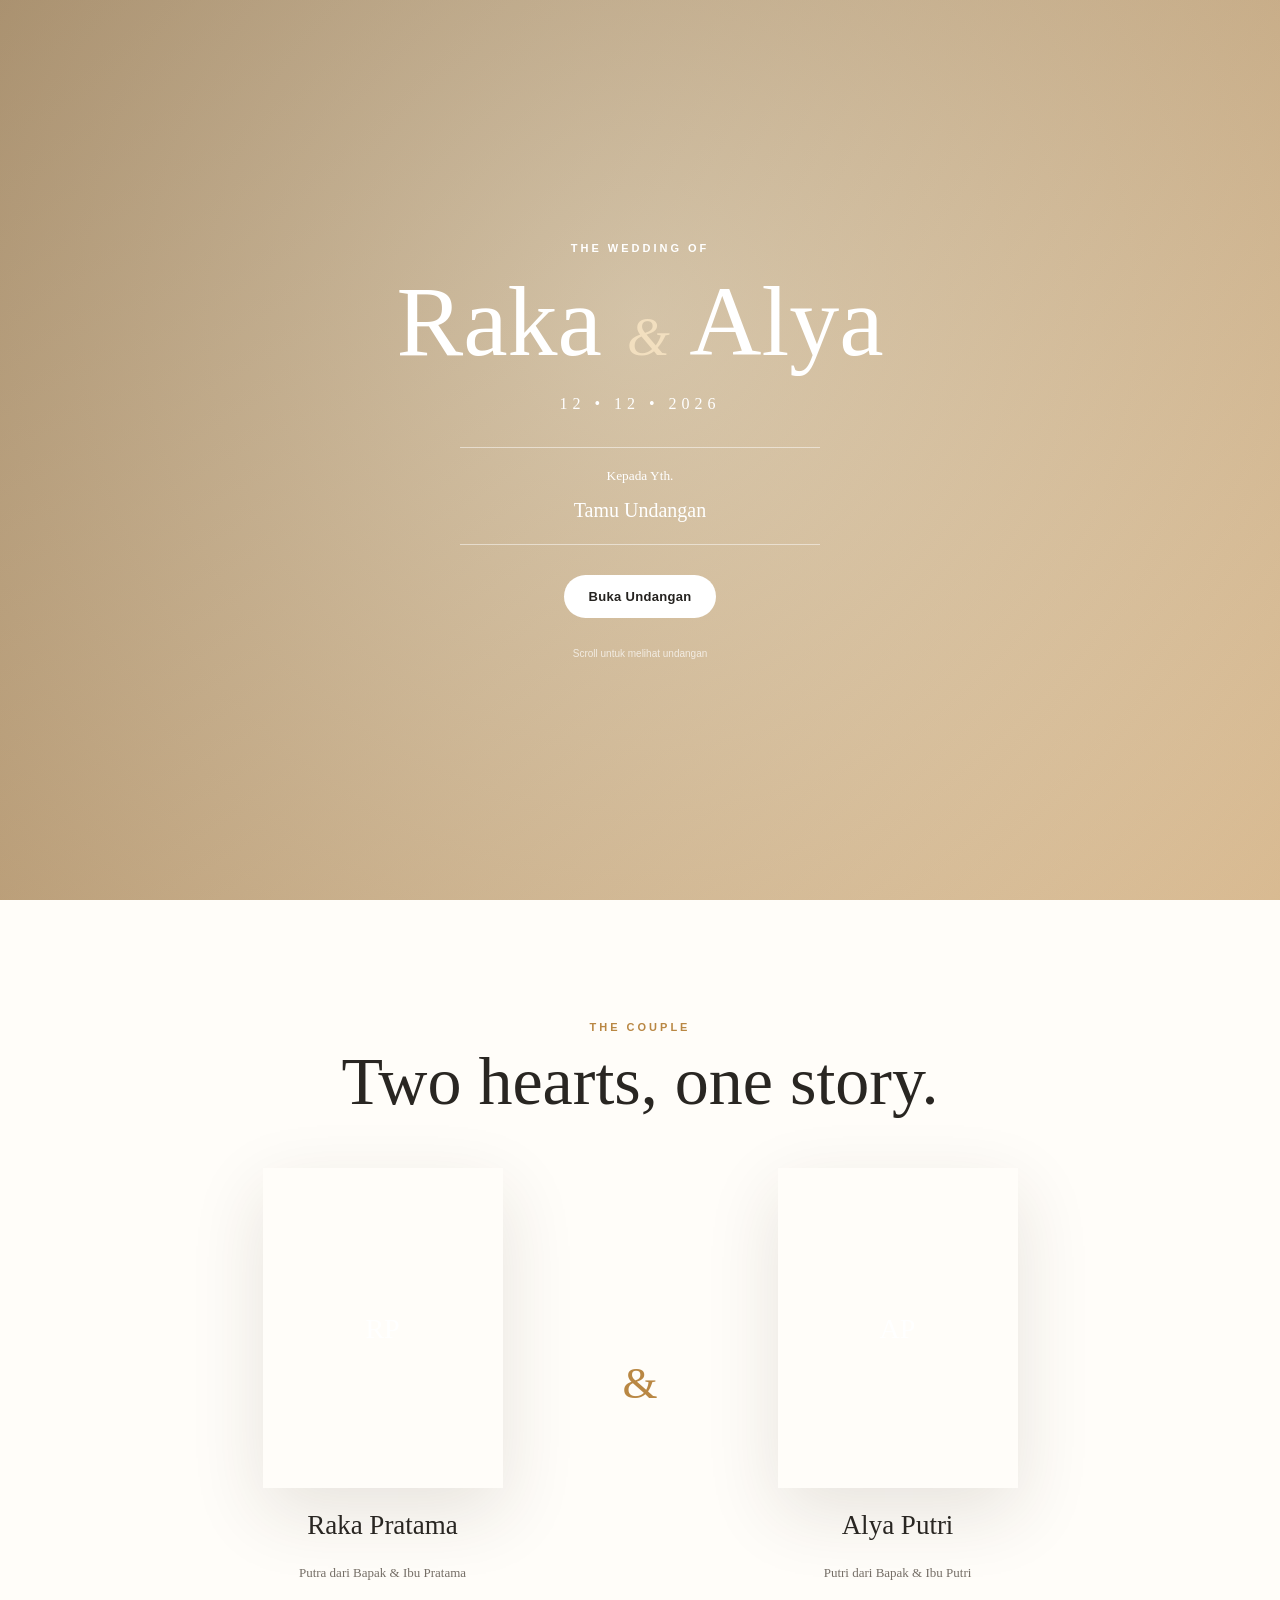
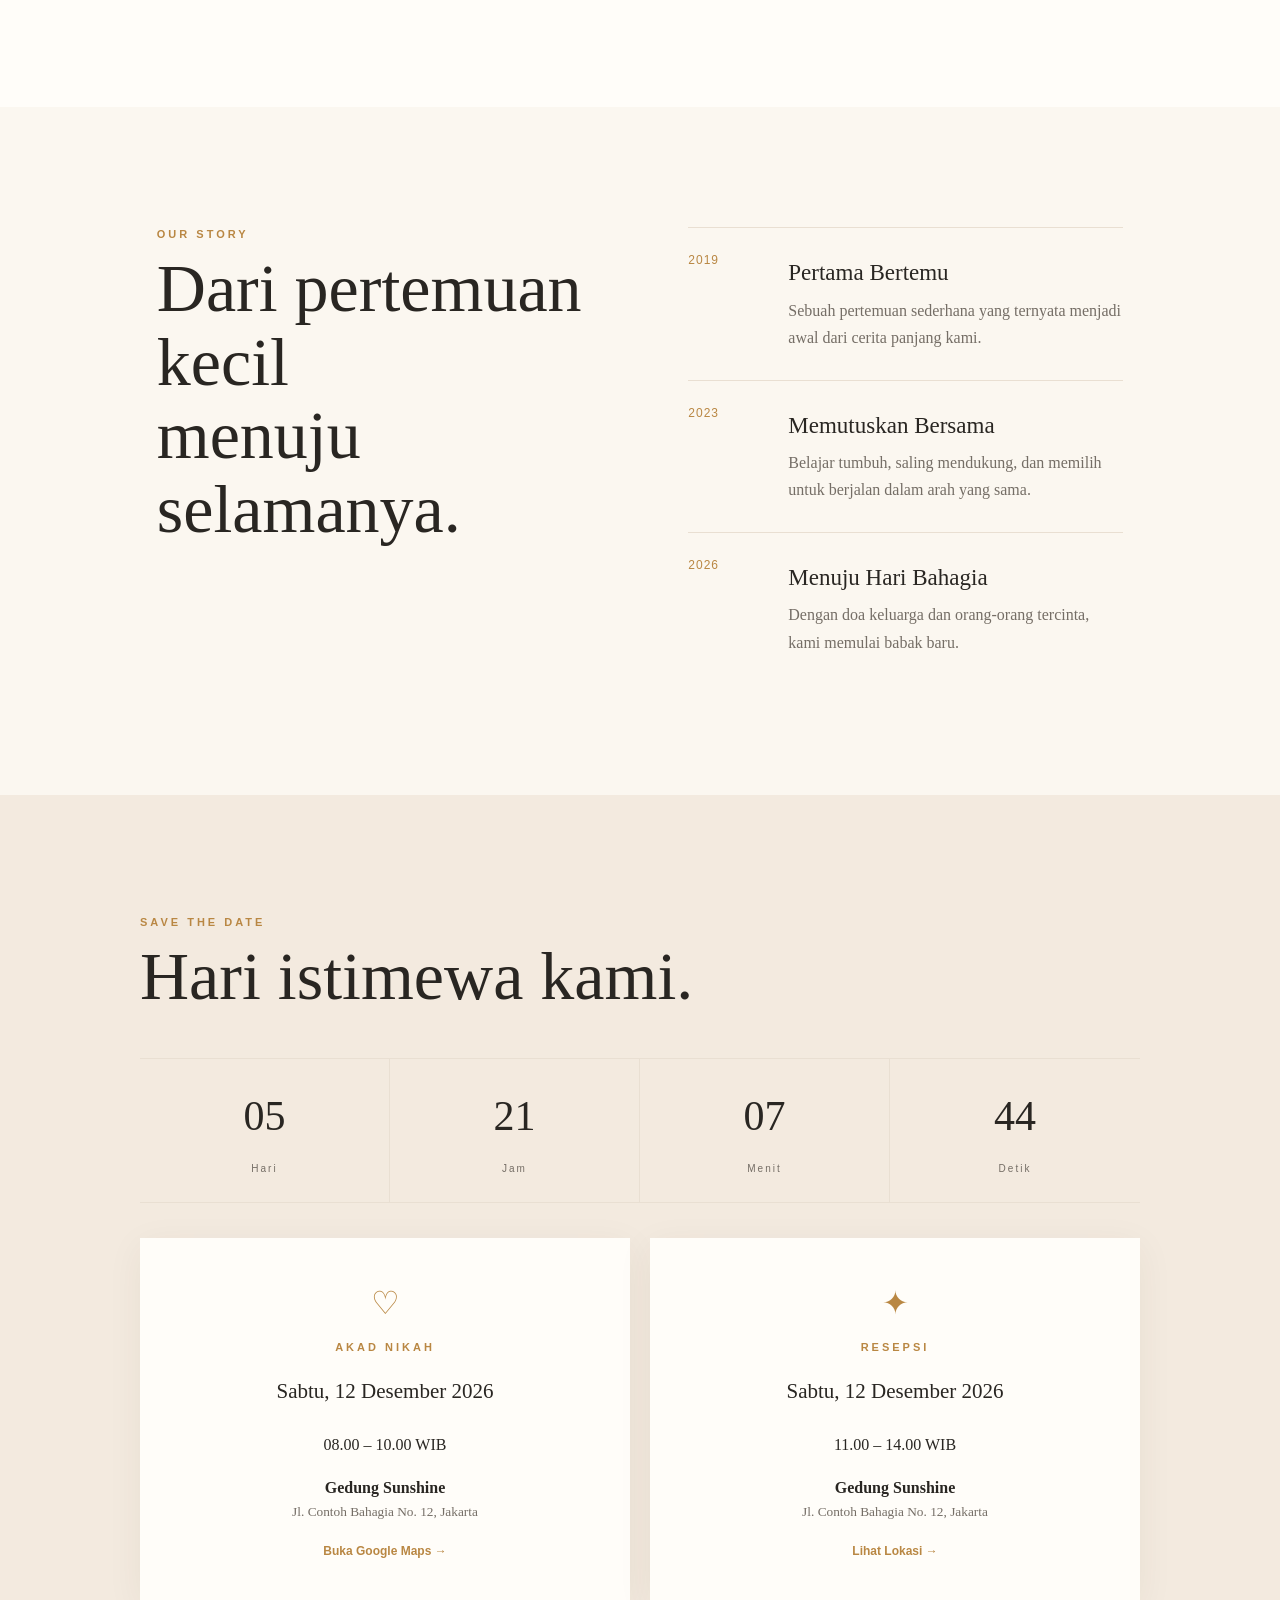
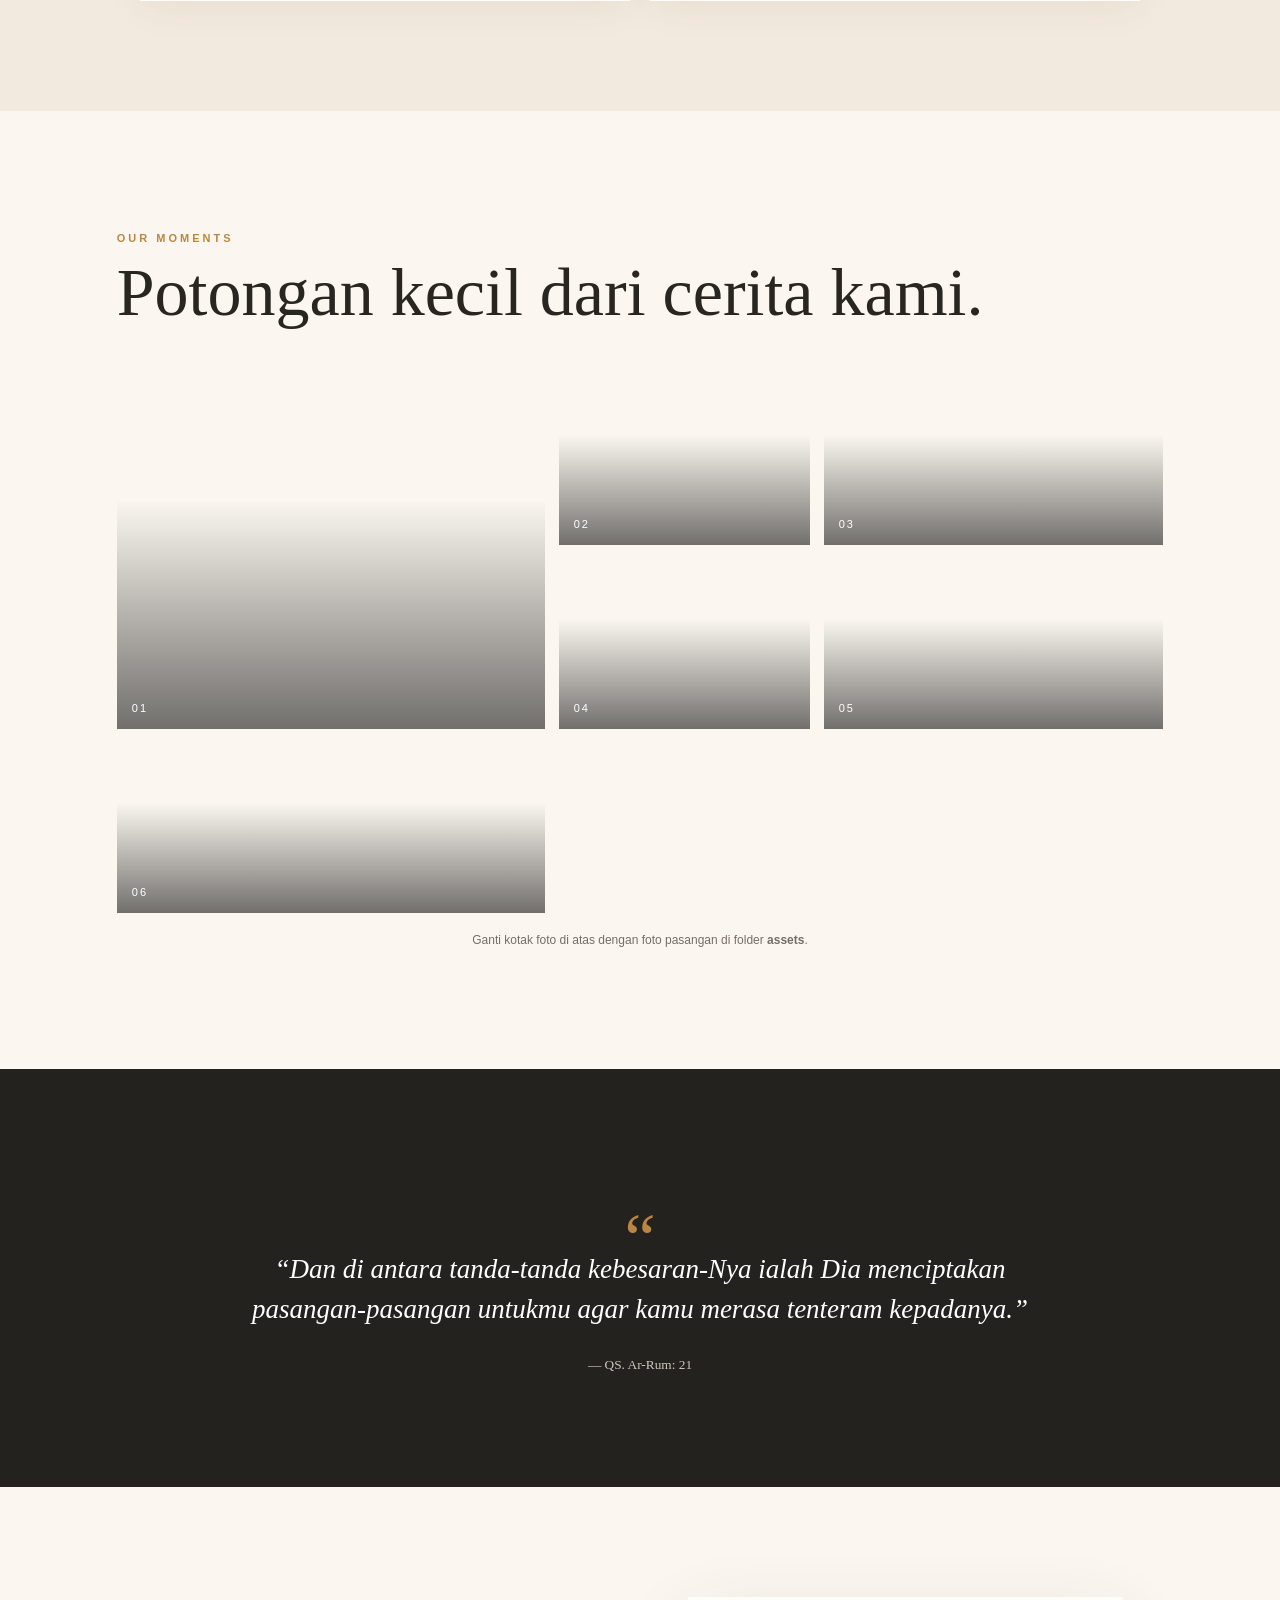
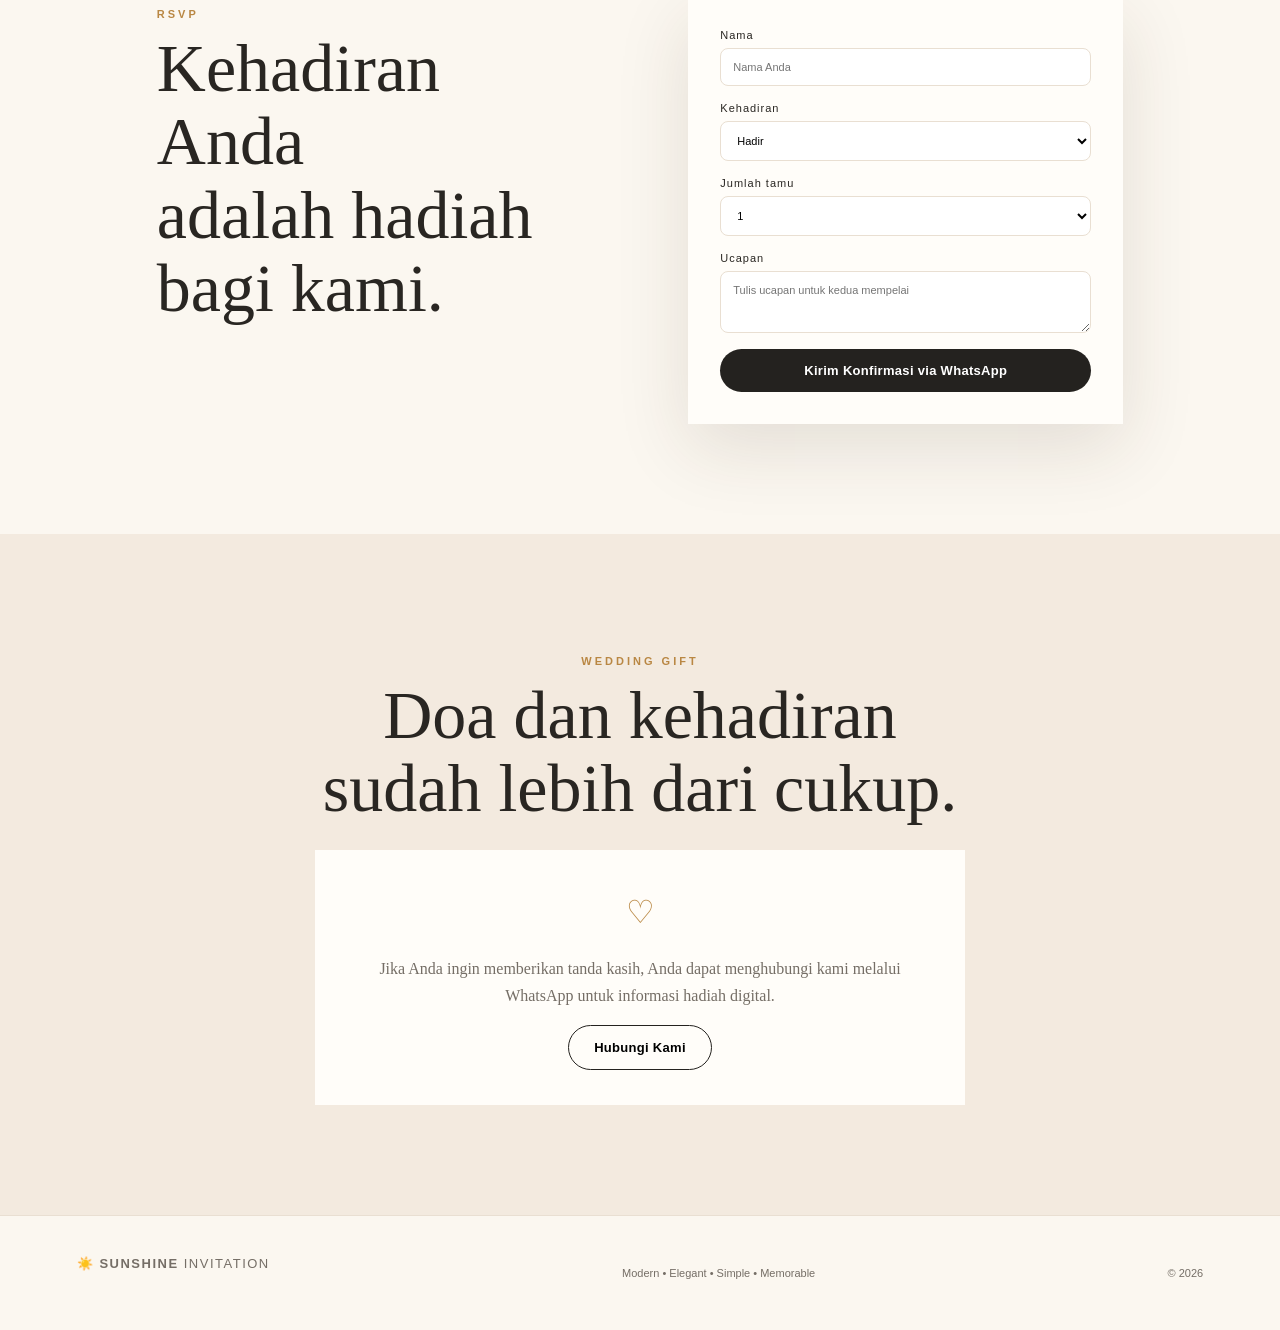
==== index.html @ 896893b6 "Add files via upload" ====
<!doctype html>
<html lang="id">
<head>
  <meta charset="utf-8">
  <meta name="viewport" content="width=device-width,initial-scale=1,viewport-fit=cover">
  <meta name="theme-color" content="#f7efe2">
  <meta name="description" content="SUNSHINE INVITATION — undangan digital premium.">
  <title>SUNSHINE INVITATION — Raka & Alya</title>
  <link rel="stylesheet" href="style.css">
</head>
<body>
  <div class="loader"><div class="loader-sun">☀</div><span>Preparing your invitation...</span></div>

  <section id="cover" class="cover">
    <div class="cover-overlay"></div>
    <div class="cover-content">
      <p class="kicker">THE WEDDING OF</p>
      <h1>Raka <i>&</i> Alya</h1>
      <p class="date">12 • 12 • 2026</p>
      <div class="guest-box">
        <small>Kepada Yth.</small>
        <strong id="guestName">Tamu Undangan</strong>
      </div>
      <button id="openInvitation" class="gold-btn">Buka Undangan</button>
      <p class="swipe">Scroll untuk melihat undangan</p>
    </div>
  </section>

  <header class="navbar">
    <a href="#home" class="brand">☀️ <b>SUNSHINE</b> INVITATION</a>
    <button class="hamburger" aria-label="Menu">☰</button>
    <nav>
      <a href="#home">Home</a><a href="#couple">Mempelai</a><a href="#story">Cerita</a>
      <a href="#event">Acara</a><a href="#gallery">Galeri</a><a href="#rsvp">RSVP</a>
    </nav>
    <button id="musicBtn" class="round-btn" aria-label="Musik">♫</button>
  </header>

  <main>
    <section id="home" class="hero section">
      <div class="hero-copy reveal">
        <p class="kicker">A MOMENT TO REMEMBER</p>
        <h2>Dengan penuh kebahagiaan,<br>kami mengundang Anda.</h2>
        <p>Untuk menjadi bagian dari hari istimewa ketika dua cerita bertemu dan memulai satu perjalanan baru.</p>
        <div class="hero-names"><span>Raka Pratama</span><b>&</b><span>Alya Putri</span></div>
      </div>
      <div class="hero-card reveal"><span>12</span><small>DECEMBER</small><b>2026</b></div>
    </section>

    <section id="couple" class="section couple">
      <div class="section-head reveal"><p class="kicker">THE COUPLE</p><h2>Two hearts, one story.</h2></div>
      <div class="couple-grid">
        <article class="person reveal"><div class="portrait portrait-man"><span>RP</span></div><h3>Raka Pratama</h3><p>Putra dari Bapak & Ibu Pratama</p></article>
        <div class="amp reveal">&</div>
        <article class="person reveal"><div class="portrait portrait-woman"><span>AP</span></div><h3>Alya Putri</h3><p>Putri dari Bapak & Ibu Putri</p></article>
      </div>
    </section>

    <section id="story" class="section story">
      <div class="section-head reveal"><p class="kicker">OUR STORY</p><h2>Dari pertemuan kecil<br>menuju selamanya.</h2></div>
      <div class="timeline">
        <article class="timeline-item reveal"><span>2019</span><div><h3>Pertama Bertemu</h3><p>Sebuah pertemuan sederhana yang ternyata menjadi awal dari cerita panjang kami.</p></div></article>
        <article class="timeline-item reveal"><span>2023</span><div><h3>Memutuskan Bersama</h3><p>Belajar tumbuh, saling mendukung, dan memilih untuk berjalan dalam arah yang sama.</p></div></article>
        <article class="timeline-item reveal"><span>2026</span><div><h3>Menuju Hari Bahagia</h3><p>Dengan doa keluarga dan orang-orang tercinta, kami memulai babak baru.</p></div></article>
      </div>
    </section>

    <section id="event" class="section event">
      <div class="section-head reveal"><p class="kicker">SAVE THE DATE</p><h2>Hari istimewa kami.</h2></div>
      <div id="countdown" class="countdown reveal">
        <div><b id="days">00</b><small>Hari</small></div><div><b id="hours">00</b><small>Jam</small></div>
        <div><b id="minutes">00</b><small>Menit</small></div><div><b id="seconds">00</b><small>Detik</small></div>
      </div>
      <div class="event-grid">
        <article class="event-card reveal"><span class="event-icon">♡</span><p class="kicker">AKAD NIKAH</p><h3>Sabtu, 12 Desember 2026</h3><p>08.00 – 10.00 WIB</p><strong>Gedung Sunshine</strong><small>Jl. Contoh Bahagia No. 12, Jakarta</small><a class="text-btn map-link" target="_blank">Buka Google Maps →</a></article>
        <article class="event-card reveal"><span class="event-icon">✦</span><p class="kicker">RESEPSI</p><h3>Sabtu, 12 Desember 2026</h3><p>11.00 – 14.00 WIB</p><strong>Gedung Sunshine</strong><small>Jl. Contoh Bahagia No. 12, Jakarta</small><a class="text-btn map-link" target="_blank">Lihat Lokasi →</a></article>
      </div>
    </section>

    <section id="gallery" class="section gallery-section">
      <div class="section-head reveal"><p class="kicker">OUR MOMENTS</p><h2>Potongan kecil dari cerita kami.</h2></div>
      <div class="gallery">
        <div class="photo p1 reveal"><span>01</span></div><div class="photo p2 reveal"><span>02</span></div>
        <div class="photo p3 reveal"><span>03</span></div><div class="photo p4 reveal"><span>04</span></div>
        <div class="photo p5 reveal"><span>05</span></div><div class="photo p6 reveal"><span>06</span></div>
      </div>
      <p class="photo-note">Ganti kotak foto di atas dengan foto pasangan di folder <b>assets</b>.</p>
    </section>

    <section class="section quote">
      <div class="quote-mark">“</div>
      <blockquote>“Dan di antara tanda-tanda kebesaran-Nya ialah Dia menciptakan pasangan-pasangan untukmu agar kamu merasa tenteram kepadanya.”</blockquote>
      <small>— QS. Ar-Rum: 21</small>
    </section>

    <section id="rsvp" class="section rsvp">
      <div class="section-head reveal"><p class="kicker">RSVP</p><h2>Kehadiran Anda<br>adalah hadiah bagi kami.</h2></div>
      <form id="rsvpForm" class="rsvp-form reveal">
        <label>Nama<input id="rsvpName" required placeholder="Nama Anda"></label>
        <label>Kehadiran<select id="attendance"><option value="Hadir">Hadir</option><option value="Tidak hadir">Tidak hadir</option><option value="Masih ragu">Masih ragu</option></select></label>
        <label>Jumlah tamu<select id="guests"><option>1</option><option>2</option><option>3</option><option>4</option></select></label>
        <label>Ucapan<textarea id="message" rows="3" placeholder="Tulis ucapan untuk kedua mempelai"></textarea></label>
        <button class="gold-btn" type="submit">Kirim Konfirmasi via WhatsApp</button>
      </form>
    </section>

    <section class="section gift">
      <div class="section-head reveal"><p class="kicker">WEDDING GIFT</p><h2>Doa dan kehadiran<br>sudah lebih dari cukup.</h2></div>
      <div class="gift-card reveal"><span class="event-icon">♡</span><p>Jika Anda ingin memberikan tanda kasih, Anda dapat menghubungi kami melalui WhatsApp untuk informasi hadiah digital.</p><button class="outline-btn gift-wa">Hubungi Kami</button></div>
    </section>
  </main>

  <footer><div class="brand">☀️ <b>SUNSHINE</b> INVITATION</div><p>Modern • Elegant • Simple • Memorable</p><p>© <span id="year"></span></p></footer>
  <audio id="bgMusic" loop preload="none"><source src="assets/music.mp3" type="audio/mpeg"></audio>
  <script src="script.js"></script>
</body>
</html>
---- style.css ----
:root{--bg:#fbf7f0;--paper:#fffdf9;--ink:#292622;--muted:#756e66;--gold:#b98743;--gold2:#e9d3ae;--line:#e9dfd2;--dark:#24221f;--shadow:0 24px 70px rgba(61,45,27,.12)}
*{box-sizing:border-box}html{scroll-behavior:smooth}body{margin:0;background:var(--bg);color:var(--ink);font-family:Georgia,"Times New Roman",serif;line-height:1.7}body.locked{overflow:hidden}a{text-decoration:none;color:inherit}button,input,select,textarea{font:inherit}
.loader{position:fixed;inset:0;z-index:999;background:var(--bg);display:grid;place-content:center;text-align:center;transition:.6s}.loader.hide{opacity:0;visibility:hidden}.loader-sun{font-size:48px;color:var(--gold);animation:pulse 1.2s infinite}.loader span{font:11px Arial;letter-spacing:2px;color:var(--muted)}
.cover{position:fixed;inset:0;z-index:100;background:radial-gradient(circle at 50% 35%,#f2dfbf,#cda878 130%);display:grid;place-items:center;color:#fff;text-align:center;transition:1s}.cover.open{transform:translateY(-100%);pointer-events:none}.cover-overlay{position:absolute;inset:0;background:linear-gradient(135deg,rgba(25,18,10,.25),rgba(255,255,255,.08))}.cover-content{position:relative;padding:30px}.cover h1{font-size:clamp(50px,12vw,100px);font-weight:400;line-height:1;margin:18px 0}.cover h1 i{font-size:.55em;color:#f2dfbf}.kicker{font:600 11px Arial;letter-spacing:3px;color:var(--gold);text-transform:uppercase}.cover .kicker,.cover .date{color:#fff}.date{letter-spacing:5px}.guest-box{margin:30px auto;width:min(360px,90vw);padding:17px;border-top:1px solid rgba(255,255,255,.5);border-bottom:1px solid rgba(255,255,255,.5)}.guest-box small,.guest-box strong{display:block}.guest-box strong{font-size:20px;font-weight:400;margin-top:5px}.gold-btn,.outline-btn{border:0;border-radius:999px;padding:14px 25px;cursor:pointer;font:bold 13px Arial;letter-spacing:.3px}.gold-btn{background:var(--dark);color:#fff}.cover .gold-btn{background:#fff;color:var(--dark)}.swipe{font:10px Arial;opacity:.7;margin-top:30px}
.navbar{position:fixed;top:0;left:0;right:0;z-index:90;display:flex;align-items:center;justify-content:space-between;padding:15px 6%;background:rgba(251,247,240,.9);backdrop-filter:blur(14px);border-bottom:1px solid var(--line)}.brand{font:13px Arial;letter-spacing:1.5px}.navbar nav{display:flex;gap:20px;font:12px Arial}.navbar nav a:hover{color:var(--gold)}.round-btn,.hamburger{border:1px solid var(--line);background:var(--paper);border-radius:50%;width:38px;height:38px;cursor:pointer}.hamburger{display:none;border-radius:8px;font-size:18px}
.section{max-width:1120px;margin:auto;padding:110px 6%}.hero{min-height:100vh;padding-top:150px;display:grid;grid-template-columns:1.2fr .8fr;gap:8%;align-items:center}.hero-copy h2,.section-head h2{font-size:clamp(38px,6vw,68px);font-weight:400;line-height:1.08;margin:12px 0 24px}.hero-copy>p:not(.kicker){color:var(--muted);max-width:620px}.hero-names{display:flex;gap:18px;align-items:center;margin-top:35px;font-size:20px}.hero-names b{color:var(--gold);font-size:28px}.hero-card{width:280px;aspect-ratio:3/4;margin:auto;border:8px solid #fff;background-image:linear-gradient(rgba(20,15,10,.12),rgba(20,15,10,.12)),url('assets/hero-new.jpg');background-size:cover;background-position:center;box-shadow:var(--shadow);display:flex;flex-direction:column;align-items:center;justify-content:center;color:#fff}.hero-card span{font-size:85px;line-height:1}.hero-card small{font:12px Arial;letter-spacing:4px}.hero-card b{font-size:18px;color:var(--gold)}
.couple{background:var(--paper);max-width:none;text-align:center}.couple-grid{max-width:950px;margin:50px auto 0;display:grid;grid-template-columns:1fr 80px 1fr;align-items:center}.person h3{font-size:27px;font-weight:400;margin:15px 0 0}.person p{color:var(--muted);font-size:13px}.portrait{width:240px;height:320px;margin:auto;display:grid;place-items:center;color:#fff;font-size:28px;box-shadow:var(--shadow);background-size:cover}.portrait-man{background-image:url('assets/groom-new.jpg');background-position:center;background-size:cover}.portrait-woman{background-image:url('assets/bride-new.jpg');background-position:center;background-size:cover}.amp{font-size:45px;color:var(--gold)}
.story{display:grid;grid-template-columns:1fr 1fr;gap:10%;align-items:start}.timeline{padding-top:10px}.timeline-item{display:grid;grid-template-columns:80px 1fr;gap:20px;border-top:1px solid var(--line);padding:25px 0}.timeline-item>span{font:12px Arial;color:var(--gold);letter-spacing:1px}.timeline-item h3{font-size:23px;font-weight:400;margin:0}.timeline-item p{color:var(--muted);margin:4px 0}
.event{background:#f3eadf;max-width:none}.event .section-head,.event .countdown,.event .event-grid{max-width:1000px;margin-left:auto;margin-right:auto}.countdown{display:grid;grid-template-columns:repeat(4,1fr);margin-top:45px;border-top:1px solid var(--line);border-bottom:1px solid var(--line)}.countdown div{text-align:center;padding:22px;border-right:1px solid var(--line)}.countdown div:last-child{border:0}.countdown b{display:block;font-size:42px;font-weight:400}.countdown small{font:10px Arial;letter-spacing:2px;color:var(--muted)}.event-grid{display:grid;grid-template-columns:1fr 1fr;gap:20px;margin-top:35px}.event-card{background:var(--paper);padding:38px;text-align:center;box-shadow:0 8px 35px rgba(61,45,27,.06)}.event-icon{font-size:32px;color:var(--gold)}.event-card h3{font-weight:400;font-size:21px}.event-card strong,.event-card small{display:block}.event-card small{color:var(--muted)}.text-btn{display:inline-block;margin-top:20px;color:var(--gold);font:bold 12px Arial}
.gallery-section{max-width:1200px}.gallery{display:grid;grid-template-columns:repeat(12,1fr);grid-auto-rows:170px;gap:14px;margin-top:45px}.photo{display:flex;align-items:end;padding:15px;color:white;background-size:cover;background-position:center;position:relative;overflow:hidden}.photo:after{content:"";position:absolute;inset:0;background:linear-gradient(transparent 35%,rgba(0,0,0,.55))}.photo span{position:relative;z-index:1;font:11px Arial;letter-spacing:2px}.p1{grid-column:span 5;grid-row:span 2;background-image:url("assets/images/foto1.jpg")}.p2{grid-column:span 3;background-image:url("assets/images/foto2.jpg")}.p3{grid-column:span 4;background-image:url("assets/images/foto3.jpg")}.p4{grid-column:span 3;background-image:url("assets/images/foto4.jpg")}.p5{grid-column:span 4;background-image:url("assets/images/foto5.jpg")}.p6{grid-column:span 5;background-image:url("assets/images/foto6.jpg")}.photo-note{text-align:center;color:var(--muted);font:12px Arial;margin-top:20px}
.quote{text-align:center;background:var(--dark);color:#fff;max-width:none}.quote-mark{font-size:70px;color:var(--gold);height:50px}.quote blockquote{max-width:800px;margin:20px auto;font-size:27px;font-style:italic;line-height:1.5}.quote small{color:#cfc7bc}
.rsvp{display:grid;grid-template-columns:1fr 1fr;gap:10%;align-items:start}.rsvp-form{background:var(--paper);padding:32px;box-shadow:var(--shadow)}label{display:block;font:11px Arial;letter-spacing:1px;margin-bottom:16px}input,select,textarea{display:block;width:100%;margin-top:7px;border:1px solid var(--line);background:#fff;padding:12px;border-radius:8px;outline:none}input:focus,select:focus,textarea:focus{border-color:var(--gold)}.rsvp-form .gold-btn{width:100%}
.gift{background:#f3eadf;max-width:none;text-align:center}.gift-card{max-width:650px;margin:auto;padding:35px;background:var(--paper)}.gift-card p{color:var(--muted)}.outline-btn{background:transparent;border:1px solid var(--dark)}
footer{padding:40px 6%;border-top:1px solid var(--line);display:flex;justify-content:space-between;flex-wrap:wrap;gap:15px;color:var(--muted)}footer p{font:11px Arial}
.reveal{opacity:0;transform:translateY(22px);transition:.8s ease}.reveal.show{opacity:1;transform:none}@keyframes pulse{50%{transform:scale(1.12)}}
@media(max-width:800px){.navbar nav{display:none;position:absolute;top:68px;left:0;right:0;background:var(--bg);padding:18px 6%;flex-direction:column;border-bottom:1px solid var(--line)}.navbar nav.open{display:flex}.hamburger{display:block}.hero,.story,.rsvp{grid-template-columns:1fr}.hero{padding-top:125px}.hero-card{width:230px}.couple-grid{grid-template-columns:1fr;gap:25px}.amp{order:2}.person:nth-child(3){order:3}.event-grid{grid-template-columns:1fr}.gallery{grid-template-columns:1fr 1fr;grid-auto-rows:180px}.p1,.p6{grid-column:span 2}.p2,.p3,.p4,.p5{grid-column:span 1}.countdown b{font-size:30px}.section{padding-top:85px;padding-bottom:85px}}
@media(max-width:480px){.hero-names{flex-direction:column;align-items:flex-start;gap:5px}.gallery{grid-template-columns:1fr;grid-auto-rows:220px}.p1,.p2,.p3,.p4,.p5,.p6{grid-column:span 1}.quote blockquote{font-size:21px}.countdown b{font-size:25px}.countdown div{padding:14px 5px}}
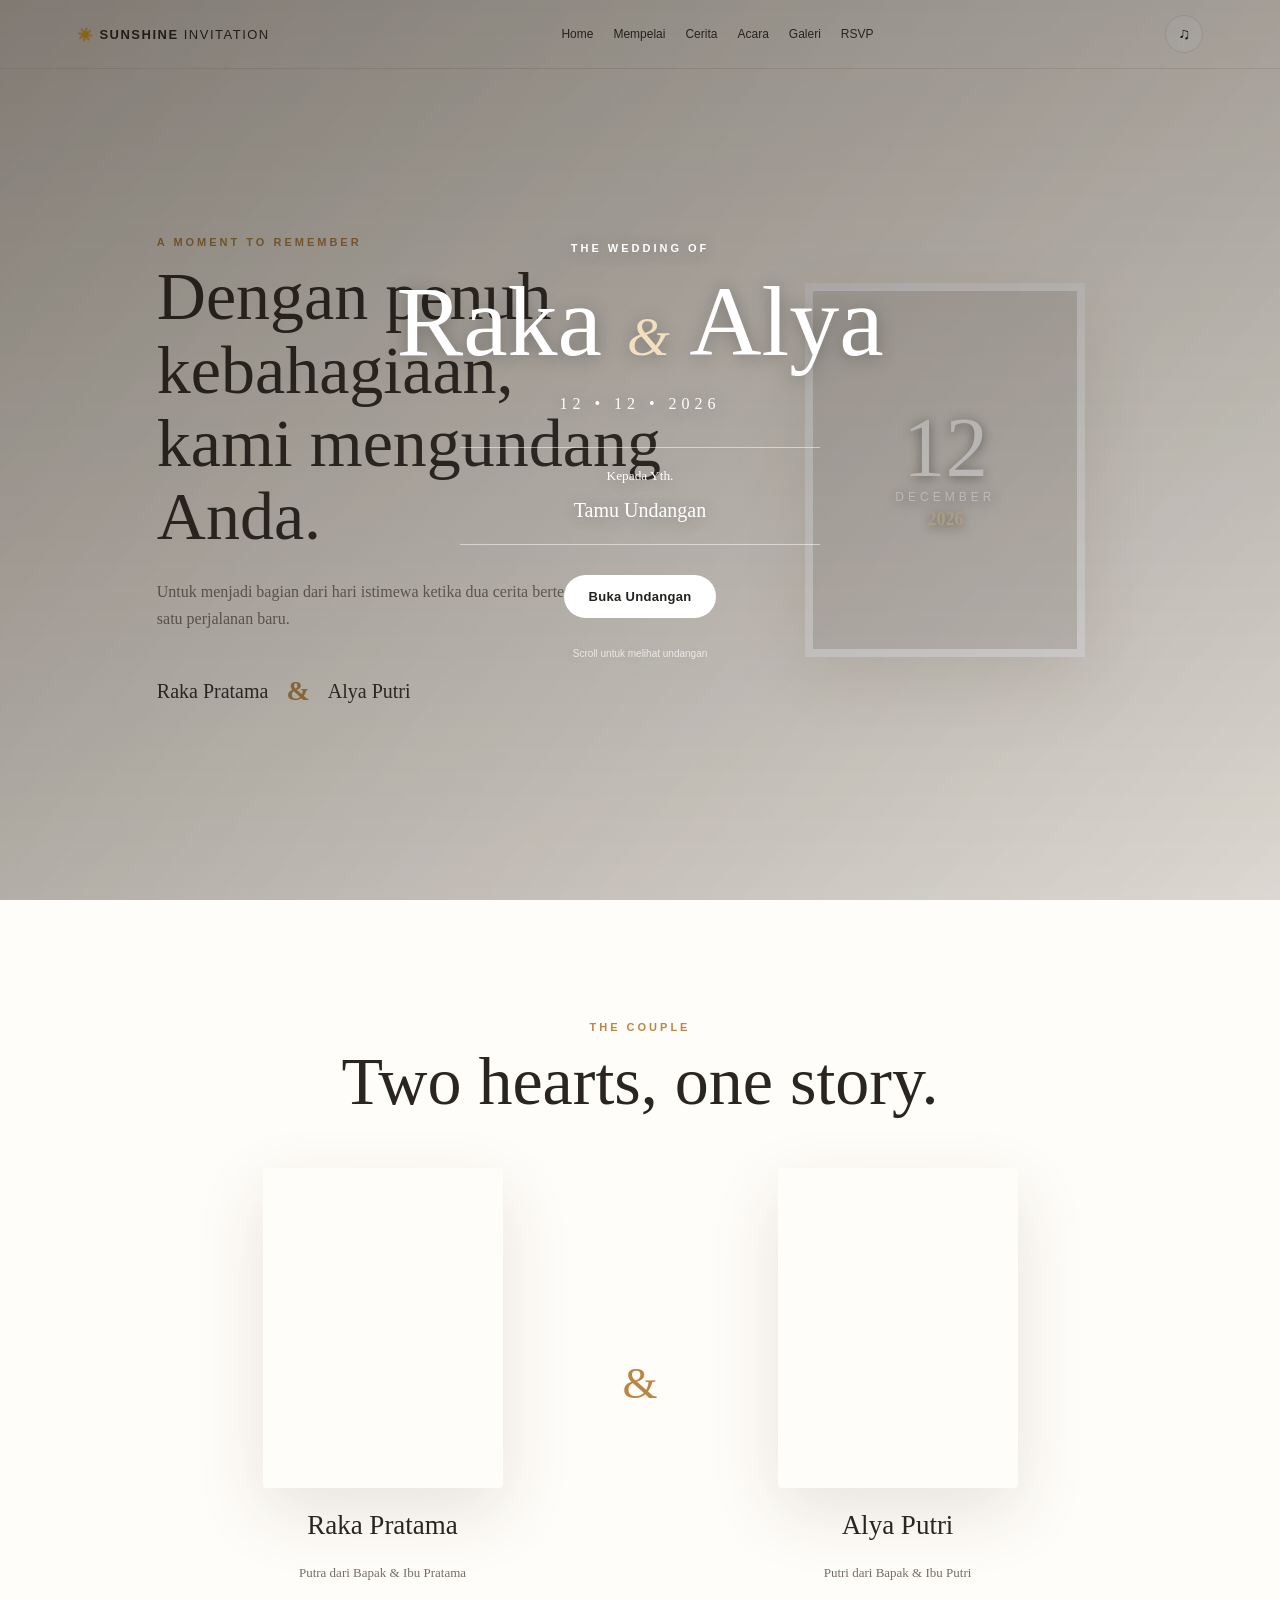
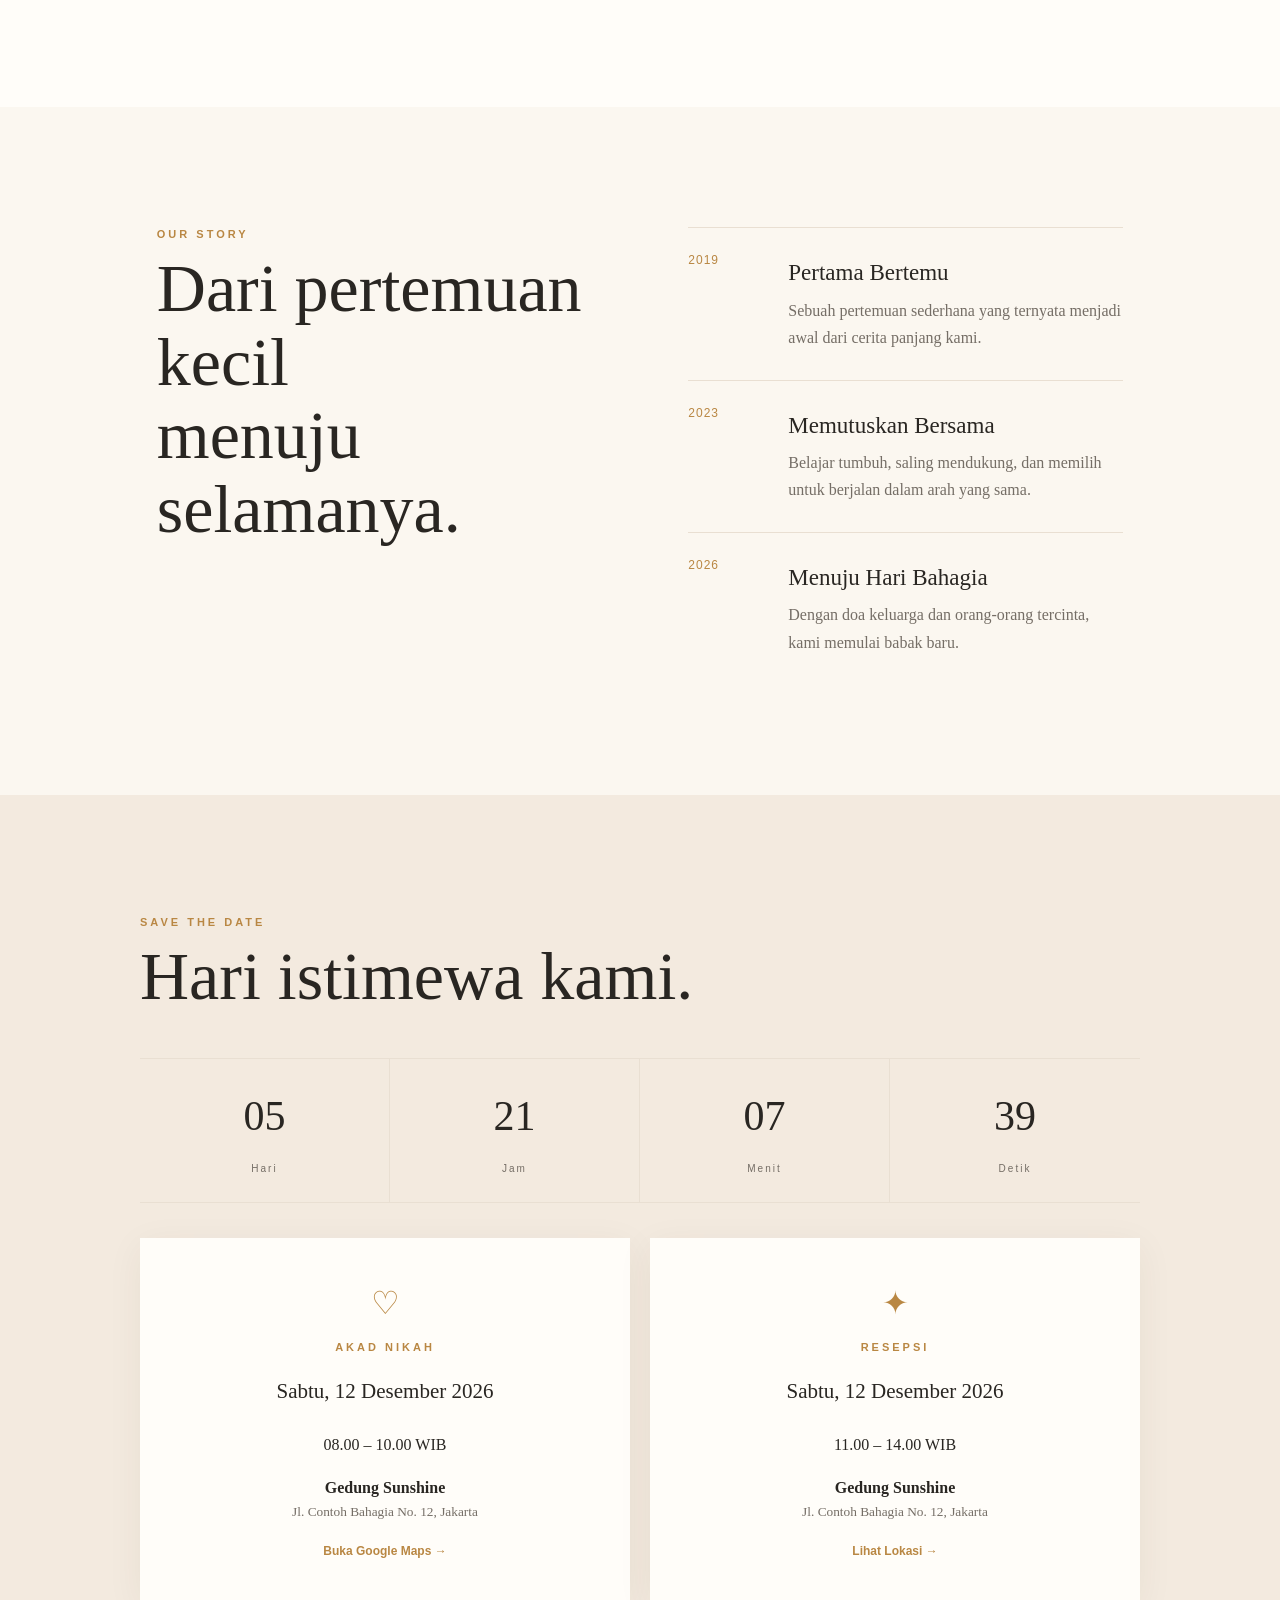
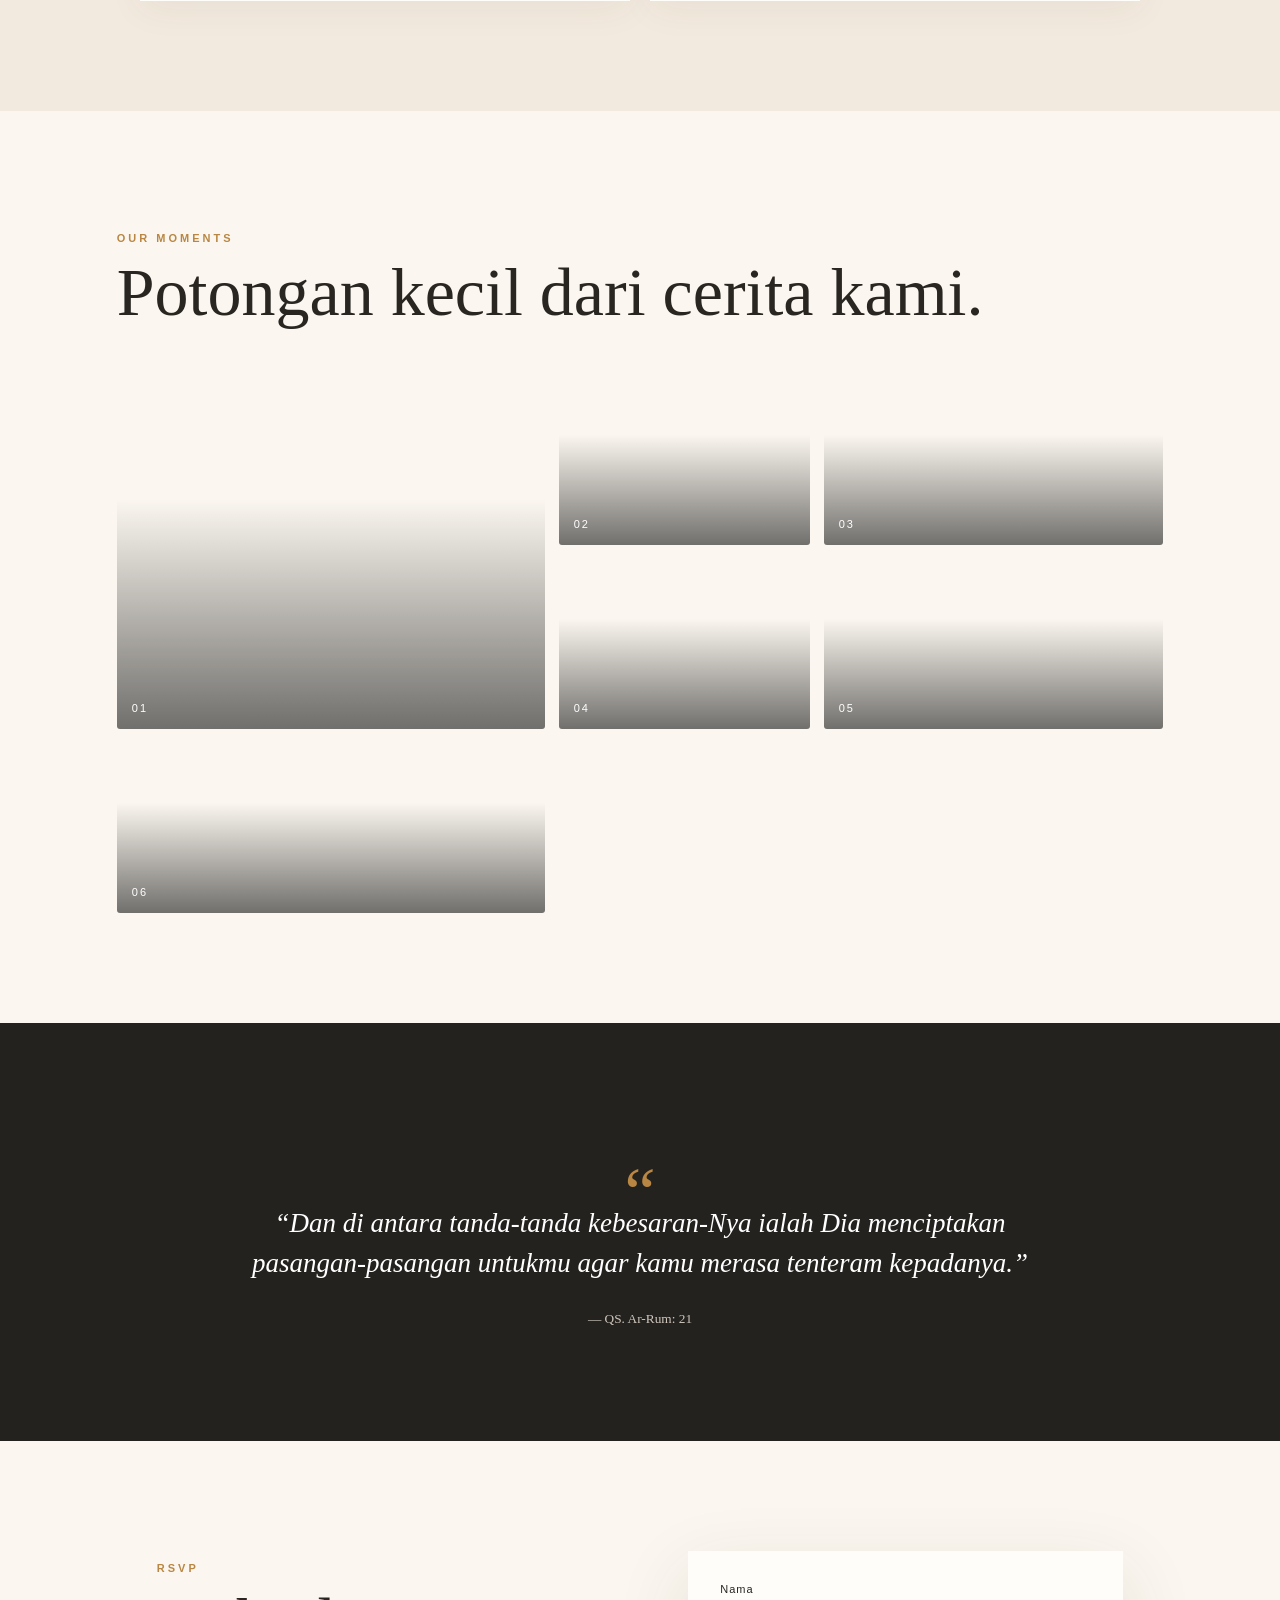
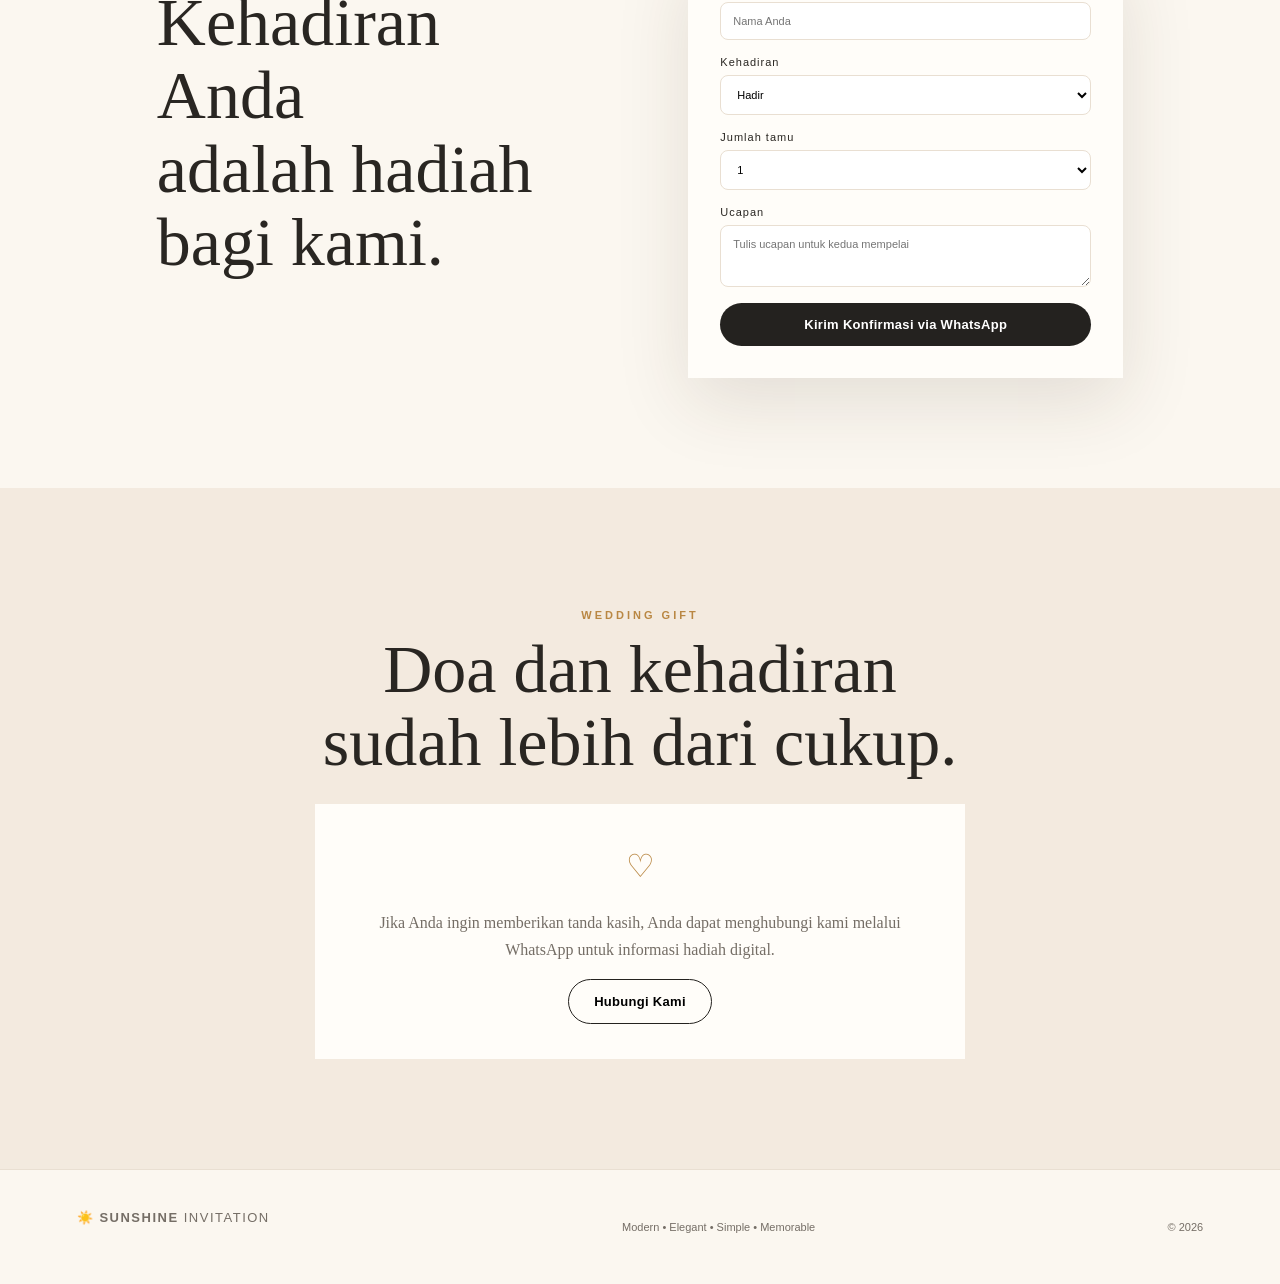
==== commit 2ec654e0: "Add files via upload" ====
--- a/index.html
+++ b/index.html
@@ -1,117 +1,94 @@
 <!doctype html>
 <html lang="id">
 <head>
-  <meta charset="utf-8">
-  <meta name="viewport" content="width=device-width,initial-scale=1,viewport-fit=cover">
-  <meta name="theme-color" content="#f7efe2">
-  <meta name="description" content="SUNSHINE INVITATION — undangan digital premium.">
-  <title>SUNSHINE INVITATION — Raka & Alya</title>
-  <link rel="stylesheet" href="style.css">
+<meta charset="utf-8">
+<meta name="viewport" content="width=device-width,initial-scale=1,viewport-fit=cover">
+<meta name="theme-color" content="#f7efe2">
+<meta name="description" content="SUNSHINE INVITATION — undangan digital premium.">
+<title>SUNSHINE INVITATION — Raka & Alya</title>
+<link rel="stylesheet" href="style.css">
 </head>
 <body>
-  <div class="loader"><div class="loader-sun">☀</div><span>Preparing your invitation...</span></div>
+<div class="loader"><div class="loader-sun">☀</div><span>Preparing your invitation...</span></div>
 
-  <section id="cover" class="cover">
-    <div class="cover-overlay"></div>
-    <div class="cover-content">
-      <p class="kicker">THE WEDDING OF</p>
-      <h1>Raka <i>&</i> Alya</h1>
-      <p class="date">12 • 12 • 2026</p>
-      <div class="guest-box">
-        <small>Kepada Yth.</small>
-        <strong id="guestName">Tamu Undangan</strong>
-      </div>
-      <button id="openInvitation" class="gold-btn">Buka Undangan</button>
-      <p class="swipe">Scroll untuk melihat undangan</p>
-    </div>
-  </section>
+<section id="cover" class="cover">
+  <div class="cover-overlay"></div>
+  <div class="cover-content">
+    <p class="kicker">THE WEDDING OF</p><h1>Raka <i>&</i> Alya</h1>
+    <p class="date">12 • 12 • 2026</p>
+    <div class="guest-box"><small>Kepada Yth.</small><strong id="guestName">Tamu Undangan</strong></div>
+    <button id="openInvitation" class="gold-btn">Buka Undangan</button>
+    <p class="swipe">Scroll untuk melihat undangan</p>
+  </div>
+</section>
 
-  <header class="navbar">
-    <a href="#home" class="brand">☀️ <b>SUNSHINE</b> INVITATION</a>
-    <button class="hamburger" aria-label="Menu">☰</button>
-    <nav>
-      <a href="#home">Home</a><a href="#couple">Mempelai</a><a href="#story">Cerita</a>
-      <a href="#event">Acara</a><a href="#gallery">Galeri</a><a href="#rsvp">RSVP</a>
-    </nav>
-    <button id="musicBtn" class="round-btn" aria-label="Musik">♫</button>
-  </header>
+<header class="navbar">
+<a href="#home" class="brand">☀️ <b>SUNSHINE</b> INVITATION</a>
+<button class="hamburger" aria-label="Menu" aria-expanded="false">☰</button>
+<nav><a href="#home">Home</a><a href="#couple">Mempelai</a><a href="#story">Cerita</a><a href="#event">Acara</a><a href="#gallery">Galeri</a><a href="#rsvp">RSVP</a></nav>
+<button id="musicBtn" class="round-btn" aria-label="Musik" aria-pressed="false">♫</button>
+</header>
 
-  <main>
-    <section id="home" class="hero section">
-      <div class="hero-copy reveal">
-        <p class="kicker">A MOMENT TO REMEMBER</p>
-        <h2>Dengan penuh kebahagiaan,<br>kami mengundang Anda.</h2>
-        <p>Untuk menjadi bagian dari hari istimewa ketika dua cerita bertemu dan memulai satu perjalanan baru.</p>
-        <div class="hero-names"><span>Raka Pratama</span><b>&</b><span>Alya Putri</span></div>
-      </div>
-      <div class="hero-card reveal"><span>12</span><small>DECEMBER</small><b>2026</b></div>
-    </section>
+<main>
+<section id="home" class="hero section">
+<div class="hero-copy reveal"><p class="kicker">A MOMENT TO REMEMBER</p><h2>Dengan penuh kebahagiaan,<br>kami mengundang Anda.</h2><p>Untuk menjadi bagian dari hari istimewa ketika dua cerita bertemu dan memulai satu perjalanan baru.</p><div class="hero-names"><span>Raka Pratama</span><b>&</b><span>Alya Putri</span></div></div>
+<div class="hero-card reveal"><span>12</span><small>DECEMBER</small><b>2026</b></div>
+</section>
 
-    <section id="couple" class="section couple">
-      <div class="section-head reveal"><p class="kicker">THE COUPLE</p><h2>Two hearts, one story.</h2></div>
-      <div class="couple-grid">
-        <article class="person reveal"><div class="portrait portrait-man"><span>RP</span></div><h3>Raka Pratama</h3><p>Putra dari Bapak & Ibu Pratama</p></article>
-        <div class="amp reveal">&</div>
-        <article class="person reveal"><div class="portrait portrait-woman"><span>AP</span></div><h3>Alya Putri</h3><p>Putri dari Bapak & Ibu Putri</p></article>
-      </div>
-    </section>
+<section id="couple" class="section couple">
+<div class="section-head reveal"><p class="kicker">THE COUPLE</p><h2>Two hearts, one story.</h2></div>
+<div class="couple-grid">
+<article class="person reveal"><div class="portrait portrait-man" role="img" aria-label="Foto Raka Pratama"></div><h3>Raka Pratama</h3><p>Putra dari Bapak &amp; Ibu Pratama</p></article>
+<div class="amp reveal">&amp;</div>
+<article class="person reveal"><div class="portrait portrait-woman" role="img" aria-label="Foto Alya Putri"></div><h3>Alya Putri</h3><p>Putri dari Bapak &amp; Ibu Putri</p></article>
+</div>
+</section>
 
-    <section id="story" class="section story">
-      <div class="section-head reveal"><p class="kicker">OUR STORY</p><h2>Dari pertemuan kecil<br>menuju selamanya.</h2></div>
-      <div class="timeline">
-        <article class="timeline-item reveal"><span>2019</span><div><h3>Pertama Bertemu</h3><p>Sebuah pertemuan sederhana yang ternyata menjadi awal dari cerita panjang kami.</p></div></article>
-        <article class="timeline-item reveal"><span>2023</span><div><h3>Memutuskan Bersama</h3><p>Belajar tumbuh, saling mendukung, dan memilih untuk berjalan dalam arah yang sama.</p></div></article>
-        <article class="timeline-item reveal"><span>2026</span><div><h3>Menuju Hari Bahagia</h3><p>Dengan doa keluarga dan orang-orang tercinta, kami memulai babak baru.</p></div></article>
-      </div>
-    </section>
+<section id="story" class="section story">
+<div class="section-head reveal"><p class="kicker">OUR STORY</p><h2>Dari pertemuan kecil<br>menuju selamanya.</h2></div>
+<div class="timeline">
+<article class="timeline-item reveal"><span>2019</span><div><h3>Pertama Bertemu</h3><p>Sebuah pertemuan sederhana yang ternyata menjadi awal dari cerita panjang kami.</p></div></article>
+<article class="timeline-item reveal"><span>2023</span><div><h3>Memutuskan Bersama</h3><p>Belajar tumbuh, saling mendukung, dan memilih untuk berjalan dalam arah yang sama.</p></div></article>
+<article class="timeline-item reveal"><span>2026</span><div><h3>Menuju Hari Bahagia</h3><p>Dengan doa keluarga dan orang-orang tercinta, kami memulai babak baru.</p></div></article>
+</div>
+</section>
 
-    <section id="event" class="section event">
-      <div class="section-head reveal"><p class="kicker">SAVE THE DATE</p><h2>Hari istimewa kami.</h2></div>
-      <div id="countdown" class="countdown reveal">
-        <div><b id="days">00</b><small>Hari</small></div><div><b id="hours">00</b><small>Jam</small></div>
-        <div><b id="minutes">00</b><small>Menit</small></div><div><b id="seconds">00</b><small>Detik</small></div>
-      </div>
-      <div class="event-grid">
-        <article class="event-card reveal"><span class="event-icon">♡</span><p class="kicker">AKAD NIKAH</p><h3>Sabtu, 12 Desember 2026</h3><p>08.00 – 10.00 WIB</p><strong>Gedung Sunshine</strong><small>Jl. Contoh Bahagia No. 12, Jakarta</small><a class="text-btn map-link" target="_blank">Buka Google Maps →</a></article>
-        <article class="event-card reveal"><span class="event-icon">✦</span><p class="kicker">RESEPSI</p><h3>Sabtu, 12 Desember 2026</h3><p>11.00 – 14.00 WIB</p><strong>Gedung Sunshine</strong><small>Jl. Contoh Bahagia No. 12, Jakarta</small><a class="text-btn map-link" target="_blank">Lihat Lokasi →</a></article>
-      </div>
-    </section>
+<section id="event" class="section event">
+<div class="section-head reveal"><p class="kicker">SAVE THE DATE</p><h2>Hari istimewa kami.</h2></div>
+<div id="countdown" class="countdown reveal">
+<div><b id="days">00</b><small>Hari</small></div><div><b id="hours">00</b><small>Jam</small></div><div><b id="minutes">00</b><small>Menit</small></div><div><b id="seconds">00</b><small>Detik</small></div>
+</div>
+<div class="event-grid">
+<article class="event-card reveal"><span class="event-icon">♡</span><p class="kicker">AKAD NIKAH</p><h3>Sabtu, 12 Desember 2026</h3><p>08.00 – 10.00 WIB</p><strong>Gedung Sunshine</strong><small>Jl. Contoh Bahagia No. 12, Jakarta</small><a class="text-btn map-link" target="_blank" rel="noopener">Buka Google Maps →</a></article>
+<article class="event-card reveal"><span class="event-icon">✦</span><p class="kicker">RESEPSI</p><h3>Sabtu, 12 Desember 2026</h3><p>11.00 – 14.00 WIB</p><strong>Gedung Sunshine</strong><small>Jl. Contoh Bahagia No. 12, Jakarta</small><a class="text-btn map-link" target="_blank" rel="noopener">Lihat Lokasi →</a></article>
+</div>
+</section>
 
-    <section id="gallery" class="section gallery-section">
-      <div class="section-head reveal"><p class="kicker">OUR MOMENTS</p><h2>Potongan kecil dari cerita kami.</h2></div>
-      <div class="gallery">
-        <div class="photo p1 reveal"><span>01</span></div><div class="photo p2 reveal"><span>02</span></div>
-        <div class="photo p3 reveal"><span>03</span></div><div class="photo p4 reveal"><span>04</span></div>
-        <div class="photo p5 reveal"><span>05</span></div><div class="photo p6 reveal"><span>06</span></div>
-      </div>
-      <p class="photo-note">Ganti kotak foto di atas dengan foto pasangan di folder <b>assets</b>.</p>
-    </section>
+<section id="gallery" class="section gallery-section">
+<div class="section-head reveal"><p class="kicker">OUR MOMENTS</p><h2>Potongan kecil dari cerita kami.</h2></div>
+<div class="gallery">
+<div class="photo p1 reveal"><span>01</span></div><div class="photo p2 reveal"><span>02</span></div><div class="photo p3 reveal"><span>03</span></div><div class="photo p4 reveal"><span>04</span></div><div class="photo p5 reveal"><span>05</span></div><div class="photo p6 reveal"><span>06</span></div>
+</div>
+</section>
 
-    <section class="section quote">
-      <div class="quote-mark">“</div>
-      <blockquote>“Dan di antara tanda-tanda kebesaran-Nya ialah Dia menciptakan pasangan-pasangan untukmu agar kamu merasa tenteram kepadanya.”</blockquote>
-      <small>— QS. Ar-Rum: 21</small>
-    </section>
+<section class="section quote"><div class="quote-mark">“</div><blockquote>“Dan di antara tanda-tanda kebesaran-Nya ialah Dia menciptakan pasangan-pasangan untukmu agar kamu merasa tenteram kepadanya.”</blockquote><small>— QS. Ar-Rum: 21</small></section>
 
-    <section id="rsvp" class="section rsvp">
-      <div class="section-head reveal"><p class="kicker">RSVP</p><h2>Kehadiran Anda<br>adalah hadiah bagi kami.</h2></div>
-      <form id="rsvpForm" class="rsvp-form reveal">
-        <label>Nama<input id="rsvpName" required placeholder="Nama Anda"></label>
-        <label>Kehadiran<select id="attendance"><option value="Hadir">Hadir</option><option value="Tidak hadir">Tidak hadir</option><option value="Masih ragu">Masih ragu</option></select></label>
-        <label>Jumlah tamu<select id="guests"><option>1</option><option>2</option><option>3</option><option>4</option></select></label>
-        <label>Ucapan<textarea id="message" rows="3" placeholder="Tulis ucapan untuk kedua mempelai"></textarea></label>
-        <button class="gold-btn" type="submit">Kirim Konfirmasi via WhatsApp</button>
-      </form>
-    </section>
+<section id="rsvp" class="section rsvp">
+<div class="section-head reveal"><p class="kicker">RSVP</p><h2>Kehadiran Anda<br>adalah hadiah bagi kami.</h2></div>
+<form id="rsvpForm" class="rsvp-form reveal">
+<label>Nama<input id="rsvpName" required placeholder="Nama Anda"></label>
+<label>Kehadiran<select id="attendance"><option value="Hadir">Hadir</option><option value="Tidak hadir">Tidak hadir</option><option value="Masih ragu">Masih ragu</option></select></label>
+<label>Jumlah tamu<select id="guests"><option>1</option><option>2</option><option>3</option><option>4</option></select></label>
+<label>Ucapan<textarea id="message" rows="3" placeholder="Tulis ucapan untuk kedua mempelai"></textarea></label>
+<button class="gold-btn" type="submit">Kirim Konfirmasi via WhatsApp</button>
+</form>
+</section>
 
-    <section class="section gift">
-      <div class="section-head reveal"><p class="kicker">WEDDING GIFT</p><h2>Doa dan kehadiran<br>sudah lebih dari cukup.</h2></div>
-      <div class="gift-card reveal"><span class="event-icon">♡</span><p>Jika Anda ingin memberikan tanda kasih, Anda dapat menghubungi kami melalui WhatsApp untuk informasi hadiah digital.</p><button class="outline-btn gift-wa">Hubungi Kami</button></div>
-    </section>
-  </main>
+<section class="section gift"><div class="section-head reveal"><p class="kicker">WEDDING GIFT</p><h2>Doa dan kehadiran<br>sudah lebih dari cukup.</h2></div><div class="gift-card reveal"><span class="event-icon">♡</span><p>Jika Anda ingin memberikan tanda kasih, Anda dapat menghubungi kami melalui WhatsApp untuk informasi hadiah digital.</p><button class="outline-btn gift-wa">Hubungi Kami</button></div></section>
+</main>
 
-  <footer><div class="brand">☀️ <b>SUNSHINE</b> INVITATION</div><p>Modern • Elegant • Simple • Memorable</p><p>© <span id="year"></span></p></footer>
-  <audio id="bgMusic" loop preload="none"><source src="assets/music.mp3" type="audio/mpeg"></audio>
-  <script src="script.js"></script>
+<footer><div class="brand">☀️ <b>SUNSHINE</b> INVITATION</div><p>Modern • Elegant • Simple • Memorable</p><p>© <span id="year"></span></p></footer>
+<audio id="bgMusic" loop preload="none"><source src="assets/music.mp3" type="audio/mpeg"></audio>
+<script src="script.js"></script>
 </body>
-</html>
+</html>
--- a/style.css
+++ b/style.css
@@ -1,13 +1,13 @@
-:root{--bg:#fbf7f0;--paper:#fffdf9;--ink:#292622;--muted:#756e66;--gold:#b98743;--gold2:#e9d3ae;--line:#e9dfd2;--dark:#24221f;--shadow:0 24px 70px rgba(61,45,27,.12)}
+ :root{--bg:#fbf7f0;--paper:#fffdf9;--ink:#292622;--muted:#756e66;--gold:#b98743;--gold2:#e9d3ae;--line:#e9dfd2;--dark:#24221f;--shadow:0 24px 70px rgba(61,45,27,.12)}
 *{box-sizing:border-box}html{scroll-behavior:smooth}body{margin:0;background:var(--bg);color:var(--ink);font-family:Georgia,"Times New Roman",serif;line-height:1.7}body.locked{overflow:hidden}a{text-decoration:none;color:inherit}button,input,select,textarea{font:inherit}
 .loader{position:fixed;inset:0;z-index:999;background:var(--bg);display:grid;place-content:center;text-align:center;transition:.6s}.loader.hide{opacity:0;visibility:hidden}.loader-sun{font-size:48px;color:var(--gold);animation:pulse 1.2s infinite}.loader span{font:11px Arial;letter-spacing:2px;color:var(--muted)}
-.cover{position:fixed;inset:0;z-index:100;background:radial-gradient(circle at 50% 35%,#f2dfbf,#cda878 130%);display:grid;place-items:center;color:#fff;text-align:center;transition:1s}.cover.open{transform:translateY(-100%);pointer-events:none}.cover-overlay{position:absolute;inset:0;background:linear-gradient(135deg,rgba(25,18,10,.25),rgba(255,255,255,.08))}.cover-content{position:relative;padding:30px}.cover h1{font-size:clamp(50px,12vw,100px);font-weight:400;line-height:1;margin:18px 0}.cover h1 i{font-size:.55em;color:#f2dfbf}.kicker{font:600 11px Arial;letter-spacing:3px;color:var(--gold);text-transform:uppercase}.cover .kicker,.cover .date{color:#fff}.date{letter-spacing:5px}.guest-box{margin:30px auto;width:min(360px,90vw);padding:17px;border-top:1px solid rgba(255,255,255,.5);border-bottom:1px solid rgba(255,255,255,.5)}.guest-box small,.guest-box strong{display:block}.guest-box strong{font-size:20px;font-weight:400;margin-top:5px}.gold-btn,.outline-btn{border:0;border-radius:999px;padding:14px 25px;cursor:pointer;font:bold 13px Arial;letter-spacing:.3px}.gold-btn{background:var(--dark);color:#fff}.cover .gold-btn{background:#fff;color:var(--dark)}.swipe{font:10px Arial;opacity:.7;margin-top:30px}
-.navbar{position:fixed;top:0;left:0;right:0;z-index:90;display:flex;align-items:center;justify-content:space-between;padding:15px 6%;background:rgba(251,247,240,.9);backdrop-filter:blur(14px);border-bottom:1px solid var(--line)}.brand{font:13px Arial;letter-spacing:1.5px}.navbar nav{display:flex;gap:20px;font:12px Arial}.navbar nav a:hover{color:var(--gold)}.round-btn,.hamburger{border:1px solid var(--line);background:var(--paper);border-radius:50%;width:38px;height:38px;cursor:pointer}.hamburger{display:none;border-radius:8px;font-size:18px}
-.section{max-width:1120px;margin:auto;padding:110px 6%}.hero{min-height:100vh;padding-top:150px;display:grid;grid-template-columns:1.2fr .8fr;gap:8%;align-items:center}.hero-copy h2,.section-head h2{font-size:clamp(38px,6vw,68px);font-weight:400;line-height:1.08;margin:12px 0 24px}.hero-copy>p:not(.kicker){color:var(--muted);max-width:620px}.hero-names{display:flex;gap:18px;align-items:center;margin-top:35px;font-size:20px}.hero-names b{color:var(--gold);font-size:28px}.hero-card{width:280px;aspect-ratio:3/4;margin:auto;border:8px solid #fff;background-image:linear-gradient(rgba(20,15,10,.12),rgba(20,15,10,.12)),url('assets/hero-new.jpg');background-size:cover;background-position:center;box-shadow:var(--shadow);display:flex;flex-direction:column;align-items:center;justify-content:center;color:#fff}.hero-card span{font-size:85px;line-height:1}.hero-card small{font:12px Arial;letter-spacing:4px}.hero-card b{font-size:18px;color:var(--gold)}
-.couple{background:var(--paper);max-width:none;text-align:center}.couple-grid{max-width:950px;margin:50px auto 0;display:grid;grid-template-columns:1fr 80px 1fr;align-items:center}.person h3{font-size:27px;font-weight:400;margin:15px 0 0}.person p{color:var(--muted);font-size:13px}.portrait{width:240px;height:320px;margin:auto;display:grid;place-items:center;color:#fff;font-size:28px;box-shadow:var(--shadow);background-size:cover}.portrait-man{background-image:url('assets/groom-new.jpg');background-position:center;background-size:cover}.portrait-woman{background-image:url('assets/bride-new.jpg');background-position:center;background-size:cover}.amp{font-size:45px;color:var(--gold)}
+.cover{position:fixed;inset:0;z-index:100;background:linear-gradient(rgba(25,18,10,.3),rgba(25,18,10,.15)),url("assets/hero-new.jpg") center/cover no-repeat;display:grid;place-items:center;color:#fff;text-align:center;transition:1s}.cover.open{transform:translateY(-100%);pointer-events:none}.cover-overlay{position:absolute;inset:0;background:linear-gradient(135deg,rgba(25,18,10,.35),rgba(255,255,255,.08))}.cover-content{position:relative;padding:30px;text-shadow:0 2px 18px rgba(0,0,0,.3)}.cover h1{font-size:clamp(50px,12vw,100px);font-weight:400;line-height:1;margin:18px 0}.cover h1 i{font-size:.55em;color:#f2dfbf}.kicker{font:600 11px Arial;letter-spacing:3px;color:var(--gold);text-transform:uppercase}.cover .kicker,.cover .date{color:#fff}.date{letter-spacing:5px}.guest-box{margin:30px auto;width:min(360px,90vw);padding:17px;border-top:1px solid rgba(255,255,255,.5);border-bottom:1px solid rgba(255,255,255,.5)}.guest-box small,.guest-box strong{display:block}.guest-box strong{font-size:20px;font-weight:400;margin-top:5px}.gold-btn,.outline-btn{border:0;border-radius:999px;padding:14px 25px;cursor:pointer;font:bold 13px Arial;letter-spacing:.3px}.gold-btn{background:var(--dark);color:#fff}.cover .gold-btn{background:#fff;color:var(--dark)}.swipe{font:10px Arial;opacity:.7;margin-top:30px}
+.navbar{position:fixed;top:0;left:0;right:0;z-index:90;display:flex;align-items:center;justify-content:space-between;padding:15px 6%;background:rgba(251,247,240,.9);backdrop-filter:blur(14px);border-bottom:1px solid var(--line)}.brand{font:13px Arial;letter-spacing:1.5px}.navbar nav{display:flex;gap:20px;font:12px Arial}.navbar nav a:hover{color:var(--gold)}.round-btn,.hamburger{border:1px solid var(--line);background:var(--paper);border-radius:50%;width:38px;height:38px;cursor:pointer}.round-btn.playing{background:var(--dark);color:#fff}.hamburger{display:none;border-radius:8px;font-size:18px}
+.section{max-width:1120px;margin:auto;padding:110px 6%}.hero{min-height:100vh;padding-top:150px;display:grid;grid-template-columns:1.2fr .8fr;gap:8%;align-items:center}.hero-copy h2,.section-head h2{font-size:clamp(38px,6vw,68px);font-weight:400;line-height:1.08;margin:12px 0 24px}.hero-copy>p:not(.kicker){color:var(--muted);max-width:620px}.hero-names{display:flex;gap:18px;align-items:center;margin-top:35px;font-size:20px}.hero-names b{color:var(--gold);font-size:28px}.hero-card{width:280px;aspect-ratio:3/4;margin:auto;border:8px solid #fff;background:linear-gradient(rgba(20,15,10,.12),rgba(20,15,10,.12)),url("assets/hero-new.jpg") center/cover;box-shadow:var(--shadow);display:flex;flex-direction:column;align-items:center;justify-content:center;color:#fff;text-shadow:0 2px 12px rgba(0,0,0,.5)}.hero-card span{font-size:85px;line-height:1}.hero-card small{font:12px Arial;letter-spacing:4px}.hero-card b{font-size:18px;color:var(--gold2)}
+.couple{background:var(--paper);max-width:none;text-align:center}.couple-grid{max-width:950px;margin:50px auto 0;display:grid;grid-template-columns:1fr 80px 1fr;align-items:center}.person h3{font-size:27px;font-weight:400;margin:15px 0 0}.person p{color:var(--muted);font-size:13px}.portrait{width:240px;height:320px;margin:auto;display:block;box-shadow:var(--shadow);background-size:cover;background-position:center;border-radius:4px}.portrait-man{background-image:url("assets/groom-new.jpg")}.portrait-woman{background-image:url("assets/bride-new.jpg")}.amp{font-size:45px;color:var(--gold)}
 .story{display:grid;grid-template-columns:1fr 1fr;gap:10%;align-items:start}.timeline{padding-top:10px}.timeline-item{display:grid;grid-template-columns:80px 1fr;gap:20px;border-top:1px solid var(--line);padding:25px 0}.timeline-item>span{font:12px Arial;color:var(--gold);letter-spacing:1px}.timeline-item h3{font-size:23px;font-weight:400;margin:0}.timeline-item p{color:var(--muted);margin:4px 0}
 .event{background:#f3eadf;max-width:none}.event .section-head,.event .countdown,.event .event-grid{max-width:1000px;margin-left:auto;margin-right:auto}.countdown{display:grid;grid-template-columns:repeat(4,1fr);margin-top:45px;border-top:1px solid var(--line);border-bottom:1px solid var(--line)}.countdown div{text-align:center;padding:22px;border-right:1px solid var(--line)}.countdown div:last-child{border:0}.countdown b{display:block;font-size:42px;font-weight:400}.countdown small{font:10px Arial;letter-spacing:2px;color:var(--muted)}.event-grid{display:grid;grid-template-columns:1fr 1fr;gap:20px;margin-top:35px}.event-card{background:var(--paper);padding:38px;text-align:center;box-shadow:0 8px 35px rgba(61,45,27,.06)}.event-icon{font-size:32px;color:var(--gold)}.event-card h3{font-weight:400;font-size:21px}.event-card strong,.event-card small{display:block}.event-card small{color:var(--muted)}.text-btn{display:inline-block;margin-top:20px;color:var(--gold);font:bold 12px Arial}
-.gallery-section{max-width:1200px}.gallery{display:grid;grid-template-columns:repeat(12,1fr);grid-auto-rows:170px;gap:14px;margin-top:45px}.photo{display:flex;align-items:end;padding:15px;color:white;background-size:cover;background-position:center;position:relative;overflow:hidden}.photo:after{content:"";position:absolute;inset:0;background:linear-gradient(transparent 35%,rgba(0,0,0,.55))}.photo span{position:relative;z-index:1;font:11px Arial;letter-spacing:2px}.p1{grid-column:span 5;grid-row:span 2;background-image:url("assets/images/foto1.jpg")}.p2{grid-column:span 3;background-image:url("assets/images/foto2.jpg")}.p3{grid-column:span 4;background-image:url("assets/images/foto3.jpg")}.p4{grid-column:span 3;background-image:url("assets/images/foto4.jpg")}.p5{grid-column:span 4;background-image:url("assets/images/foto5.jpg")}.p6{grid-column:span 5;background-image:url("assets/images/foto6.jpg")}.photo-note{text-align:center;color:var(--muted);font:12px Arial;margin-top:20px}
+.gallery-section{max-width:1200px}.gallery{display:grid;grid-template-columns:repeat(12,1fr);grid-auto-rows:170px;gap:14px;margin-top:45px}.photo{display:flex;align-items:end;padding:15px;color:white;background-size:cover;background-position:center;position:relative;overflow:hidden;border-radius:3px;min-height:170px}.photo:after{content:"";position:absolute;inset:0;background:linear-gradient(transparent 35%,rgba(0,0,0,.55))}.photo span{position:relative;z-index:1;font:11px Arial;letter-spacing:2px}.p1{grid-column:span 5;grid-row:span 2;background-image:url("assets/foto1.jpg")}.p2{grid-column:span 3;background-image:url("assets/foto2.jpg")}.p3{grid-column:span 4;background-image:url("assets/foto3.jpg")}.p4{grid-column:span 3;background-image:url("assets/foto4.jpg")}.p5{grid-column:span 4;background-image:url("assets/foto5.jpg")}.p6{grid-column:span 5;background-image:url("assets/foto6.jpg")}
 .quote{text-align:center;background:var(--dark);color:#fff;max-width:none}.quote-mark{font-size:70px;color:var(--gold);height:50px}.quote blockquote{max-width:800px;margin:20px auto;font-size:27px;font-style:italic;line-height:1.5}.quote small{color:#cfc7bc}
 .rsvp{display:grid;grid-template-columns:1fr 1fr;gap:10%;align-items:start}.rsvp-form{background:var(--paper);padding:32px;box-shadow:var(--shadow)}label{display:block;font:11px Arial;letter-spacing:1px;margin-bottom:16px}input,select,textarea{display:block;width:100%;margin-top:7px;border:1px solid var(--line);background:#fff;padding:12px;border-radius:8px;outline:none}input:focus,select:focus,textarea:focus{border-color:var(--gold)}.rsvp-form .gold-btn{width:100%}
 .gift{background:#f3eadf;max-width:none;text-align:center}.gift-card{max-width:650px;margin:auto;padding:35px;background:var(--paper)}.gift-card p{color:var(--muted)}.outline-btn{background:transparent;border:1px solid var(--dark)}
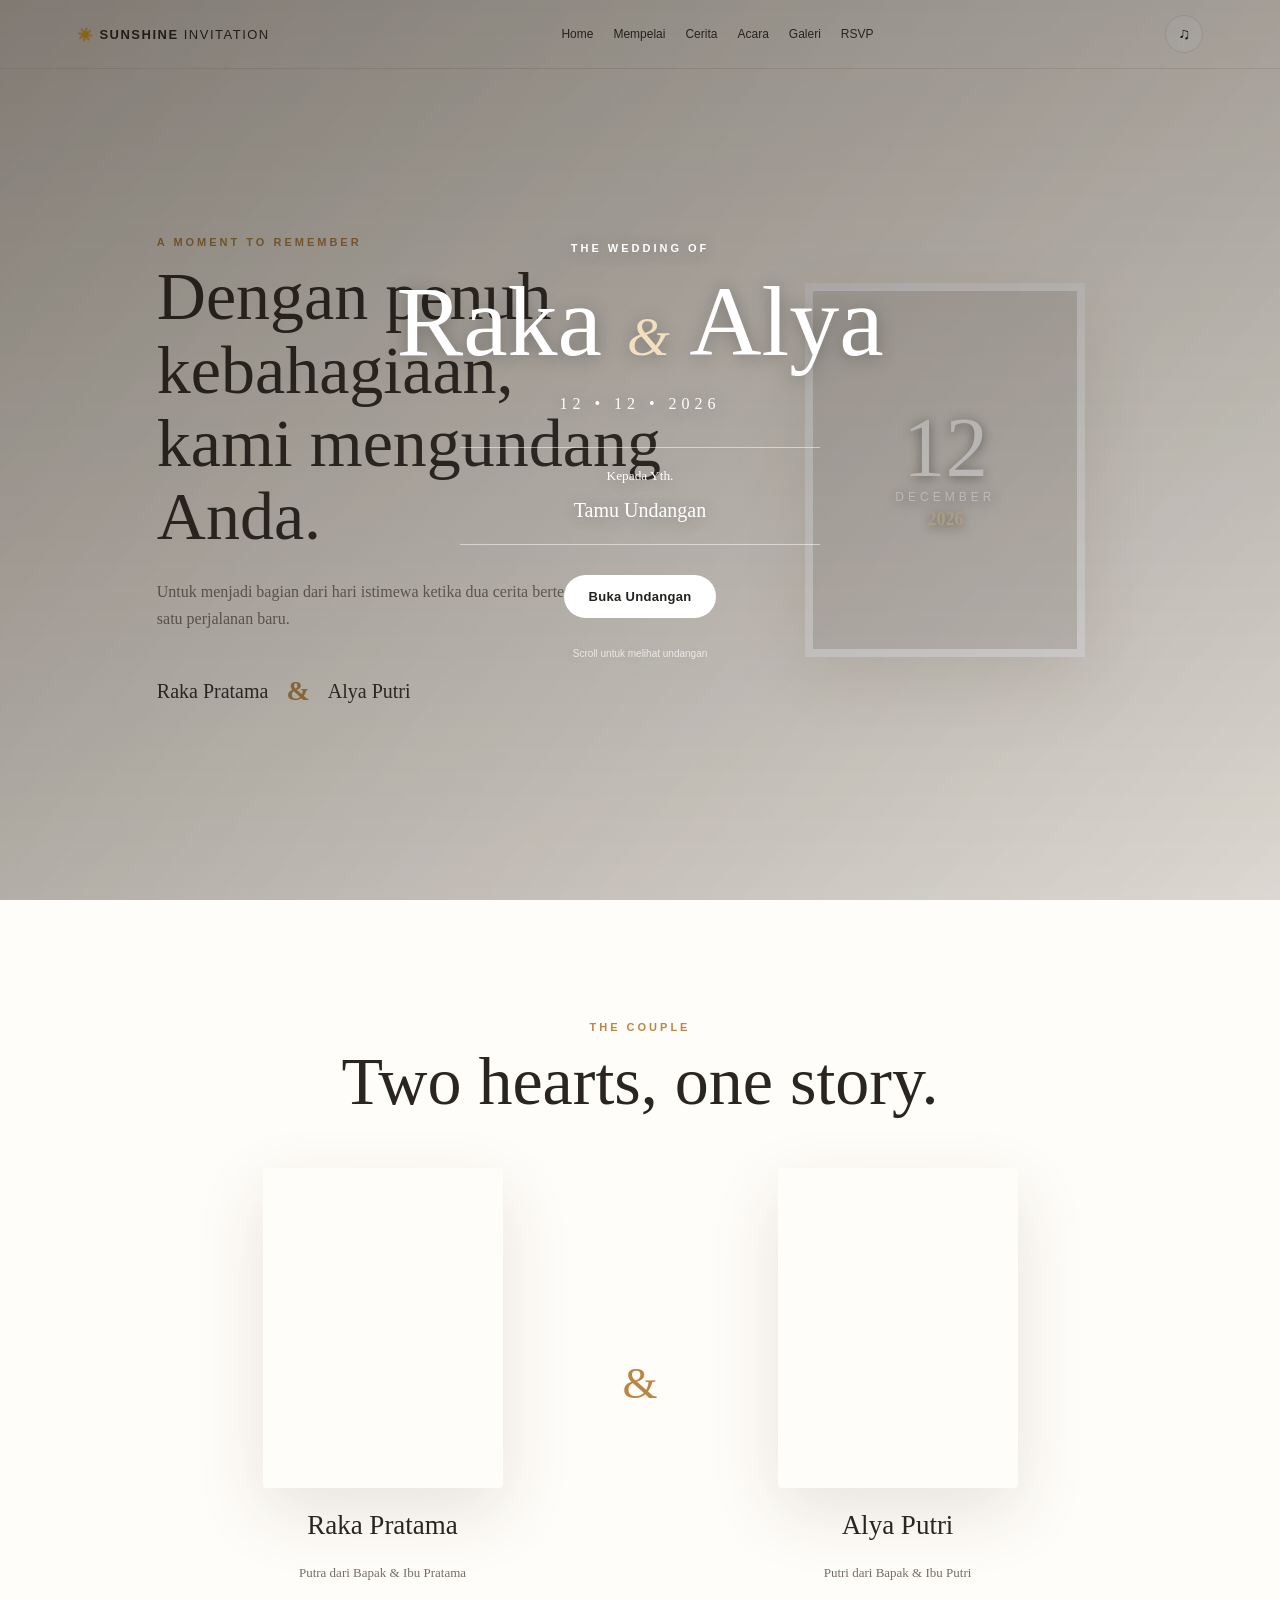
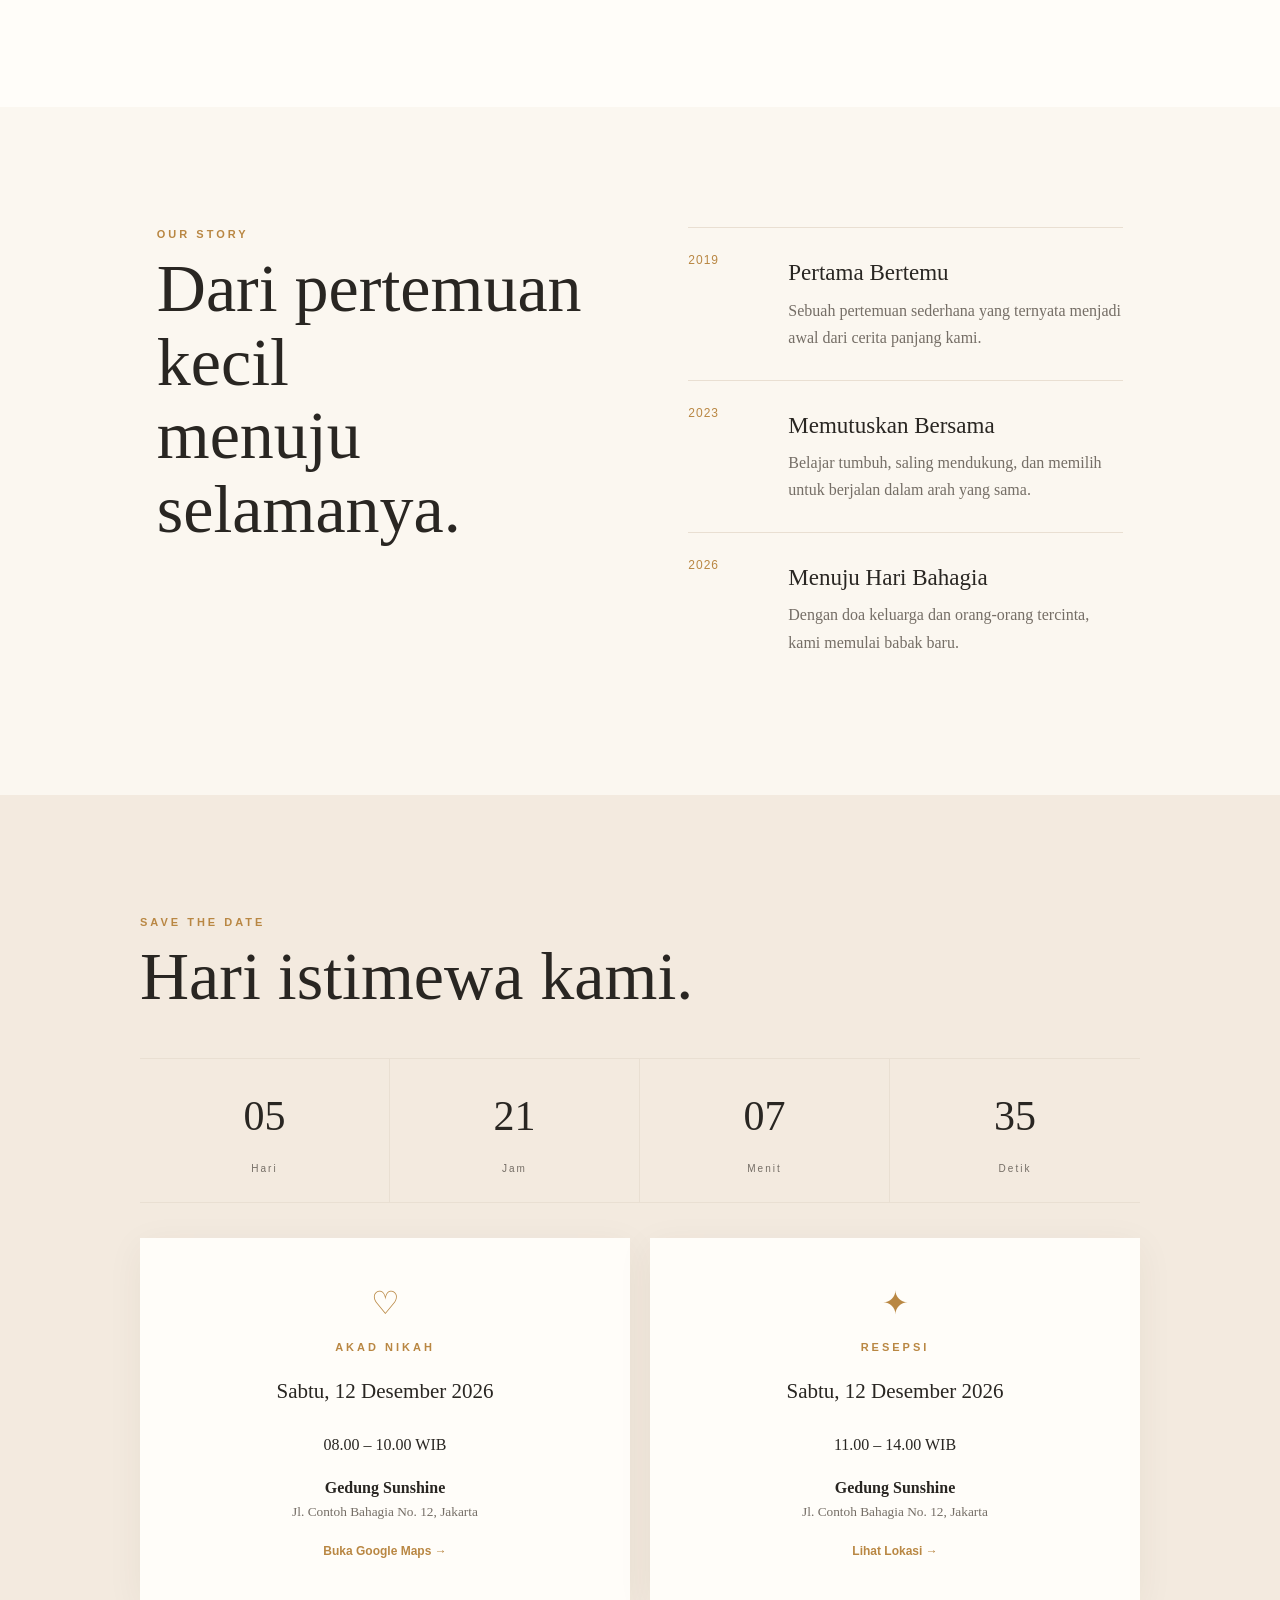
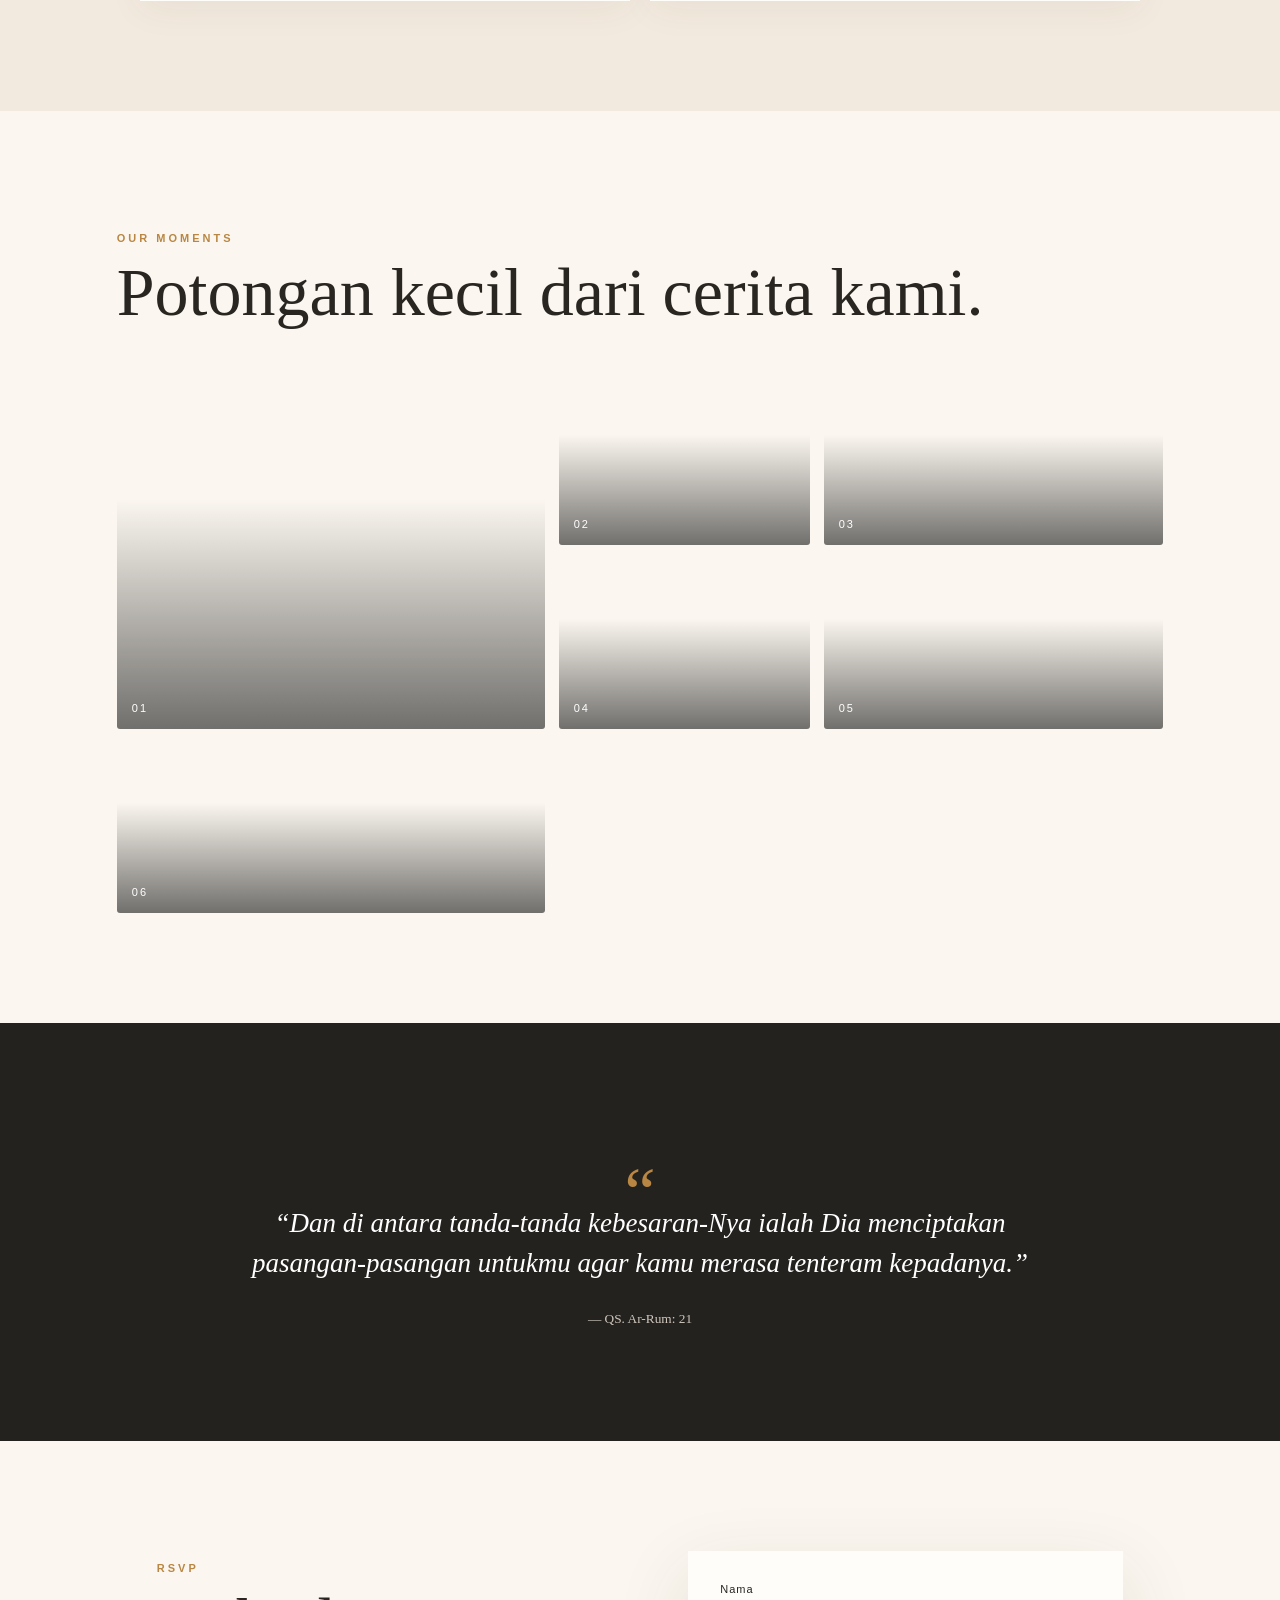
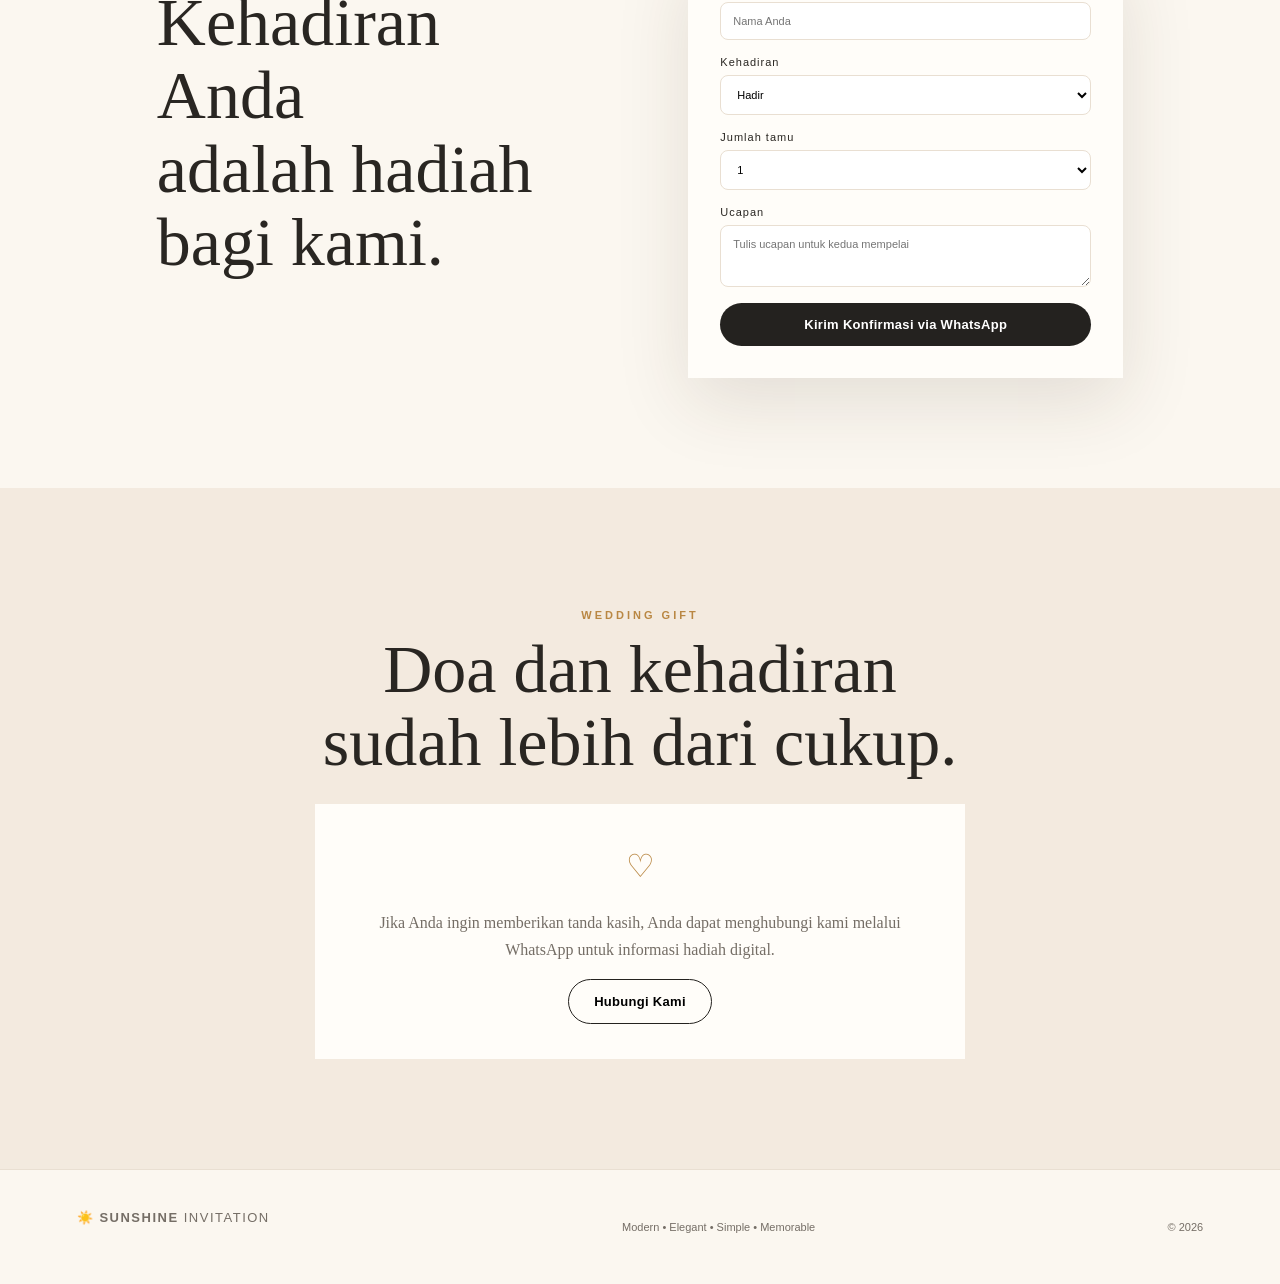
==== commit 1f91d030: "Add files via upload" ====
--- a/index.html
+++ b/index.html
@@ -6,7 +6,7 @@
 <meta name="theme-color" content="#f7efe2">
 <meta name="description" content="SUNSHINE INVITATION — undangan digital premium.">
 <title>SUNSHINE INVITATION — Raka & Alya</title>
-<link rel="stylesheet" href="style.css">
+<link rel="stylesheet" href="./style.css">
 </head>
 <body>
 <div class="loader"><div class="loader-sun">☀</div><span>Preparing your invitation...</span></div>
@@ -88,7 +88,7 @@
 </main>
 
 <footer><div class="brand">☀️ <b>SUNSHINE</b> INVITATION</div><p>Modern • Elegant • Simple • Memorable</p><p>© <span id="year"></span></p></footer>
-<audio id="bgMusic" loop preload="none"><source src="assets/music.mp3" type="audio/mpeg"></audio>
-<script src="script.js"></script>
+<audio id="bgMusic" loop preload="none"><source src="./assets/music.mp3" type="audio/mpeg"></audio>
+<script src="./script.js"></script>
 </body>
 </html>
--- a/style.css
+++ b/style.css
@@ -1,13 +1,13 @@
- :root{--bg:#fbf7f0;--paper:#fffdf9;--ink:#292622;--muted:#756e66;--gold:#b98743;--gold2:#e9d3ae;--line:#e9dfd2;--dark:#24221f;--shadow:0 24px 70px rgba(61,45,27,.12)}
+:root{--bg:#fbf7f0;--paper:#fffdf9;--ink:#292622;--muted:#756e66;--gold:#b98743;--gold2:#e9d3ae;--line:#e9dfd2;--dark:#24221f;--shadow:0 24px 70px rgba(61,45,27,.12)}
 *{box-sizing:border-box}html{scroll-behavior:smooth}body{margin:0;background:var(--bg);color:var(--ink);font-family:Georgia,"Times New Roman",serif;line-height:1.7}body.locked{overflow:hidden}a{text-decoration:none;color:inherit}button,input,select,textarea{font:inherit}
 .loader{position:fixed;inset:0;z-index:999;background:var(--bg);display:grid;place-content:center;text-align:center;transition:.6s}.loader.hide{opacity:0;visibility:hidden}.loader-sun{font-size:48px;color:var(--gold);animation:pulse 1.2s infinite}.loader span{font:11px Arial;letter-spacing:2px;color:var(--muted)}
-.cover{position:fixed;inset:0;z-index:100;background:linear-gradient(rgba(25,18,10,.3),rgba(25,18,10,.15)),url("assets/hero-new.jpg") center/cover no-repeat;display:grid;place-items:center;color:#fff;text-align:center;transition:1s}.cover.open{transform:translateY(-100%);pointer-events:none}.cover-overlay{position:absolute;inset:0;background:linear-gradient(135deg,rgba(25,18,10,.35),rgba(255,255,255,.08))}.cover-content{position:relative;padding:30px;text-shadow:0 2px 18px rgba(0,0,0,.3)}.cover h1{font-size:clamp(50px,12vw,100px);font-weight:400;line-height:1;margin:18px 0}.cover h1 i{font-size:.55em;color:#f2dfbf}.kicker{font:600 11px Arial;letter-spacing:3px;color:var(--gold);text-transform:uppercase}.cover .kicker,.cover .date{color:#fff}.date{letter-spacing:5px}.guest-box{margin:30px auto;width:min(360px,90vw);padding:17px;border-top:1px solid rgba(255,255,255,.5);border-bottom:1px solid rgba(255,255,255,.5)}.guest-box small,.guest-box strong{display:block}.guest-box strong{font-size:20px;font-weight:400;margin-top:5px}.gold-btn,.outline-btn{border:0;border-radius:999px;padding:14px 25px;cursor:pointer;font:bold 13px Arial;letter-spacing:.3px}.gold-btn{background:var(--dark);color:#fff}.cover .gold-btn{background:#fff;color:var(--dark)}.swipe{font:10px Arial;opacity:.7;margin-top:30px}
+.cover{position:fixed;inset:0;z-index:100;background:linear-gradient(rgba(25,18,10,.3),rgba(25,18,10,.15)),url("https://sunshine2412.github.io/Sunshine-Editor/foto1.jpg") center/cover no-repeat;display:grid;place-items:center;color:#fff;text-align:center;transition:1s}.cover.open{transform:translateY(-100%);pointer-events:none}.cover-overlay{position:absolute;inset:0;background:linear-gradient(135deg,rgba(25,18,10,.35),rgba(255,255,255,.08))}.cover-content{position:relative;padding:30px;text-shadow:0 2px 18px rgba(0,0,0,.3)}.cover h1{font-size:clamp(50px,12vw,100px);font-weight:400;line-height:1;margin:18px 0}.cover h1 i{font-size:.55em;color:#f2dfbf}.kicker{font:600 11px Arial;letter-spacing:3px;color:var(--gold);text-transform:uppercase}.cover .kicker,.cover .date{color:#fff}.date{letter-spacing:5px}.guest-box{margin:30px auto;width:min(360px,90vw);padding:17px;border-top:1px solid rgba(255,255,255,.5);border-bottom:1px solid rgba(255,255,255,.5)}.guest-box small,.guest-box strong{display:block}.guest-box strong{font-size:20px;font-weight:400;margin-top:5px}.gold-btn,.outline-btn{border:0;border-radius:999px;padding:14px 25px;cursor:pointer;font:bold 13px Arial;letter-spacing:.3px}.gold-btn{background:var(--dark);color:#fff}.cover .gold-btn{background:#fff;color:var(--dark)}.swipe{font:10px Arial;opacity:.7;margin-top:30px}
 .navbar{position:fixed;top:0;left:0;right:0;z-index:90;display:flex;align-items:center;justify-content:space-between;padding:15px 6%;background:rgba(251,247,240,.9);backdrop-filter:blur(14px);border-bottom:1px solid var(--line)}.brand{font:13px Arial;letter-spacing:1.5px}.navbar nav{display:flex;gap:20px;font:12px Arial}.navbar nav a:hover{color:var(--gold)}.round-btn,.hamburger{border:1px solid var(--line);background:var(--paper);border-radius:50%;width:38px;height:38px;cursor:pointer}.round-btn.playing{background:var(--dark);color:#fff}.hamburger{display:none;border-radius:8px;font-size:18px}
-.section{max-width:1120px;margin:auto;padding:110px 6%}.hero{min-height:100vh;padding-top:150px;display:grid;grid-template-columns:1.2fr .8fr;gap:8%;align-items:center}.hero-copy h2,.section-head h2{font-size:clamp(38px,6vw,68px);font-weight:400;line-height:1.08;margin:12px 0 24px}.hero-copy>p:not(.kicker){color:var(--muted);max-width:620px}.hero-names{display:flex;gap:18px;align-items:center;margin-top:35px;font-size:20px}.hero-names b{color:var(--gold);font-size:28px}.hero-card{width:280px;aspect-ratio:3/4;margin:auto;border:8px solid #fff;background:linear-gradient(rgba(20,15,10,.12),rgba(20,15,10,.12)),url("assets/hero-new.jpg") center/cover;box-shadow:var(--shadow);display:flex;flex-direction:column;align-items:center;justify-content:center;color:#fff;text-shadow:0 2px 12px rgba(0,0,0,.5)}.hero-card span{font-size:85px;line-height:1}.hero-card small{font:12px Arial;letter-spacing:4px}.hero-card b{font-size:18px;color:var(--gold2)}
-.couple{background:var(--paper);max-width:none;text-align:center}.couple-grid{max-width:950px;margin:50px auto 0;display:grid;grid-template-columns:1fr 80px 1fr;align-items:center}.person h3{font-size:27px;font-weight:400;margin:15px 0 0}.person p{color:var(--muted);font-size:13px}.portrait{width:240px;height:320px;margin:auto;display:block;box-shadow:var(--shadow);background-size:cover;background-position:center;border-radius:4px}.portrait-man{background-image:url("assets/groom-new.jpg")}.portrait-woman{background-image:url("assets/bride-new.jpg")}.amp{font-size:45px;color:var(--gold)}
+.section{max-width:1120px;margin:auto;padding:110px 6%}.hero{min-height:100vh;padding-top:150px;display:grid;grid-template-columns:1.2fr .8fr;gap:8%;align-items:center}.hero-copy h2,.section-head h2{font-size:clamp(38px,6vw,68px);font-weight:400;line-height:1.08;margin:12px 0 24px}.hero-copy>p:not(.kicker){color:var(--muted);max-width:620px}.hero-names{display:flex;gap:18px;align-items:center;margin-top:35px;font-size:20px}.hero-names b{color:var(--gold);font-size:28px}.hero-card{width:280px;aspect-ratio:3/4;margin:auto;border:8px solid #fff;background:linear-gradient(rgba(20,15,10,.12),rgba(20,15,10,.12)),url("https://sunshine2412.github.io/Sunshine-Editor/foto1.jpg") center/cover;box-shadow:var(--shadow);display:flex;flex-direction:column;align-items:center;justify-content:center;color:#fff;text-shadow:0 2px 12px rgba(0,0,0,.5)}.hero-card span{font-size:85px;line-height:1}.hero-card small{font:12px Arial;letter-spacing:4px}.hero-card b{font-size:18px;color:var(--gold2)}
+.couple{background:var(--paper);max-width:none;text-align:center}.couple-grid{max-width:950px;margin:50px auto 0;display:grid;grid-template-columns:1fr 80px 1fr;align-items:center}.person h3{font-size:27px;font-weight:400;margin:15px 0 0}.person p{color:var(--muted);font-size:13px}.portrait{width:240px;height:320px;margin:auto;display:block;box-shadow:var(--shadow);background-size:cover;background-position:center;border-radius:4px}.portrait-man{background-image:url("https://sunshine2412.github.io/Sunshine-Editor/foto1.jpg")}.portrait-woman{background-image:url("https://sunshine2412.github.io/Sunshine-Editor/pengantin%20wanita.jpg")}.amp{font-size:45px;color:var(--gold)}
 .story{display:grid;grid-template-columns:1fr 1fr;gap:10%;align-items:start}.timeline{padding-top:10px}.timeline-item{display:grid;grid-template-columns:80px 1fr;gap:20px;border-top:1px solid var(--line);padding:25px 0}.timeline-item>span{font:12px Arial;color:var(--gold);letter-spacing:1px}.timeline-item h3{font-size:23px;font-weight:400;margin:0}.timeline-item p{color:var(--muted);margin:4px 0}
 .event{background:#f3eadf;max-width:none}.event .section-head,.event .countdown,.event .event-grid{max-width:1000px;margin-left:auto;margin-right:auto}.countdown{display:grid;grid-template-columns:repeat(4,1fr);margin-top:45px;border-top:1px solid var(--line);border-bottom:1px solid var(--line)}.countdown div{text-align:center;padding:22px;border-right:1px solid var(--line)}.countdown div:last-child{border:0}.countdown b{display:block;font-size:42px;font-weight:400}.countdown small{font:10px Arial;letter-spacing:2px;color:var(--muted)}.event-grid{display:grid;grid-template-columns:1fr 1fr;gap:20px;margin-top:35px}.event-card{background:var(--paper);padding:38px;text-align:center;box-shadow:0 8px 35px rgba(61,45,27,.06)}.event-icon{font-size:32px;color:var(--gold)}.event-card h3{font-weight:400;font-size:21px}.event-card strong,.event-card small{display:block}.event-card small{color:var(--muted)}.text-btn{display:inline-block;margin-top:20px;color:var(--gold);font:bold 12px Arial}
-.gallery-section{max-width:1200px}.gallery{display:grid;grid-template-columns:repeat(12,1fr);grid-auto-rows:170px;gap:14px;margin-top:45px}.photo{display:flex;align-items:end;padding:15px;color:white;background-size:cover;background-position:center;position:relative;overflow:hidden;border-radius:3px;min-height:170px}.photo:after{content:"";position:absolute;inset:0;background:linear-gradient(transparent 35%,rgba(0,0,0,.55))}.photo span{position:relative;z-index:1;font:11px Arial;letter-spacing:2px}.p1{grid-column:span 5;grid-row:span 2;background-image:url("assets/foto1.jpg")}.p2{grid-column:span 3;background-image:url("assets/foto2.jpg")}.p3{grid-column:span 4;background-image:url("assets/foto3.jpg")}.p4{grid-column:span 3;background-image:url("assets/foto4.jpg")}.p5{grid-column:span 4;background-image:url("assets/foto5.jpg")}.p6{grid-column:span 5;background-image:url("assets/foto6.jpg")}
+.gallery-section{max-width:1200px}.gallery{display:grid;grid-template-columns:repeat(12,1fr);grid-auto-rows:170px;gap:14px;margin-top:45px}.photo{display:flex;align-items:end;padding:15px;color:white;background-size:cover;background-position:center;position:relative;overflow:hidden;border-radius:3px;min-height:170px}.photo:after{content:"";position:absolute;inset:0;background:linear-gradient(transparent 35%,rgba(0,0,0,.55))}.photo span{position:relative;z-index:1;font:11px Arial;letter-spacing:2px}.p1{grid-column:span 5;grid-row:span 2;background-image:url("https://sunshine2412.github.io/Sunshine-Editor/foto1.jpg")}.p2{grid-column:span 3;background-image:url("https://sunshine2412.github.io/Sunshine-Editor/foto2.jpg")}.p3{grid-column:span 4;background-image:url("https://sunshine2412.github.io/Sunshine-Editor/foto3.jpg")}.p4{grid-column:span 3;background-image:url("https://sunshine2412.github.io/Sunshine-Editor/foto4.jpg")}.p5{grid-column:span 4;background-image:url("https://sunshine2412.github.io/Sunshine-Editor/foto5.jpg")}.p6{grid-column:span 5;background-image:url("https://sunshine2412.github.io/Sunshine-Editor/foto6.jpg")}
 .quote{text-align:center;background:var(--dark);color:#fff;max-width:none}.quote-mark{font-size:70px;color:var(--gold);height:50px}.quote blockquote{max-width:800px;margin:20px auto;font-size:27px;font-style:italic;line-height:1.5}.quote small{color:#cfc7bc}
 .rsvp{display:grid;grid-template-columns:1fr 1fr;gap:10%;align-items:start}.rsvp-form{background:var(--paper);padding:32px;box-shadow:var(--shadow)}label{display:block;font:11px Arial;letter-spacing:1px;margin-bottom:16px}input,select,textarea{display:block;width:100%;margin-top:7px;border:1px solid var(--line);background:#fff;padding:12px;border-radius:8px;outline:none}input:focus,select:focus,textarea:focus{border-color:var(--gold)}.rsvp-form .gold-btn{width:100%}
 .gift{background:#f3eadf;max-width:none;text-align:center}.gift-card{max-width:650px;margin:auto;padding:35px;background:var(--paper)}.gift-card p{color:var(--muted)}.outline-btn{background:transparent;border:1px solid var(--dark)}
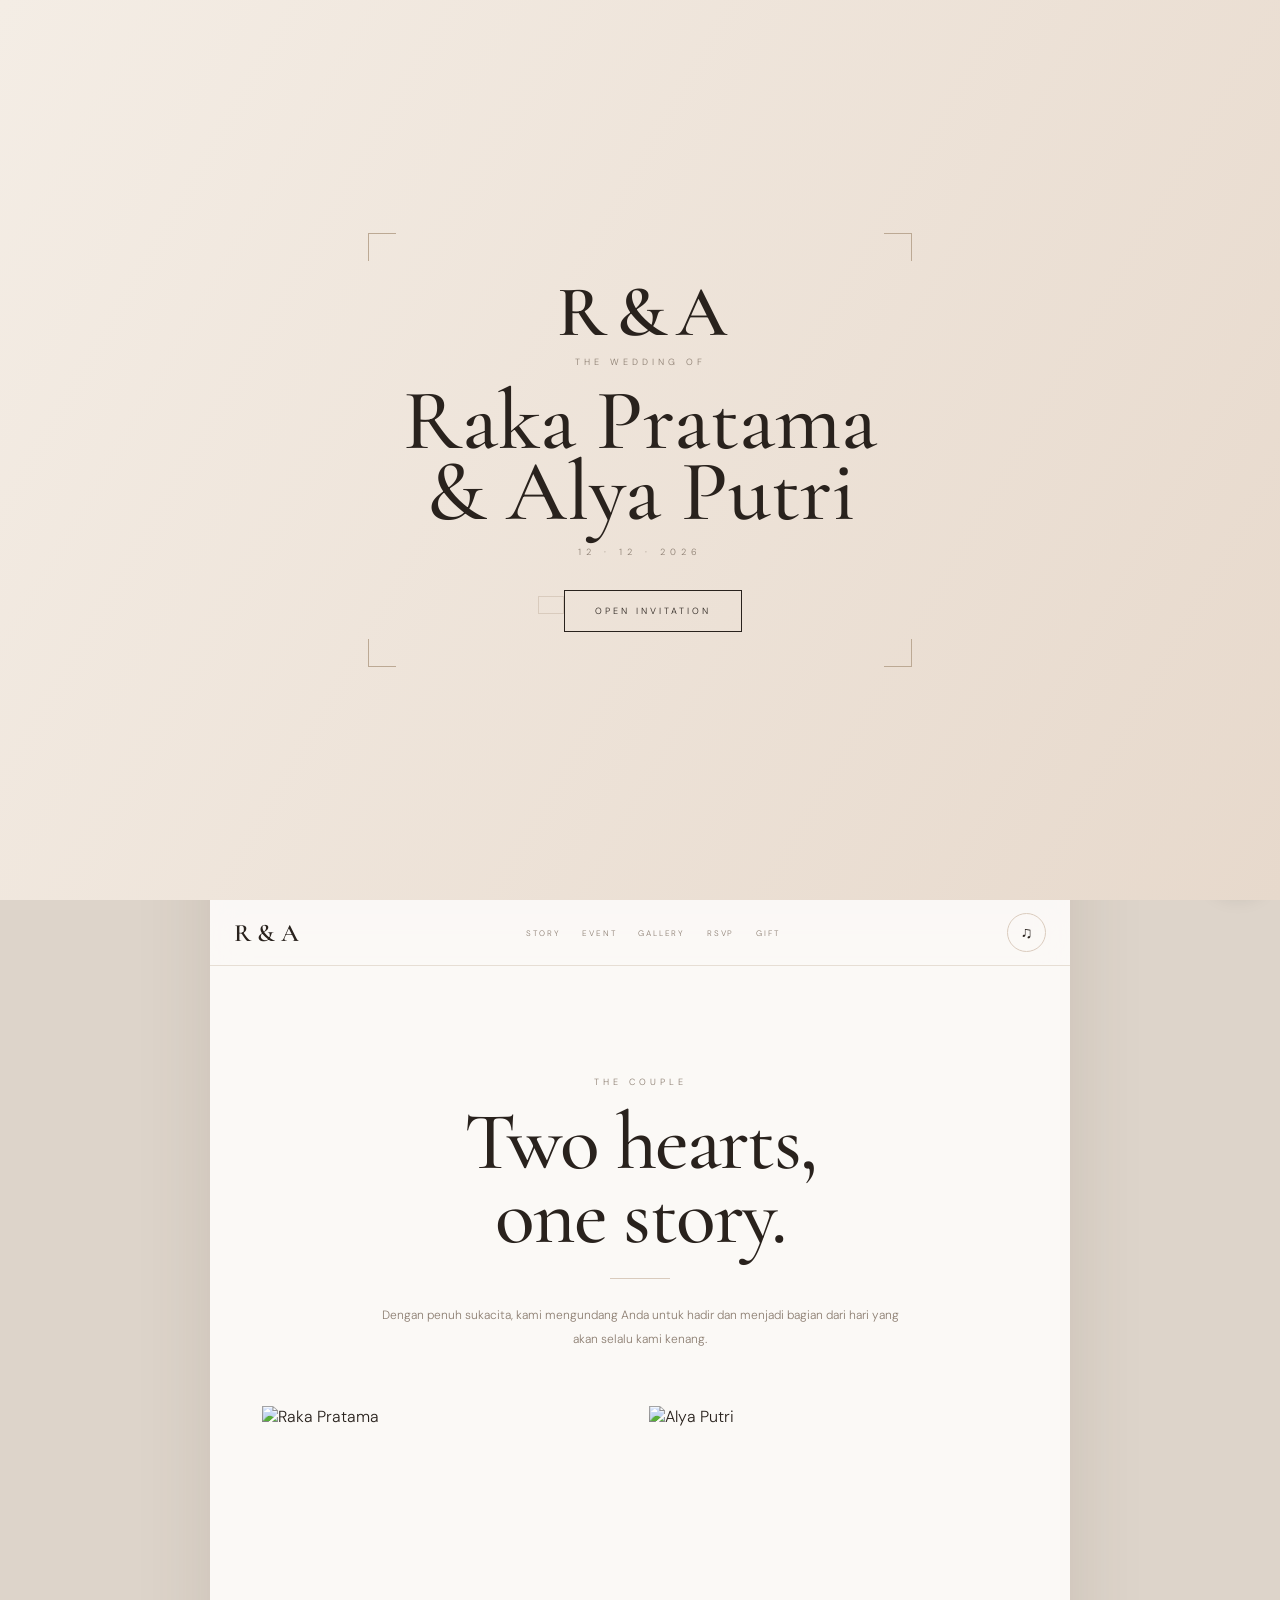
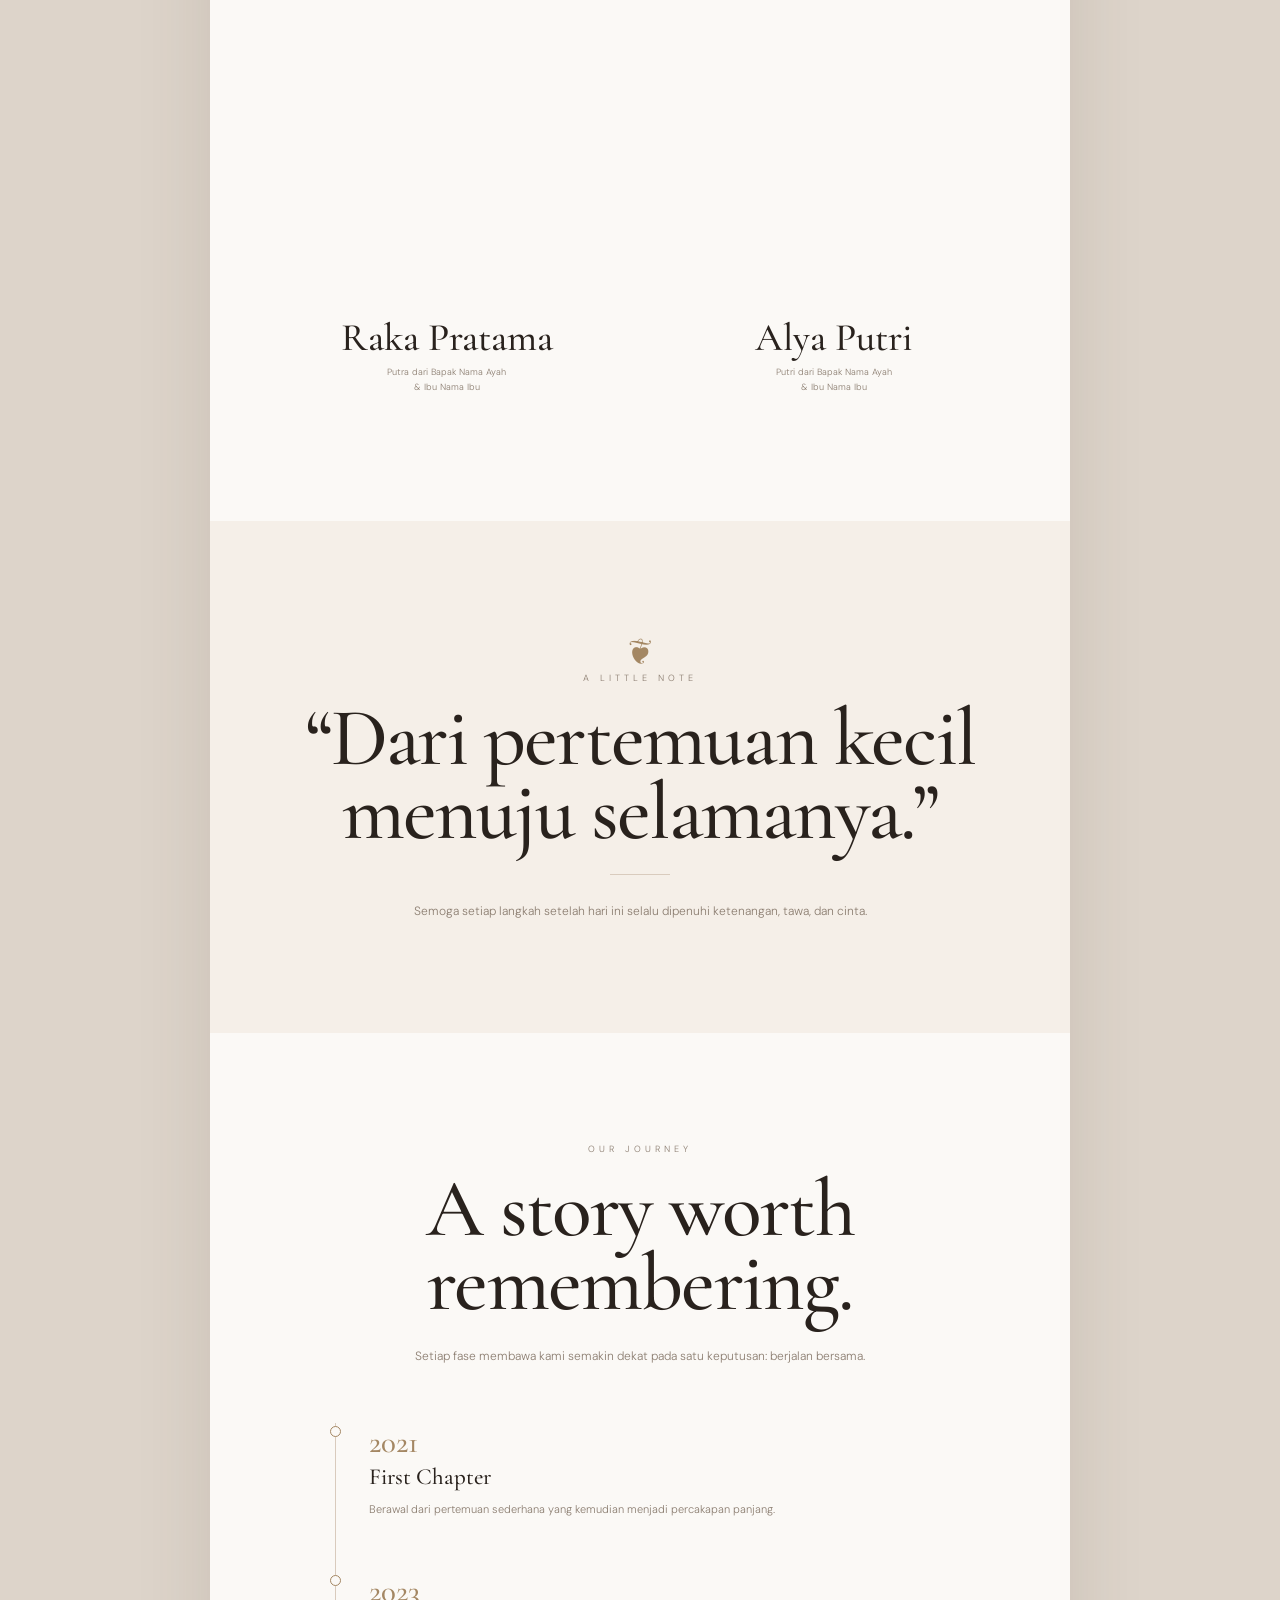
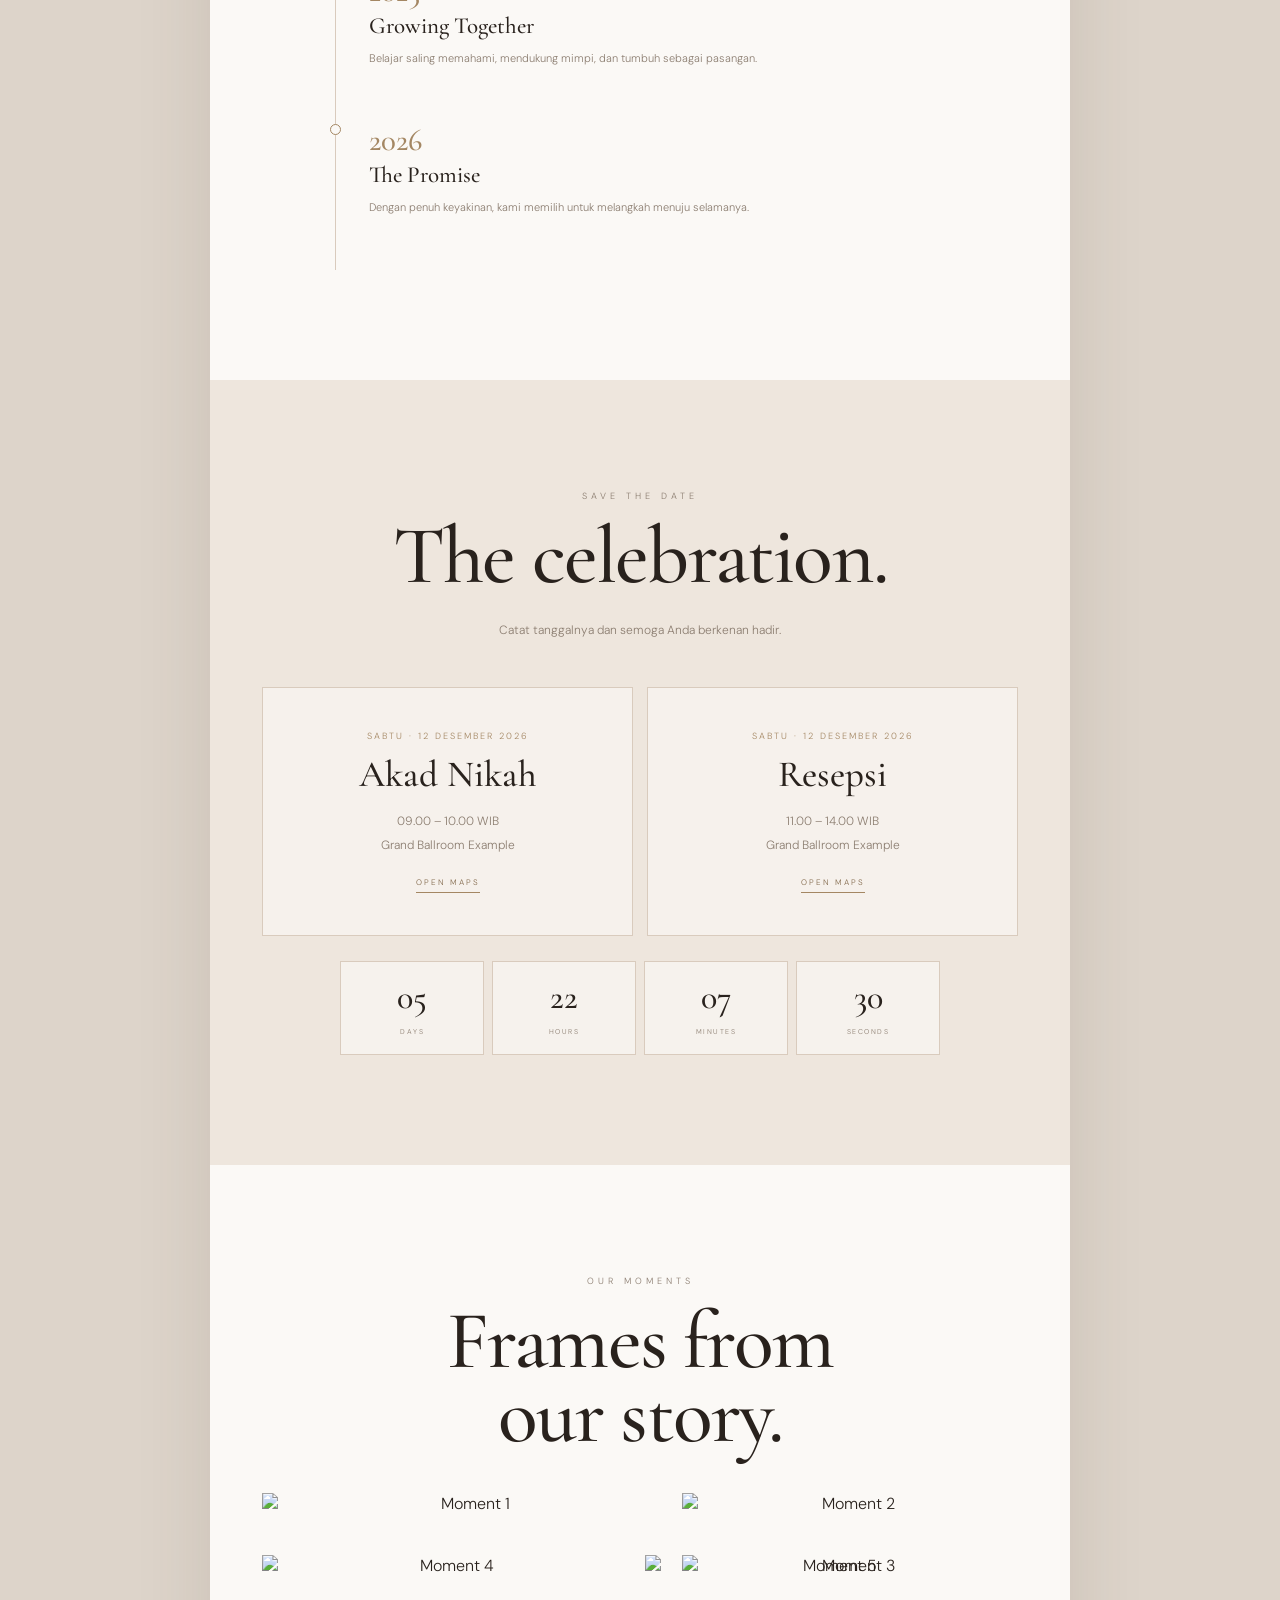
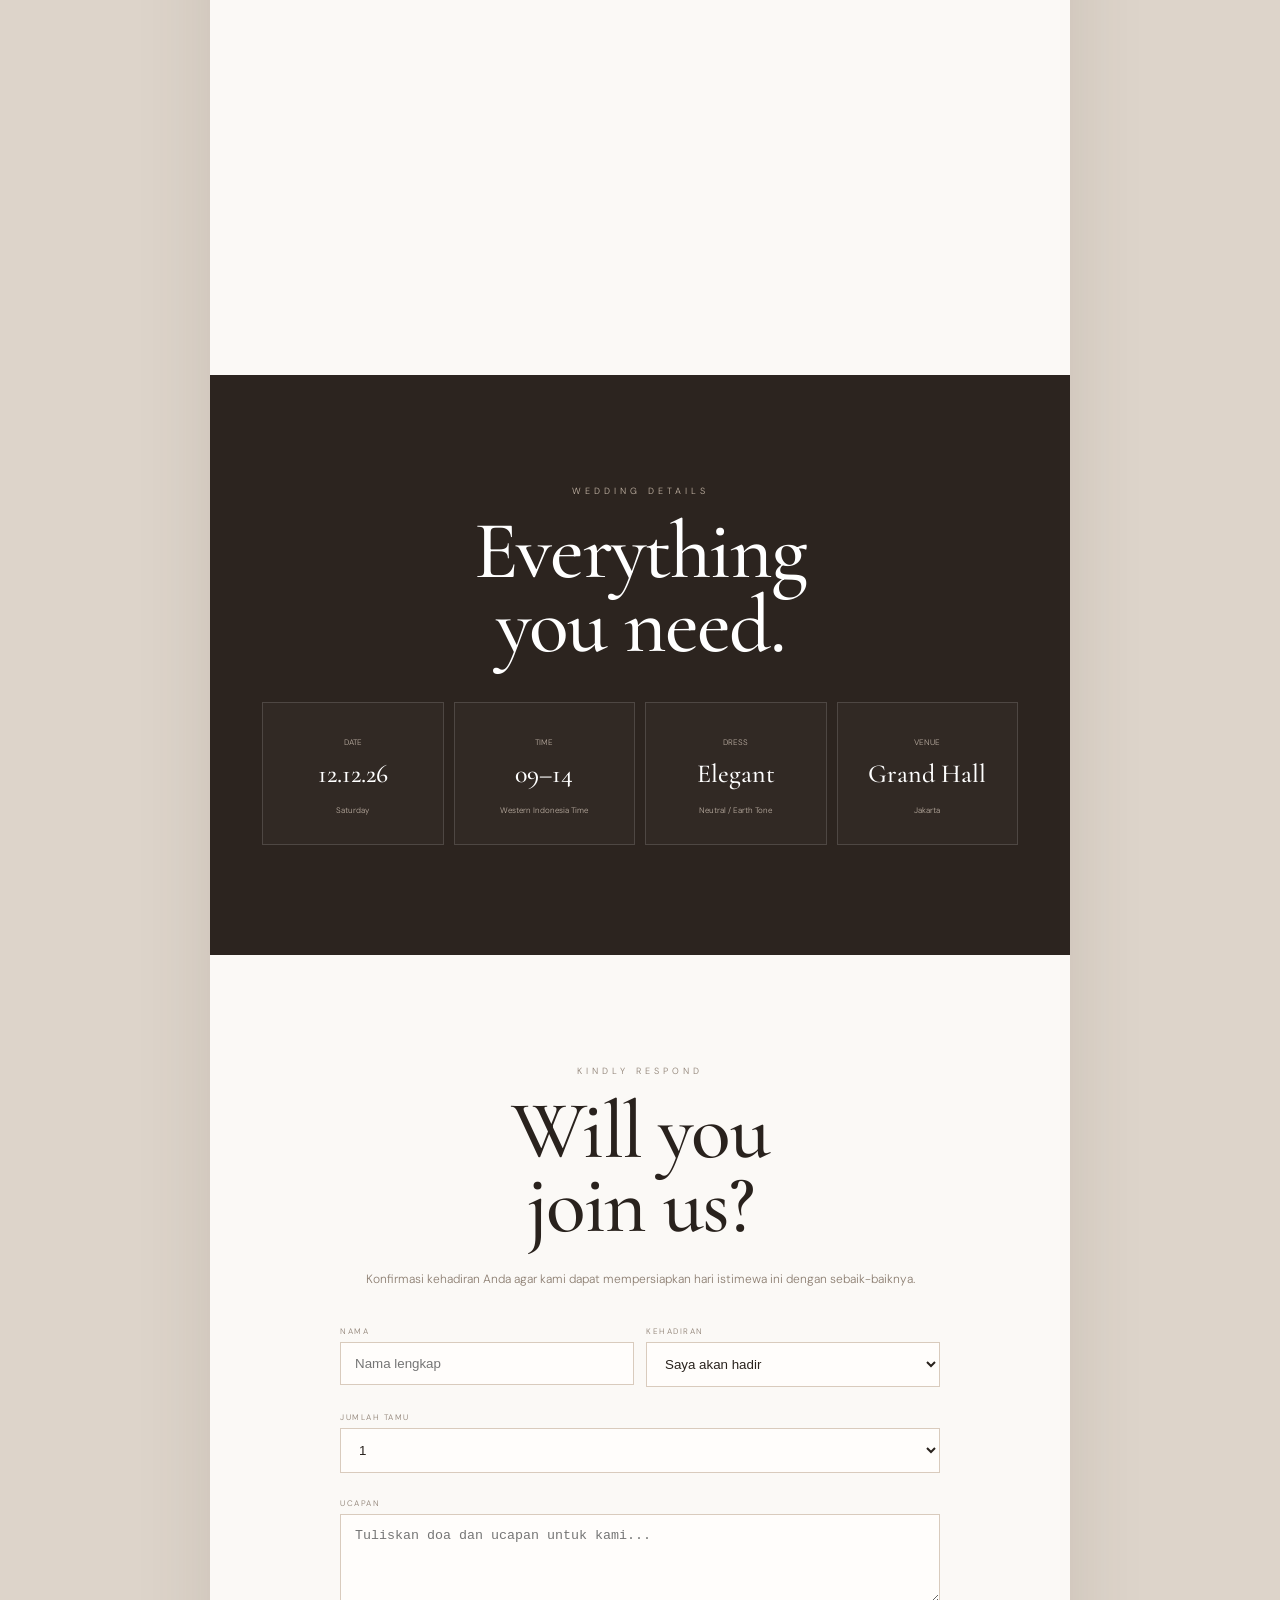
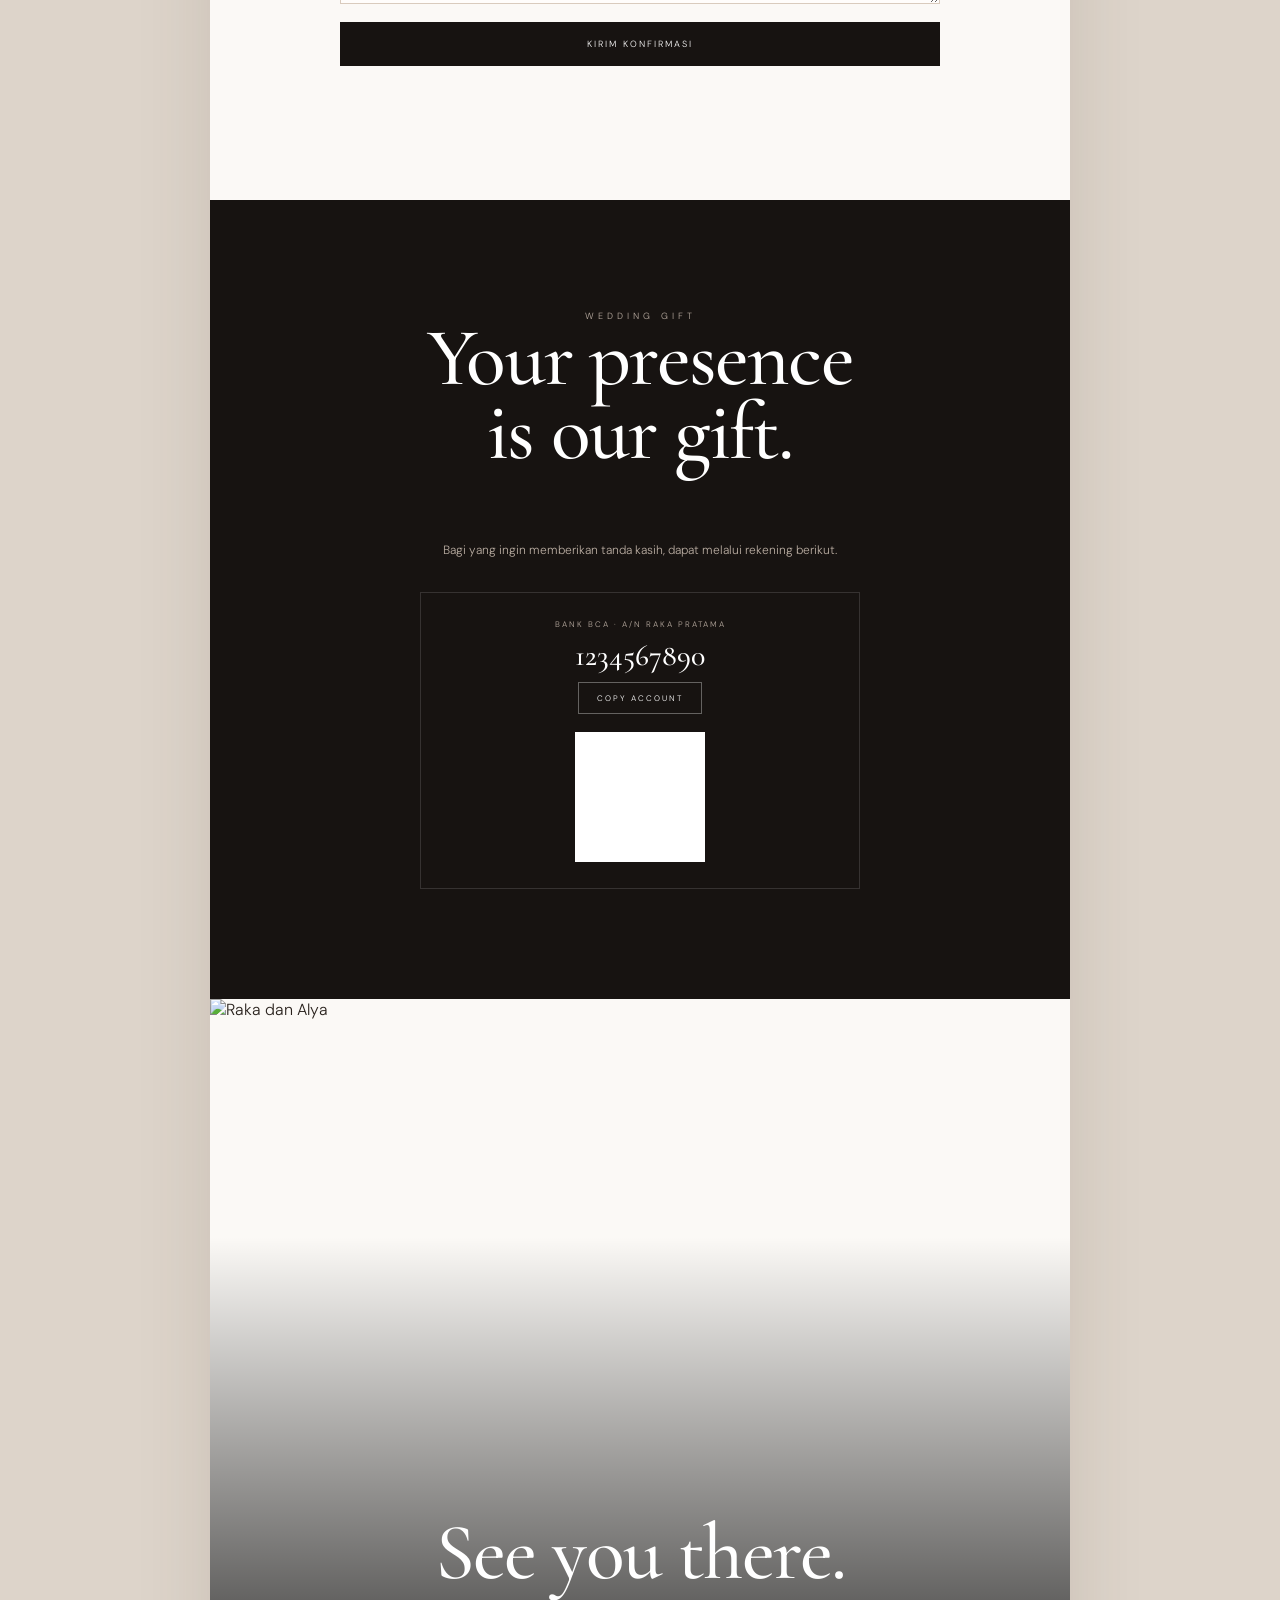
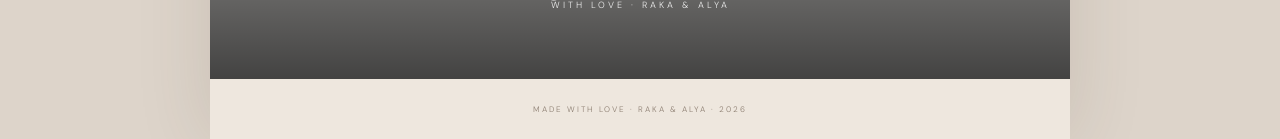
==== commit 14eb4955: "Add files via upload" ====
--- a/index.html
+++ b/index.html
@@ -1,94 +1,63 @@
 <!doctype html>
 <html lang="id">
 <head>
-<meta charset="utf-8">
-<meta name="viewport" content="width=device-width,initial-scale=1,viewport-fit=cover">
-<meta name="theme-color" content="#f7efe2">
-<meta name="description" content="SUNSHINE INVITATION — undangan digital premium.">
-<title>SUNSHINE INVITATION — Raka & Alya</title>
-<link rel="stylesheet" href="./style.css">
-</head>
-<body>
-<div class="loader"><div class="loader-sun">☀</div><span>Preparing your invitation...</span></div>
-
-<section id="cover" class="cover">
-  <div class="cover-overlay"></div>
-  <div class="cover-content">
-    <p class="kicker">THE WEDDING OF</p><h1>Raka <i>&</i> Alya</h1>
-    <p class="date">12 • 12 • 2026</p>
-    <div class="guest-box"><small>Kepada Yth.</small><strong id="guestName">Tamu Undangan</strong></div>
-    <button id="openInvitation" class="gold-btn">Buka Undangan</button>
-    <p class="swipe">Scroll untuk melihat undangan</p>
-  </div>
-</section>
-
-<header class="navbar">
-<a href="#home" class="brand">☀️ <b>SUNSHINE</b> INVITATION</a>
-<button class="hamburger" aria-label="Menu" aria-expanded="false">☰</button>
-<nav><a href="#home">Home</a><a href="#couple">Mempelai</a><a href="#story">Cerita</a><a href="#event">Acara</a><a href="#gallery">Galeri</a><a href="#rsvp">RSVP</a></nav>
-<button id="musicBtn" class="round-btn" aria-label="Musik" aria-pressed="false">♫</button>
-</header>
-
-<main>
-<section id="home" class="hero section">
-<div class="hero-copy reveal"><p class="kicker">A MOMENT TO REMEMBER</p><h2>Dengan penuh kebahagiaan,<br>kami mengundang Anda.</h2><p>Untuk menjadi bagian dari hari istimewa ketika dua cerita bertemu dan memulai satu perjalanan baru.</p><div class="hero-names"><span>Raka Pratama</span><b>&</b><span>Alya Putri</span></div></div>
-<div class="hero-card reveal"><span>12</span><small>DECEMBER</small><b>2026</b></div>
-</section>
-
-<section id="couple" class="section couple">
-<div class="section-head reveal"><p class="kicker">THE COUPLE</p><h2>Two hearts, one story.</h2></div>
-<div class="couple-grid">
-<article class="person reveal"><div class="portrait portrait-man" role="img" aria-label="Foto Raka Pratama"></div><h3>Raka Pratama</h3><p>Putra dari Bapak &amp; Ibu Pratama</p></article>
-<div class="amp reveal">&amp;</div>
-<article class="person reveal"><div class="portrait portrait-woman" role="img" aria-label="Foto Alya Putri"></div><h3>Alya Putri</h3><p>Putri dari Bapak &amp; Ibu Putri</p></article>
+<meta charset="utf-8"><meta name="viewport" content="width=device-width,initial-scale=1,viewport-fit=cover">
+<meta name="theme-color" content="#171311"><meta name="description" content="Undangan pernikahan premium Raka & Alya">
+<title>Raka & Alya — Wedding Invitation</title>
+<link rel="preconnect" href="https://fonts.googleapis.com"><link rel="preconnect" href="https://fonts.gstatic.com" crossorigin>
+<link href="https://fonts.googleapis.com/css2?family=Cormorant+Garamond:wght@400;500;600;700&family=DM+Sans:wght@300;400;500;600&display=swap" rel="stylesheet">
+<style>
+:root{--cream:#f5efe8;--paper:#fbf9f6;--ink:#29221d;--muted:#8b7d70;--line:#d9cbbd;--gold:#a48763;--dark:#171311;--serif:'Cormorant Garamond',Georgia,serif;--sans:'DM Sans',Arial,sans-serif}
+*{box-sizing:border-box}html{scroll-behavior:smooth}body{margin:0;background:#ddd4ca;color:var(--ink);font-family:var(--sans);font-weight:300}body.locked{overflow:hidden}.page{max-width:860px;margin:auto;background:var(--paper);min-height:100vh;box-shadow:0 0 70px #4a392a22;overflow:hidden}img{max-width:100%}button,a{font:inherit}.kicker{font-size:9px;letter-spacing:4px;text-transform:uppercase;color:var(--muted)}.serif{font-family:var(--serif)}section{padding:110px 52px;position:relative}h1,h2,h3,p{margin-top:0}h2{font:500 clamp(50px,8vw,82px)/.9 var(--serif);letter-spacing:-1.8px}p{font-size:12px;line-height:2;color:var(--muted)}a{text-decoration:none;color:inherit}.reveal{opacity:0;transform:translateY(34px);transition:opacity .9s ease,transform .9s ease}.reveal.show{opacity:1;transform:none}
+#loader{position:fixed;inset:0;background:#171311;color:#fff;z-index:999;display:grid;place-items:center;transition:.8s}.loader-inner{text-align:center}.loader-logo{font:600 68px var(--serif);letter-spacing:-3px}.loader-bar{width:180px;height:1px;background:#ffffff2e;margin:24px auto 10px;overflow:hidden}.loader-bar i{display:block;width:45%;height:100%;background:#fff;animation:load 1.6s infinite}.loader-inner small{font-size:8px;letter-spacing:3px;text-transform:uppercase;color:#b9aaa0}@keyframes load{0%{transform:translateX(-100%)}100%{transform:translateX(330%)}}#loader.hide{opacity:0;visibility:hidden}
+#intro{position:fixed;inset:0;z-index:500;background:linear-gradient(120deg,#f4ede5,#e7d9cc);display:flex;align-items:center;justify-content:center;text-align:center;transition:.9s}.intro-card{position:relative;padding:35px;max-width:620px}.corner{position:absolute;width:28px;height:28px;border-color:#bca994;border-style:solid}.c1{left:0;top:0;border-width:1px 0 0 1px}.c2{right:0;top:0;border-width:1px 1px 0 0}.c3{left:0;bottom:0;border-width:0 0 1px 1px}.c4{right:0;bottom:0;border-width:0 1px 1px 0}.intro-monogram{font:600 72px var(--serif);letter-spacing:-4px}.intro-card h1{font:500 clamp(52px,10vw,86px)/.82 var(--serif);margin:18px 0}.intro-card .date{font-size:9px;letter-spacing:5px;color:var(--muted)}.open{margin-top:32px;border:1px solid var(--ink);background:transparent;padding:14px 30px;text-transform:uppercase;letter-spacing:3px;font-size:9px;color:var(--ink);transition:.3s}.open:hover{background:var(--ink);color:#fff}
+.hero{height:100svh;min-height:720px;padding:0;display:flex;align-items:flex-end;overflow:hidden;color:#fff}.hero-media{position:absolute;inset:-4%;will-change:transform}.hero-media img{width:100%;height:100%;object-fit:cover;object-position:center}.hero-media:after{content:"";position:absolute;inset:0;background:linear-gradient(180deg,#17131108 20%,#171311bd 100%)}.hero-copy{position:relative;z-index:2;width:100%;text-align:center;padding:40px 30px 70px}.hero-copy .kicker{color:#fff9}.hero h1{font:500 clamp(72px,15vw,130px)/.72 var(--serif);letter-spacing:-5px;margin:22px 0}.hero-date{font-size:10px;letter-spacing:6px}.scroll-line{width:1px;height:55px;background:#fff8;margin:32px auto 0;position:relative}.scroll-line:after{content:"";position:absolute;width:5px;height:5px;background:#fff;border-radius:50%;bottom:0;left:-2px}
+.topbar{position:sticky;top:0;z-index:50;height:66px;display:flex;align-items:center;justify-content:space-between;padding:0 24px;background:#fbf9f6dd;backdrop-filter:blur(18px);border-bottom:1px solid #d9cbbd99}.brand{font:600 25px var(--serif)}.nav{display:flex;gap:22px}.nav a{font-size:8px;letter-spacing:1.8px;text-transform:uppercase;color:var(--muted)}.sound,.menu{width:39px;height:39px;border-radius:50%;border:1px solid var(--line);background:transparent;color:var(--ink)}.sound.playing{animation:spin 3s linear infinite}@keyframes spin{to{transform:rotate(360deg)}}
+.section-head{text-align:center;max-width:680px;margin:auto}.section-head h2{margin:18px auto 24px}.rule{height:1px;width:60px;background:var(--line);margin:24px auto}.welcome{background:var(--paper)}.lead{max-width:540px;margin:auto}.couple{display:grid;grid-template-columns:1fr 1fr;gap:18px;margin-top:55px}.person img{width:100%;aspect-ratio:3/4;object-fit:cover;display:block}.person-info{text-align:center;padding:16px 8px}.person-info h3{font:500 39px var(--serif);margin:0 0 4px}.person-info p{font-size:9px;line-height:1.7;margin:0}
+.quote{background:var(--cream);text-align:center}.quote h2{max-width:700px;margin:18px auto}.quote p{max-width:520px;margin:auto}.ornament{font:500 34px var(--serif);color:var(--gold)}
+.story{background:var(--paper)}.timeline{max-width:630px;margin:55px auto 0;position:relative}.timeline:before{content:"";position:absolute;left:10px;top:0;bottom:0;width:1px;background:var(--line)}.t{position:relative;padding:0 0 52px 44px}.dot{position:absolute;left:5px;top:3px;width:11px;height:11px;border-radius:50%;border:1px solid var(--gold);background:var(--paper)}.t .year{font:500 31px var(--serif);color:var(--gold)}.t h3{font:500 23px var(--serif);margin:2px 0 7px}.t p{margin:0;font-size:11px}
+.events{background:#eee6dd;text-align:center}.events-grid{display:grid;grid-template-columns:1fr 1fr;gap:14px;margin-top:45px}.event{background:#ffffff70;border:1px solid var(--line);padding:42px 20px}.event h3{font:500 37px var(--serif);margin:0 0 12px}.event-date{font-size:9px;letter-spacing:2px;color:var(--gold);margin-bottom:10px}.event p{margin:0}.btn-line{display:inline-block;margin-top:20px;border-bottom:1px solid var(--gold);padding-bottom:5px;color:#806749;font-size:8px;letter-spacing:2px;text-transform:uppercase}.countdown{display:grid;grid-template-columns:repeat(4,1fr);gap:8px;max-width:600px;margin:25px auto 0}.cd{padding:15px 4px;border:1px solid var(--line);background:#fff7}.cd strong{font:500 34px var(--serif);display:block}.cd span{font-size:7px;letter-spacing:1.5px;color:var(--muted)}
+.moments{background:var(--paper);text-align:center}.gallery{display:grid;grid-template-columns:1.1fr .9fr;gap:10px;margin-top:40px}.gallery img{width:100%;height:100%;object-fit:cover;display:block;cursor:zoom-in}.g1{height:560px}.g2,.g3{height:275px}.wide{display:grid;grid-template-columns:1fr 1fr;gap:10px;margin-top:10px}.wide img{height:310px}.lightbox{position:fixed;inset:0;background:#0d0b0aeF;z-index:900;display:none;place-items:center;padding:25px}.lightbox.opened{display:grid}.lightbox img{max-width:min(100%,1100px);max-height:90vh;object-fit:contain}.lightbox button{position:absolute;right:18px;top:18px;width:45px;height:45px;border-radius:50%;border:1px solid #fff7;background:#0005;color:#fff;font-size:22px}
+.details{background:#2c241f;color:#fff;text-align:center}.details .kicker{color:#c6b7a8}.detail-grid{display:grid;grid-template-columns:repeat(4,1fr);gap:10px;margin-top:40px}.detail{border:1px solid #ffffff24;padding:26px 10px;background:#ffffff06}.detail strong{display:block;font:500 26px var(--serif);margin:8px 0}.detail span{font-size:8px;color:#bbaea2;line-height:1.6}
+.rsvp{background:var(--paper);text-align:center}.rsvp-box{max-width:600px;margin:35px auto 0}.form-grid{display:grid;grid-template-columns:1fr 1fr;gap:12px;text-align:left}.field{margin-bottom:13px}.field.full{grid-column:1/-1}.field label{display:block;font-size:8px;letter-spacing:1.5px;text-transform:uppercase;color:var(--muted);margin:0 0 6px}.field input,.field select,.field textarea{width:100%;padding:13px 14px;border:1px solid var(--line);background:#fffdfb;color:var(--ink);outline:none}.field textarea{min-height:90px}.submit{width:100%;border:0;background:var(--dark);color:#fff;padding:16px;text-transform:uppercase;letter-spacing:2px;font-size:9px}.rsvp-status{font-size:9px;color:var(--gold);margin-top:10px;min-height:14px}.guest-badge{display:inline-block;border:1px solid var(--line);padding:8px 12px;margin-top:15px;font-size:9px;color:var(--muted)}
+.gift{background:#171311;color:#fff;text-align:center}.gift .kicker{color:#bbaea3}.gift h2{color:#fff}.gift p{color:#bbaea3;max-width:500px;margin:auto}.bank{max-width:440px;margin:30px auto 0;border:1px solid #fff2;padding:26px}.bank small{font-size:8px;letter-spacing:2px;color:#bbaea3;display:block}.bank strong{font:500 30px var(--serif);display:block;margin:8px 0}.copy{border:1px solid #fff5;background:transparent;color:#fff;padding:10px 18px;font-size:8px;letter-spacing:2px;text-transform:uppercase}.qr{width:130px;height:130px;background:#fff;padding:8px;margin:18px auto 0}
+.closing{height:680px;padding:0;overflow:hidden}.closing img{width:100%;height:100%;object-fit:cover}.closing:after{content:"";position:absolute;inset:0;background:linear-gradient(180deg,#0000 35%,#000b 100%)}.closing-copy{position:absolute;z-index:2;bottom:0;left:0;right:0;text-align:center;color:#fff;padding:65px 25px}.closing-copy h2{font-size:80px;margin:0 0 7px}.closing-copy p{color:#eee;font-size:9px;letter-spacing:3px;margin:0}
+.float{position:fixed;right:18px;bottom:18px;z-index:100;width:48px;height:48px;border-radius:50%;border:1px solid #fff;background:#2c241ed9;color:#fff;box-shadow:0 10px 25px #0003}.toast{position:fixed;left:50%;bottom:28px;transform:translate(-50%,20px);opacity:0;pointer-events:none;background:#2b231f;color:#fff;padding:12px 18px;font-size:9px;letter-spacing:1px;z-index:1000;transition:.35s}.toast.show{opacity:1;transform:translate(-50%,0)}footer{text-align:center;padding:25px;background:#eee7de;color:var(--muted);font-size:8px;letter-spacing:2px;text-transform:uppercase}
+@media(max-width:680px){section{padding:78px 22px}.nav{display:none}.couple{gap:10px}.person-info h3{font-size:31px}.events-grid{grid-template-columns:1fr}.detail-grid{grid-template-columns:1fr 1fr}.gallery{grid-template-columns:1.05fr .95fr}.g1{height:440px}.g2,.g3{height:215px}.wide img{height:230px}.form-grid{grid-template-columns:1fr}.field.full{grid-column:auto}.closing{height:560px}.closing-copy h2{font-size:65px}.hero h1{letter-spacing:-3px}.countdown{gap:5px}}
+@media(prefers-reduced-motion:reduce){*{scroll-behavior:auto!important;transition:none!important;animation:none!important}}
+</style></head>
+<body class="locked">
+<div id="loader"><div class="loader-inner"><div class="loader-logo">R &amp; A</div><div class="loader-bar"><i></i></div><small>Preparing your invitation</small></div></div>
+<div id="intro"><div class="intro-card"><i class="corner c1"></i><i class="corner c2"></i><i class="corner c3"></i><i class="corner c4"></i><div class="intro-monogram">R &amp; A</div><div class="kicker">The Wedding Of</div><h1>Raka Pratama<br>&amp; Alya Putri</h1><div class="date">12 · 12 · 2026</div><div id="guestBadge" class="guest-badge" hidden></div><button class="open" id="openInvite">Open Invitation</button></div></div>
+<div class="page">
+<section class="hero" id="home"><div class="hero-media" id="heroMedia"><img src="assets/cover.jpg" alt="Raka dan Alya"></div><div class="hero-copy"><div class="kicker">The Wedding Of</div><h1>Raka &amp; Alya</h1><div class="hero-date">12 · 12 · 2026</div><div class="scroll-line"></div></div></section>
+<div class="topbar"><a class="brand" href="#home">R &amp; A</a><nav class="nav"><a href="#story">Story</a><a href="#event">Event</a><a href="#moments">Gallery</a><a href="#rsvp">RSVP</a><a href="#gift">Gift</a></nav><button class="sound" id="soundBtn">♫</button></div>
+<section class="welcome reveal"><div class="section-head"><div class="kicker">The Couple</div><h2>Two hearts,<br>one story.</h2><div class="rule"></div><p class="lead">Dengan penuh sukacita, kami mengundang Anda untuk hadir dan menjadi bagian dari hari yang akan selalu kami kenang.</p></div><div class="couple"><article class="person"><img src="assets/groom.png" alt="Raka Pratama"><div class="person-info"><h3>Raka Pratama</h3><p>Putra dari Bapak Nama Ayah<br>&amp; Ibu Nama Ibu</p></div></article><article class="person"><img src="assets/bride.png" alt="Alya Putri"><div class="person-info"><h3>Alya Putri</h3><p>Putri dari Bapak Nama Ayah<br>&amp; Ibu Nama Ibu</p></div></article></div></section>
+<section class="quote reveal"><div class="ornament">❦</div><div class="kicker">A Little Note</div><h2>“Dari pertemuan kecil menuju selamanya.”</h2><div class="rule"></div><p>Semoga setiap langkah setelah hari ini selalu dipenuhi ketenangan, tawa, dan cinta.</p></section>
+<section class="story reveal" id="story"><div class="section-head"><div class="kicker">Our Journey</div><h2>A story worth<br>remembering.</h2><p>Setiap fase membawa kami semakin dekat pada satu keputusan: berjalan bersama.</p></div><div class="timeline"><div class="t"><span class="dot"></span><div class="year">2021</div><h3>First Chapter</h3><p>Berawal dari pertemuan sederhana yang kemudian menjadi percakapan panjang.</p></div><div class="t"><span class="dot"></span><div class="year">2023</div><h3>Growing Together</h3><p>Belajar saling memahami, mendukung mimpi, dan tumbuh sebagai pasangan.</p></div><div class="t"><span class="dot"></span><div class="year">2026</div><h3>The Promise</h3><p>Dengan penuh keyakinan, kami memilih untuk melangkah menuju selamanya.</p></div></div></section>
+<section class="events reveal" id="event"><div class="section-head"><div class="kicker">Save The Date</div><h2>The celebration.</h2><p>Catat tanggalnya dan semoga Anda berkenan hadir.</p></div><div class="events-grid"><article class="event"><div class="event-date">SABTU · 12 DESEMBER 2026</div><h3>Akad Nikah</h3><p>09.00 – 10.00 WIB<br>Grand Ballroom Example</p><a class="btn-line" target="_blank" href="https://maps.google.com/?q=Grand+Ballroom">Open Maps</a></article><article class="event"><div class="event-date">SABTU · 12 DESEMBER 2026</div><h3>Resepsi</h3><p>11.00 – 14.00 WIB<br>Grand Ballroom Example</p><a class="btn-line" target="_blank" href="https://maps.google.com/?q=Grand+Ballroom">Open Maps</a></article></div><div class="countdown"><div class="cd"><strong id="days">00</strong><span>DAYS</span></div><div class="cd"><strong id="hours">00</strong><span>HOURS</span></div><div class="cd"><strong id="minutes">00</strong><span>MINUTES</span></div><div class="cd"><strong id="seconds">00</strong><span>SECONDS</span></div></div></section>
+<section class="moments reveal" id="moments"><div class="section-head"><div class="kicker">Our Moments</div><h2>Frames from<br>our story.</h2></div><div class="gallery"><img class="g1 zoom" src="assets/memory-01.png" alt="Moment 1"><div><img class="g2 zoom" src="assets/memory-03.png" alt="Moment 2"><img class="g3 zoom" src="assets/memory-05.png" alt="Moment 3" style="margin-top:10px"></div></div><div class="wide"><img class="zoom" src="assets/memory-06.jpg" alt="Moment 4"><img class="zoom" src="assets/memory-07.jpg" alt="Moment 5"></div></section>
+<section class="details reveal"><div class="section-head"><div class="kicker">Wedding Details</div><h2>Everything<br>you need.</h2></div><div class="detail-grid"><div class="detail"><span>DATE</span><strong>12.12.26</strong><span>Saturday</span></div><div class="detail"><span>TIME</span><strong>09–14</strong><span>Western Indonesia Time</span></div><div class="detail"><span>DRESS</span><strong>Elegant</strong><span>Neutral / Earth Tone</span></div><div class="detail"><span>VENUE</span><strong>Grand Hall</strong><span>Jakarta</span></div></div></section>
+<section class="rsvp reveal" id="rsvp"><div class="section-head"><div class="kicker">Kindly Respond</div><h2>Will you<br>join us?</h2><p>Konfirmasi kehadiran Anda agar kami dapat mempersiapkan hari istimewa ini dengan sebaik-baiknya.</p></div><div class="rsvp-box"><form id="rsvpForm"><div class="form-grid"><div class="field"><label>Nama</label><input id="name" required placeholder="Nama lengkap"></div><div class="field"><label>Kehadiran</label><select id="attendance"><option value="Hadir">Saya akan hadir</option><option value="Tidak Hadir">Tidak dapat hadir</option><option value="Masih Ragu">Masih ragu</option></select></div><div class="field full"><label>Jumlah Tamu</label><select id="guests"><option>1</option><option>2</option><option>3</option><option>4</option></select></div><div class="field full"><label>Ucapan</label><textarea id="message" placeholder="Tuliskan doa dan ucapan untuk kami..."></textarea></div></div><button class="submit" type="submit">Kirim Konfirmasi</button><div class="rsvp-status" id="rsvpStatus"></div></form></div></section>
+<section class="gift reveal" id="gift"><div class="kicker">Wedding Gift</div><h2>Your presence<br>is our gift.</h2><p>Bagi yang ingin memberikan tanda kasih, dapat melalui rekening berikut.</p><div class="bank"><small>BANK BCA · A/N RAKA PRATAMA</small><strong id="account">1234567890</strong><button class="copy" id="copyAccount">Copy Account</button><div id="qr" class="qr"></div></div></section>
+<section class="closing"><img src="assets/closing.jpg" alt="Raka dan Alya"><div class="closing-copy"><h2>See you there.</h2><p>WITH LOVE · RAKA &amp; ALYA</p></div></section>
+<footer>Made with love · Raka &amp; Alya · 2026</footer>
 </div>
-</section>
-
-<section id="story" class="section story">
-<div class="section-head reveal"><p class="kicker">OUR STORY</p><h2>Dari pertemuan kecil<br>menuju selamanya.</h2></div>
-<div class="timeline">
-<article class="timeline-item reveal"><span>2019</span><div><h3>Pertama Bertemu</h3><p>Sebuah pertemuan sederhana yang ternyata menjadi awal dari cerita panjang kami.</p></div></article>
-<article class="timeline-item reveal"><span>2023</span><div><h3>Memutuskan Bersama</h3><p>Belajar tumbuh, saling mendukung, dan memilih untuk berjalan dalam arah yang sama.</p></div></article>
-<article class="timeline-item reveal"><span>2026</span><div><h3>Menuju Hari Bahagia</h3><p>Dengan doa keluarga dan orang-orang tercinta, kami memulai babak baru.</p></div></article>
-</div>
-</section>
-
-<section id="event" class="section event">
-<div class="section-head reveal"><p class="kicker">SAVE THE DATE</p><h2>Hari istimewa kami.</h2></div>
-<div id="countdown" class="countdown reveal">
-<div><b id="days">00</b><small>Hari</small></div><div><b id="hours">00</b><small>Jam</small></div><div><b id="minutes">00</b><small>Menit</small></div><div><b id="seconds">00</b><small>Detik</small></div>
-</div>
-<div class="event-grid">
-<article class="event-card reveal"><span class="event-icon">♡</span><p class="kicker">AKAD NIKAH</p><h3>Sabtu, 12 Desember 2026</h3><p>08.00 – 10.00 WIB</p><strong>Gedung Sunshine</strong><small>Jl. Contoh Bahagia No. 12, Jakarta</small><a class="text-btn map-link" target="_blank" rel="noopener">Buka Google Maps →</a></article>
-<article class="event-card reveal"><span class="event-icon">✦</span><p class="kicker">RESEPSI</p><h3>Sabtu, 12 Desember 2026</h3><p>11.00 – 14.00 WIB</p><strong>Gedung Sunshine</strong><small>Jl. Contoh Bahagia No. 12, Jakarta</small><a class="text-btn map-link" target="_blank" rel="noopener">Lihat Lokasi →</a></article>
-</div>
-</section>
-
-<section id="gallery" class="section gallery-section">
-<div class="section-head reveal"><p class="kicker">OUR MOMENTS</p><h2>Potongan kecil dari cerita kami.</h2></div>
-<div class="gallery">
-<div class="photo p1 reveal"><span>01</span></div><div class="photo p2 reveal"><span>02</span></div><div class="photo p3 reveal"><span>03</span></div><div class="photo p4 reveal"><span>04</span></div><div class="photo p5 reveal"><span>05</span></div><div class="photo p6 reveal"><span>06</span></div>
-</div>
-</section>
-
-<section class="section quote"><div class="quote-mark">“</div><blockquote>“Dan di antara tanda-tanda kebesaran-Nya ialah Dia menciptakan pasangan-pasangan untukmu agar kamu merasa tenteram kepadanya.”</blockquote><small>— QS. Ar-Rum: 21</small></section>
-
-<section id="rsvp" class="section rsvp">
-<div class="section-head reveal"><p class="kicker">RSVP</p><h2>Kehadiran Anda<br>adalah hadiah bagi kami.</h2></div>
-<form id="rsvpForm" class="rsvp-form reveal">
-<label>Nama<input id="rsvpName" required placeholder="Nama Anda"></label>
-<label>Kehadiran<select id="attendance"><option value="Hadir">Hadir</option><option value="Tidak hadir">Tidak hadir</option><option value="Masih ragu">Masih ragu</option></select></label>
-<label>Jumlah tamu<select id="guests"><option>1</option><option>2</option><option>3</option><option>4</option></select></label>
-<label>Ucapan<textarea id="message" rows="3" placeholder="Tulis ucapan untuk kedua mempelai"></textarea></label>
-<button class="gold-btn" type="submit">Kirim Konfirmasi via WhatsApp</button>
-</form>
-</section>
-
-<section class="section gift"><div class="section-head reveal"><p class="kicker">WEDDING GIFT</p><h2>Doa dan kehadiran<br>sudah lebih dari cukup.</h2></div><div class="gift-card reveal"><span class="event-icon">♡</span><p>Jika Anda ingin memberikan tanda kasih, Anda dapat menghubungi kami melalui WhatsApp untuk informasi hadiah digital.</p><button class="outline-btn gift-wa">Hubungi Kami</button></div></section>
-</main>
-
-<footer><div class="brand">☀️ <b>SUNSHINE</b> INVITATION</div><p>Modern • Elegant • Simple • Memorable</p><p>© <span id="year"></span></p></footer>
-<audio id="bgMusic" loop preload="none"><source src="./assets/music.mp3" type="audio/mpeg"></audio>
-<script src="./script.js"></script>
-</body>
-</html>+<button class="float" id="floatSound">♫</button><div class="lightbox" id="lightbox"><button id="closeLightbox">×</button><img id="lightboxImg" src="" alt="Gallery"></div><div class="toast" id="toast"></div>
+<audio id="music" loop preload="none"><source src="assets/music.mp3" type="audio/mpeg"></audio>
+<script src="https://cdnjs.cloudflare.com/ajax/libs/qrcodejs/1.0.0/qrcode.min.js"></script>
+<script>
+const CONFIG={couple:'Raka & Alya',date:'2026-12-12T09:00:00+07:00',account:'1234567890',wa:'6281234567890',googleSheetsEndpoint:'',adminPin:'2026'};
+const $=s=>document.querySelector(s);const toast=m=>{const t=$('#toast');t.textContent=m;t.classList.add('show');setTimeout(()=>t.classList.remove('show'),2200)};
+window.addEventListener('load',()=>setTimeout(()=>$('#loader').classList.add('hide'),700));
+const params=new URLSearchParams(location.search),guest=params.get('to');if(guest){const decoded=decodeURIComponent(guest.replace(/\+/g,' '));$('#guestBadge').hidden=false;$('#guestBadge').textContent='Undangan khusus untuk · '+decoded;$('#name').value=decoded;}
+$('#openInvite').onclick=()=>{$('#intro').style.opacity='0';$('#intro').style.visibility='hidden';document.body.classList.remove('locked');playMusic()};
+const io=new IntersectionObserver(es=>es.forEach(e=>{if(e.isIntersecting)e.target.classList.add('show')}),{threshold:.12});document.querySelectorAll('.reveal').forEach(x=>io.observe(x));
+window.addEventListener('scroll',()=>{const y=scrollY;$('#heroMedia').style.transform=`translate3d(0,${Math.min(y*.12,80)}px,0)`});
+function playMusic(){const a=$('#music');a.play().then(()=>{$('#soundBtn,#floatSound').forEach(b=>b.classList.add('playing'))}).catch(()=>{})}function toggleMusic(){const a=$('#music');if(a.paused){playMusic()}else{a.pause();$('#soundBtn,#floatSound').forEach(b=>b.classList.remove('playing'))}}$('#soundBtn').onclick=toggleMusic;$('#floatSound').onclick=toggleMusic;
+const target=new Date(CONFIG.date).getTime();function countdown(){let d=Math.max(0,target-Date.now());let s=Math.floor(d/1000);const day=Math.floor(s/86400);s%=86400;const h=Math.floor(s/3600);s%=3600;const m=Math.floor(s/60);s%=60;$('#days').textContent=String(day).padStart(2,'0');$('#hours').textContent=String(h).padStart(2,'0');$('#minutes').textContent=String(m).padStart(2,'0');$('#seconds').textContent=String(s).padStart(2,'0')}countdown();setInterval(countdown,1000);
+function makeQR(){const el=$('#qr');el.innerHTML='';const url=location.origin+location.pathname+'?to='+encodeURIComponent($('#name').value||'Guest');if(window.QRCode)new QRCode(el,{text:url,width:114,height:114,colorDark:'#171311',colorLight:'#ffffff'});}makeQR();$('#name').addEventListener('input',makeQR);
+$('#copyAccount').onclick=()=>navigator.clipboard.writeText(CONFIG.account).then(()=>toast('Nomor rekening berhasil disalin')).catch(()=>toast('Nomor rekening: '+CONFIG.account));
+$('#rsvpForm').onsubmit=async e=>{e.preventDefault();const data={time:new Date().toISOString(),name:$('#name').value,attendance:$('#attendance').value,guests:$('#guests').value,message:$('#message').value,guest:guest||''};const saved=JSON.parse(localStorage.getItem('wedding_rsvp')||'[]');saved.push(data);localStorage.setItem('wedding_rsvp',JSON.stringify(saved));let sent=false;if(CONFIG.googleSheetsEndpoint){try{await fetch(CONFIG.googleSheetsEndpoint,{method:'POST',mode:'no-cors',headers:{'Content-Type':'application/json'},body:JSON.stringify(data)});sent=true}catch(err){}}const text=`Halo Raka & Alya,%0A%0ANama: ${encodeURIComponent(data.name)}%0AKehadiran: ${encodeURIComponent(data.attendance)}%0AJumlah tamu: ${data.guests}%0AUcapan: ${encodeURIComponent(data.message||'-')}`;window.open(`https://wa.me/${CONFIG.wa}?text=${text}`,'_blank');$('#rsvpStatus').textContent=sent?'RSVP tersimpan dan dikirim.':'RSVP tersimpan di perangkat & WhatsApp dibuka.';toast('Terima kasih atas konfirmasinya');};
+document.querySelectorAll('.zoom').forEach(img=>img.onclick=()=>{$('#lightboxImg').src=img.src;$('#lightbox').classList.add('opened');document.body.classList.add('locked')});$('#closeLightbox').onclick=()=>{$('#lightbox').classList.remove('opened');document.body.classList.remove('locked')};$('#lightbox').onclick=e=>{if(e.target.id==='lightbox')$('#closeLightbox').click()};
+</script></body></html>
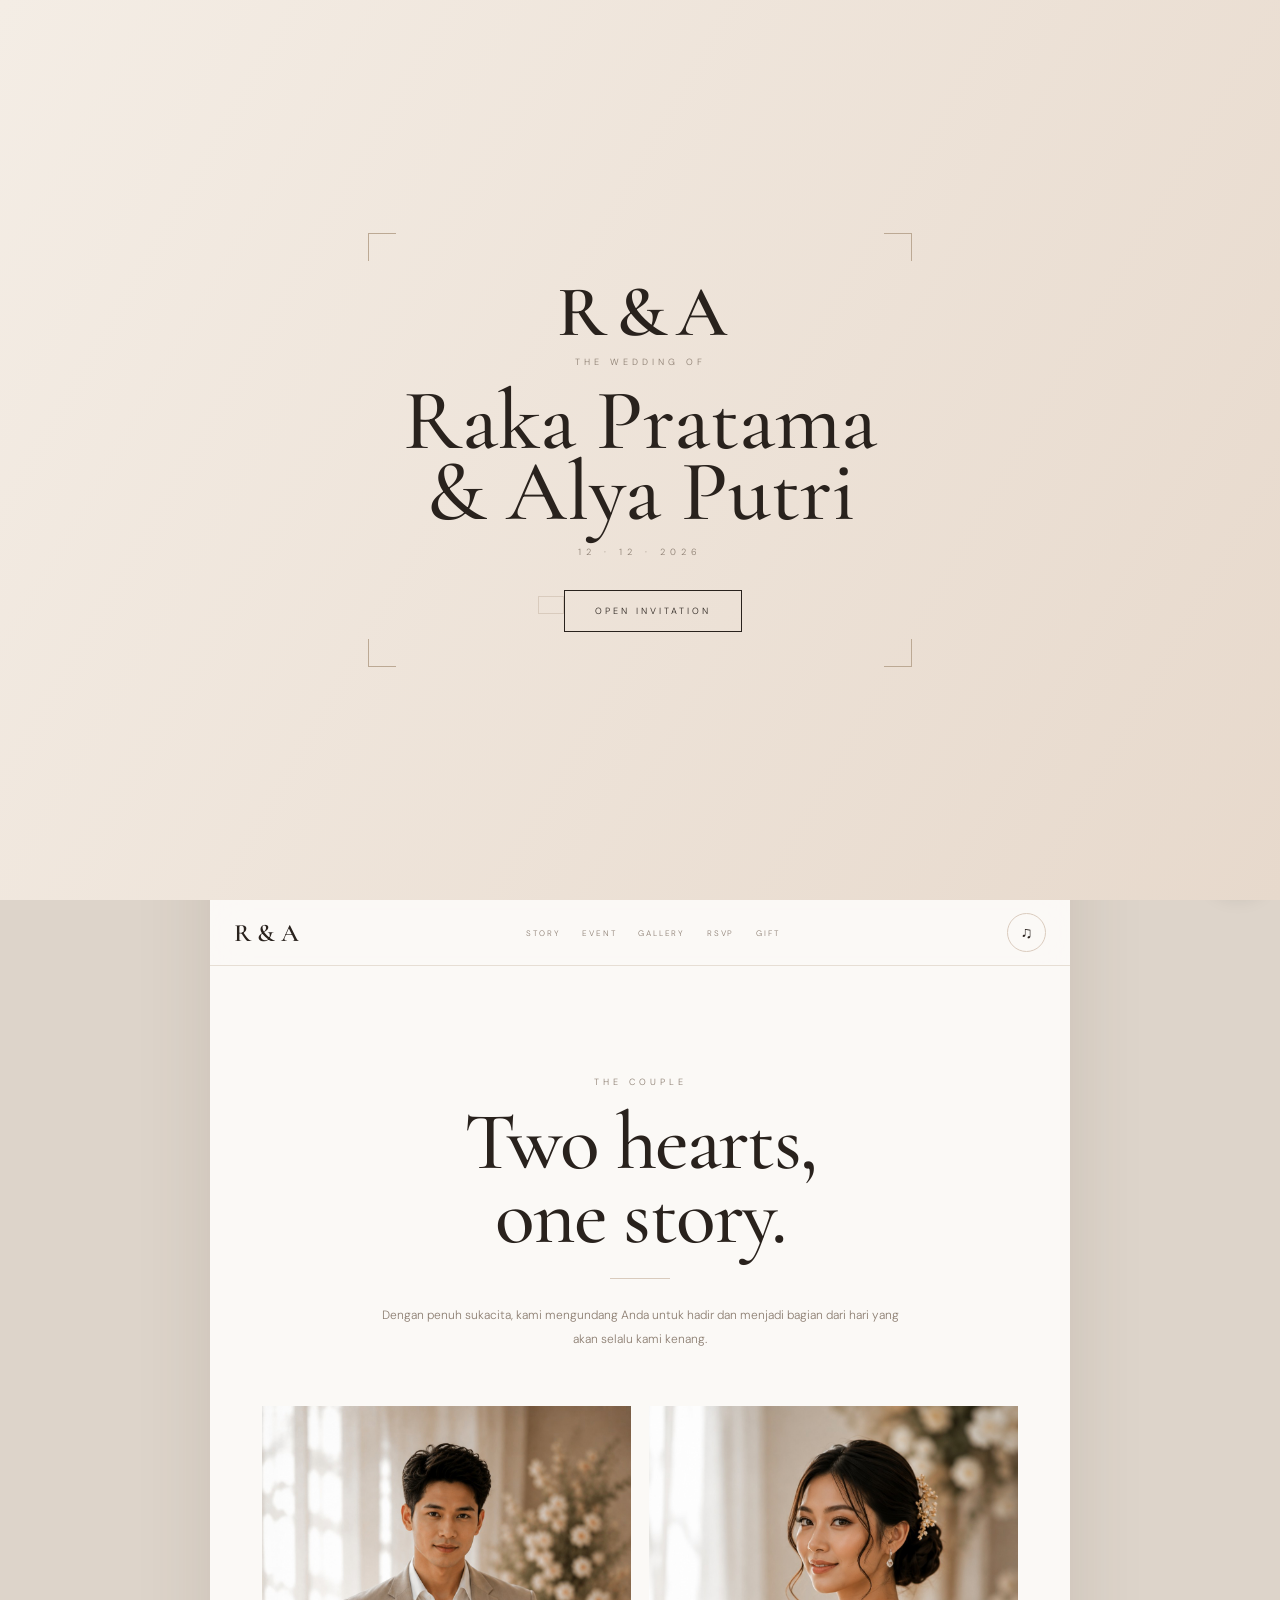
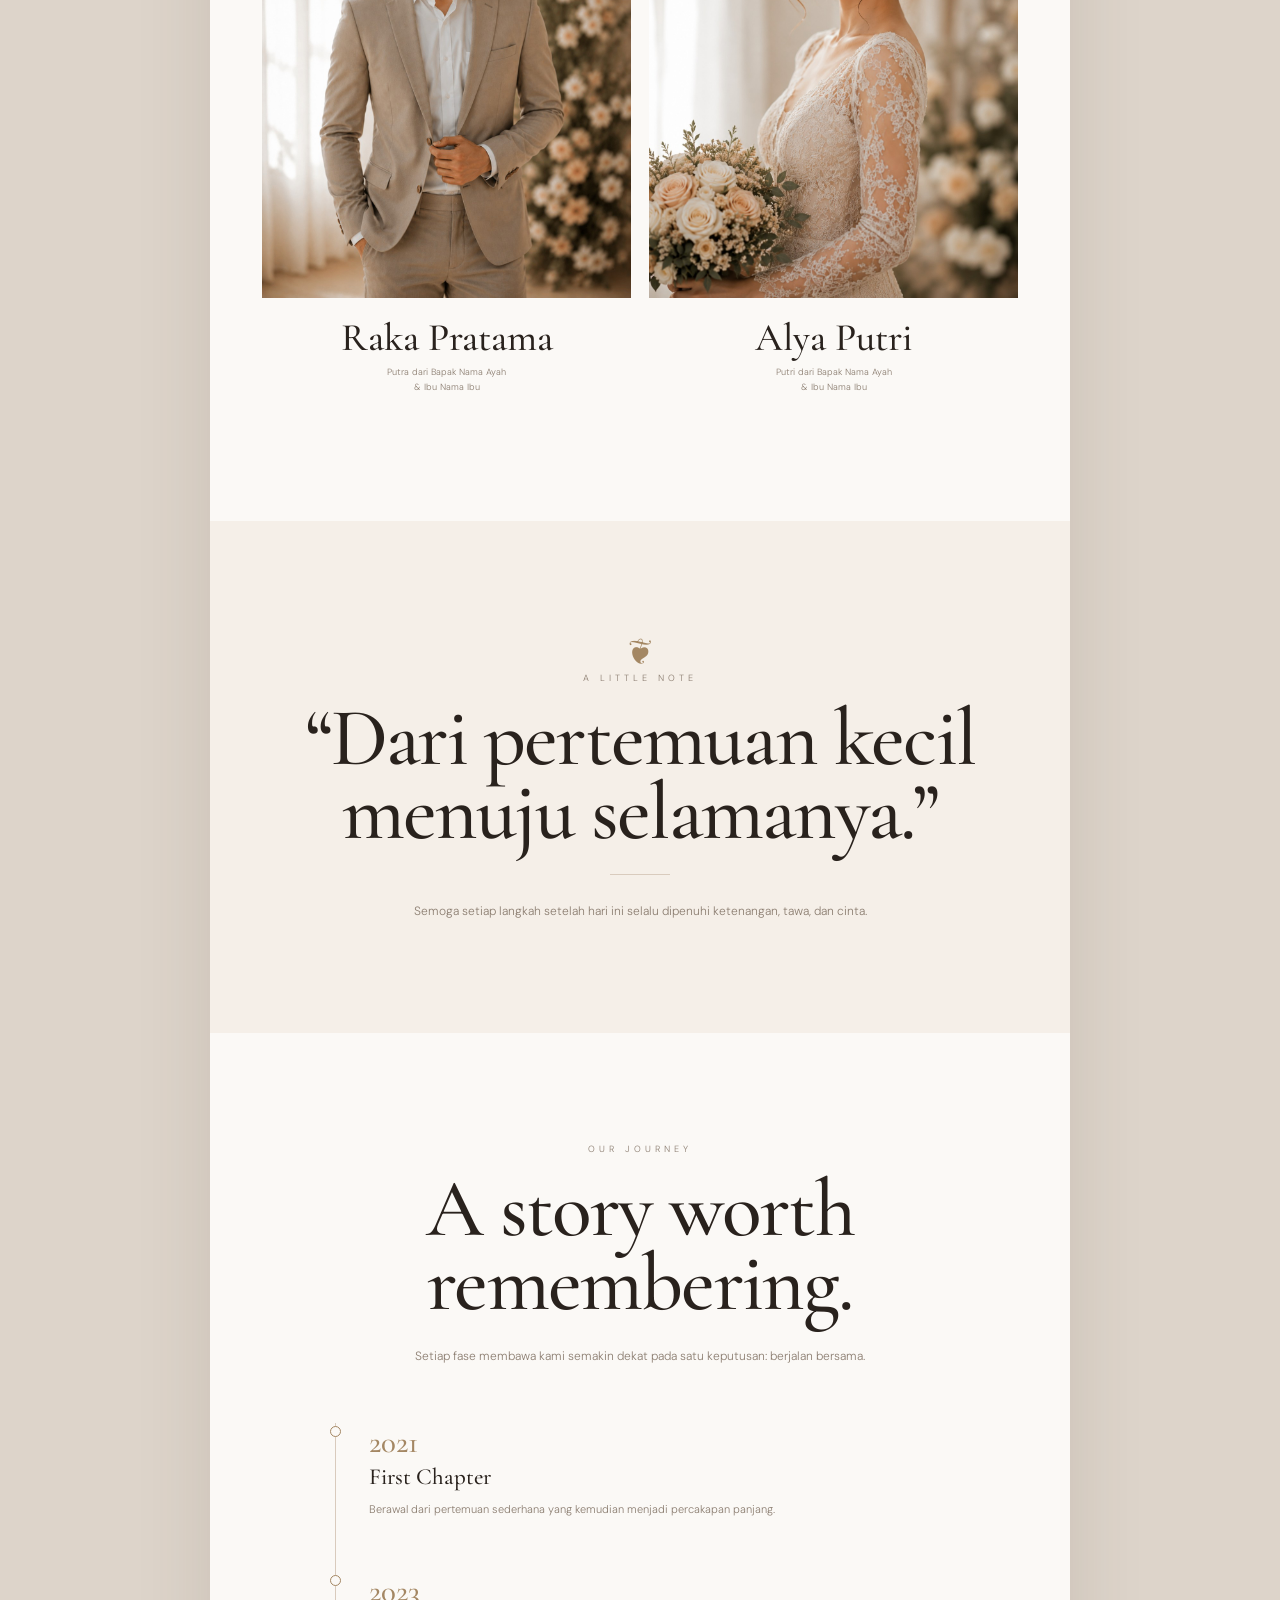
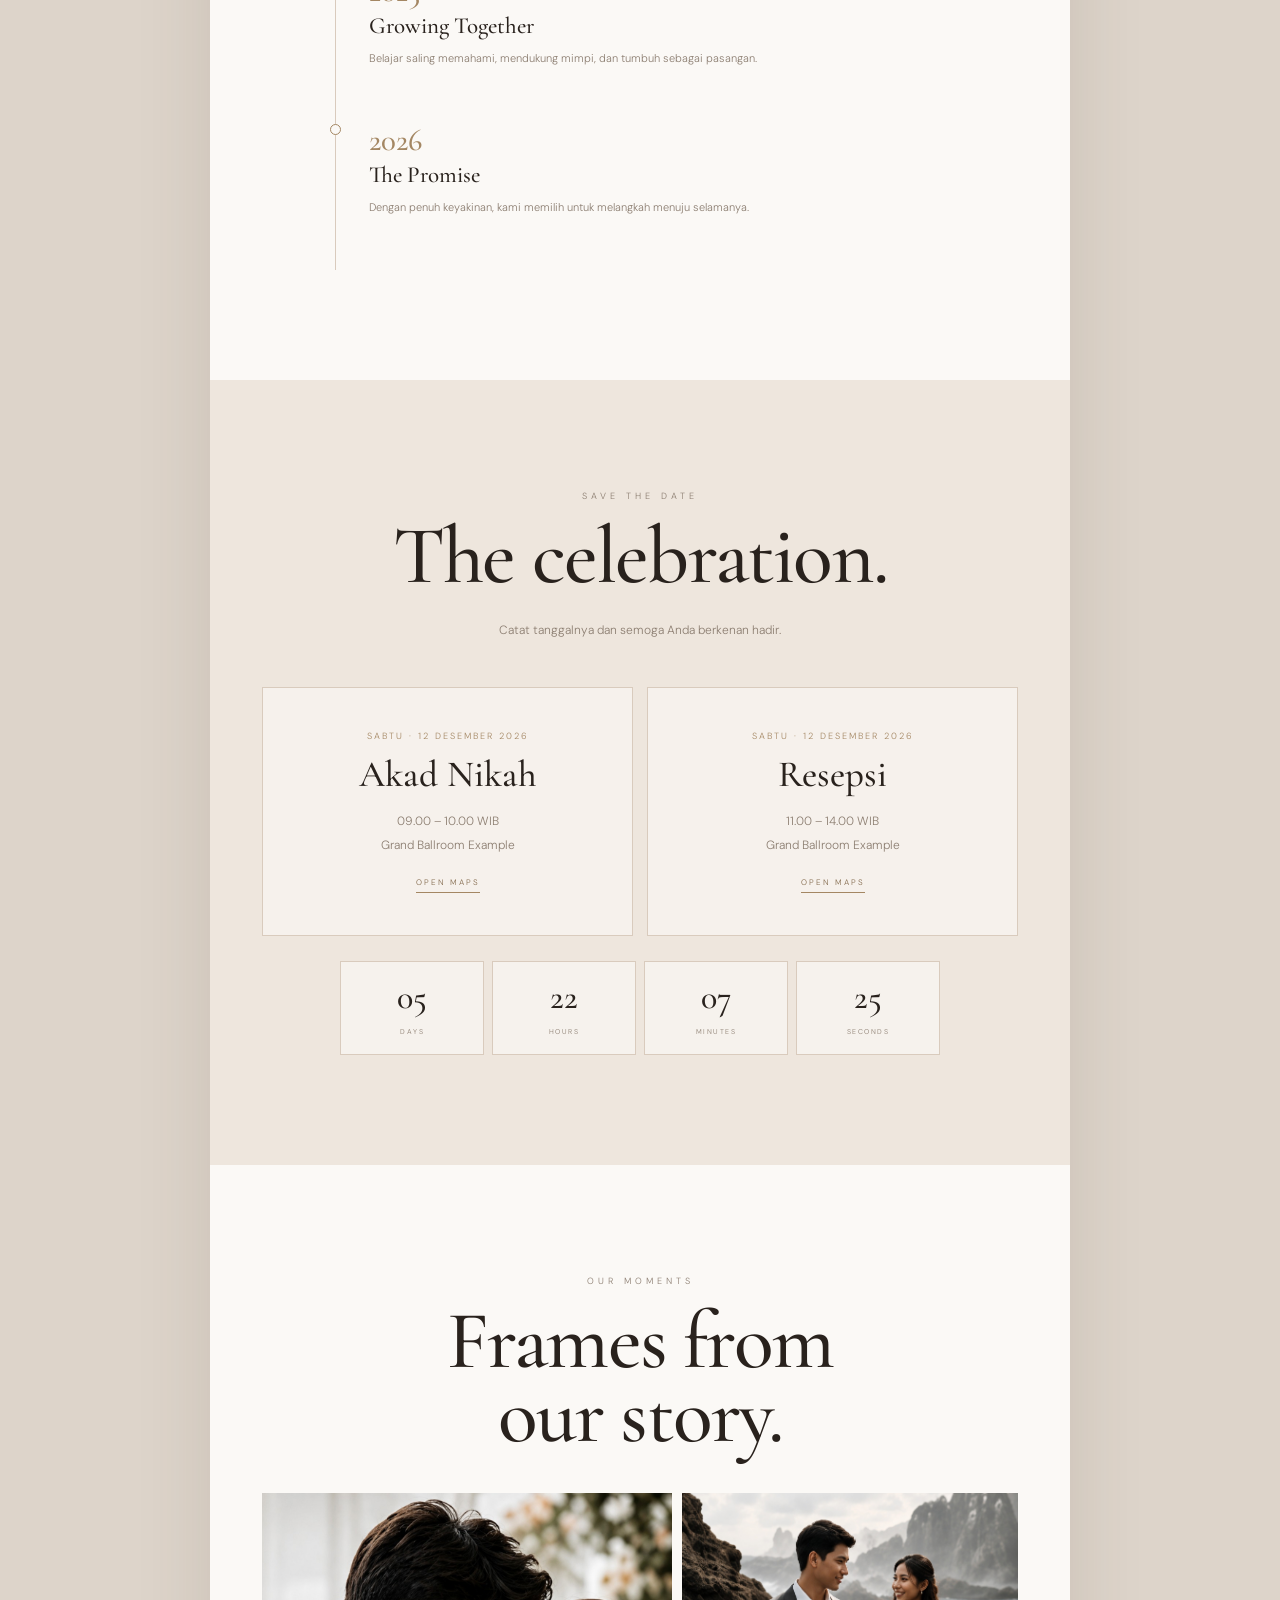
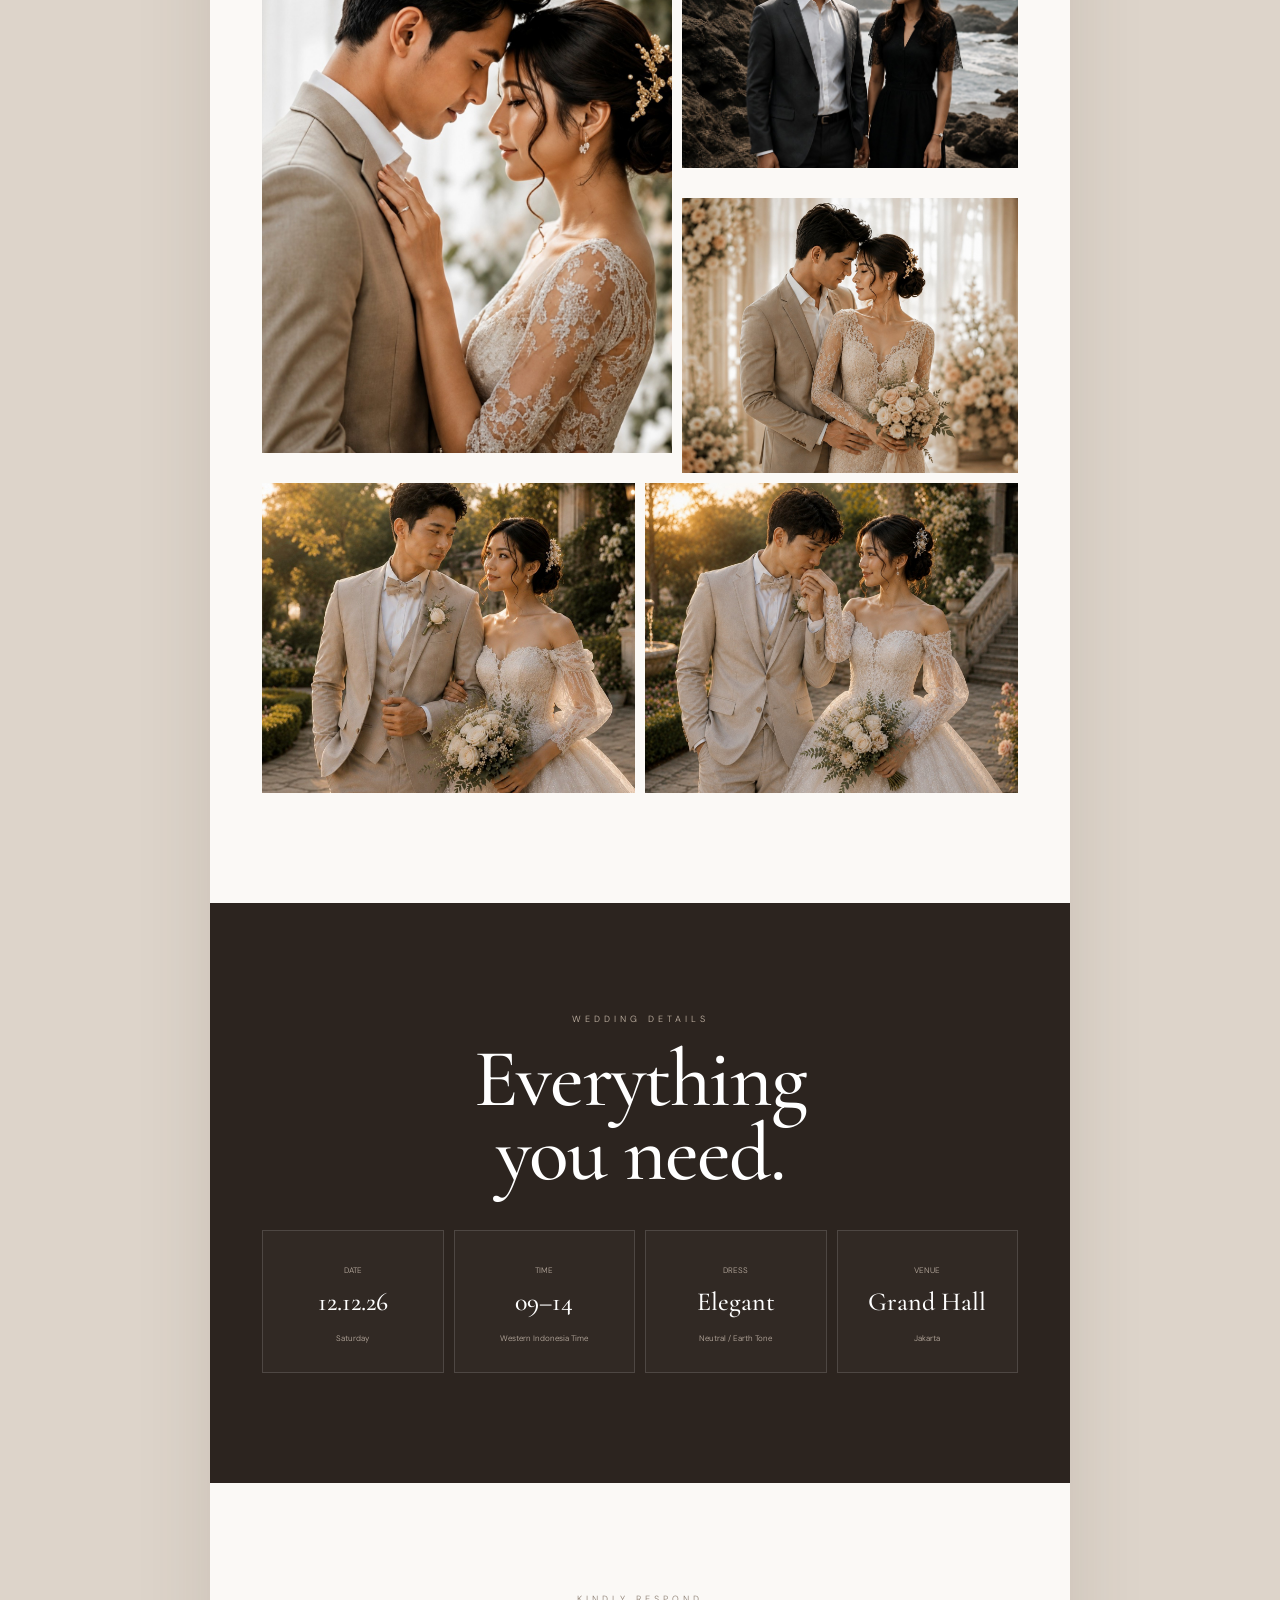
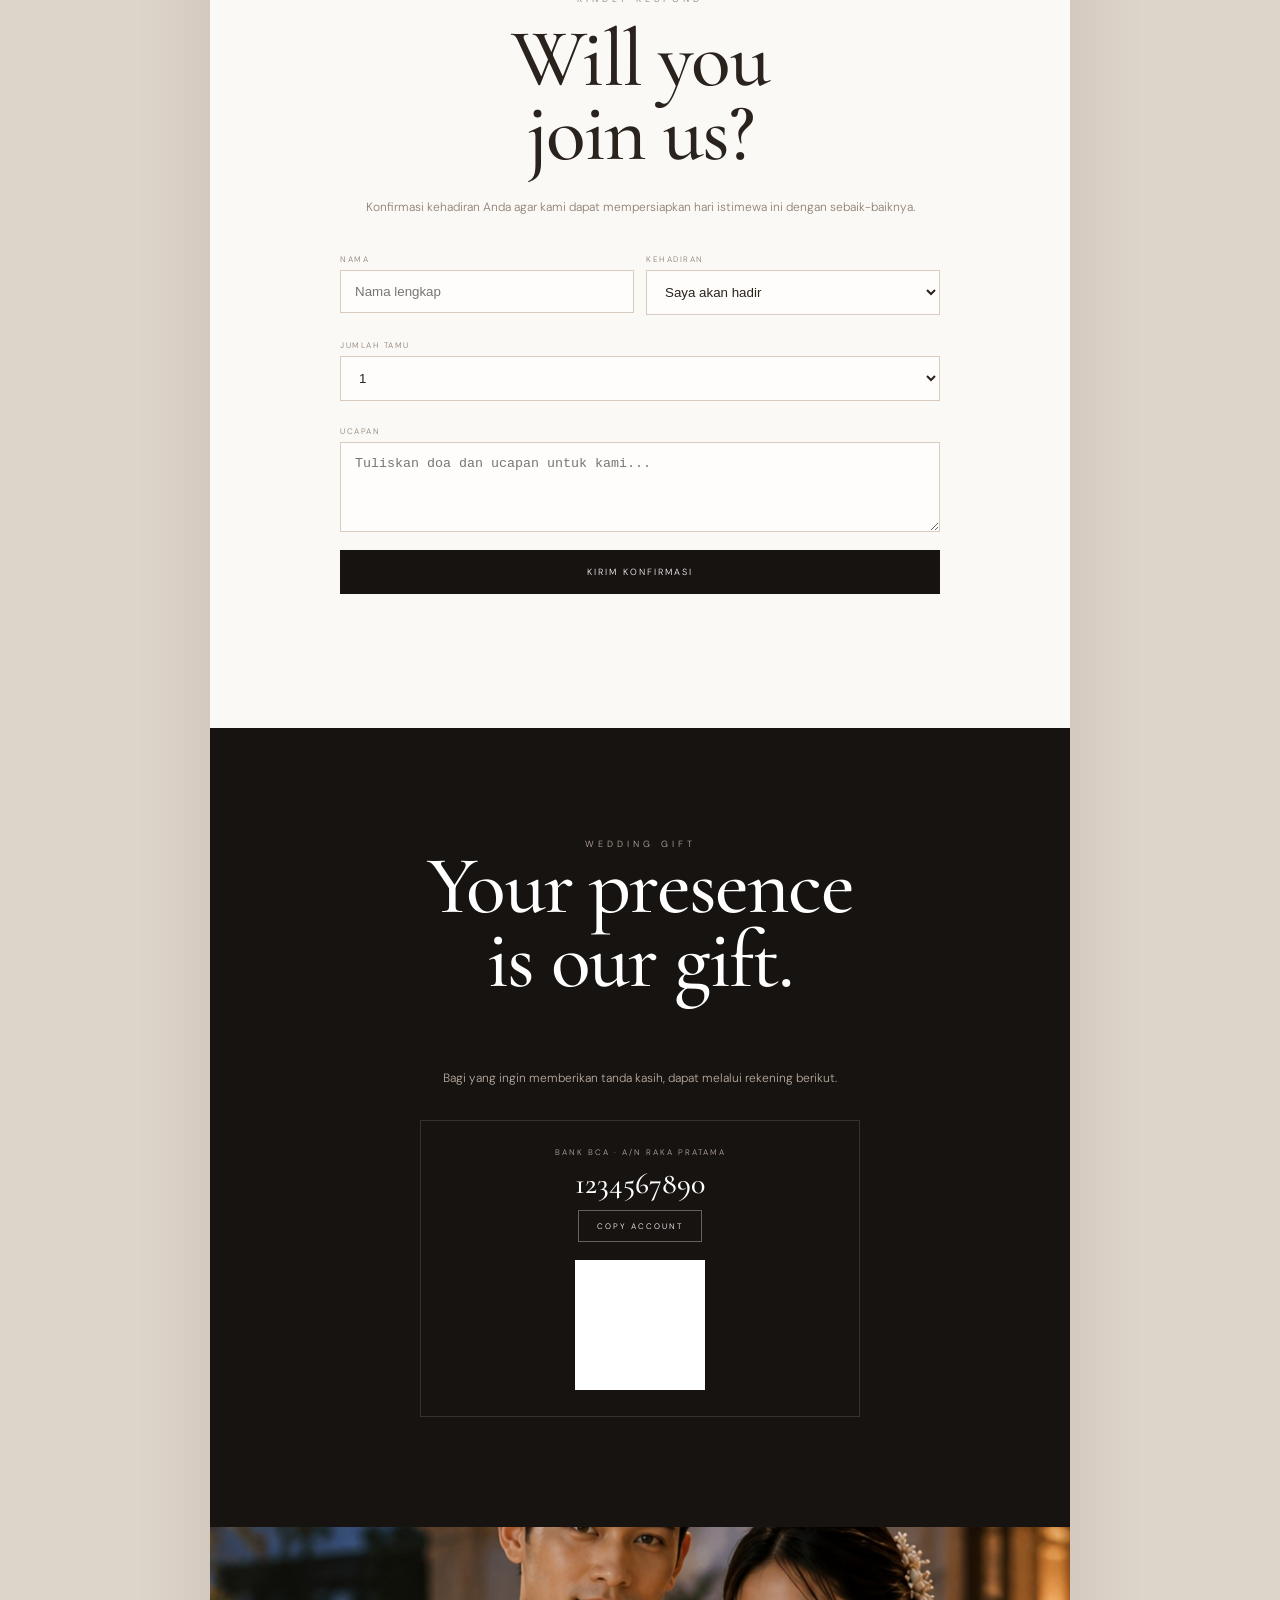
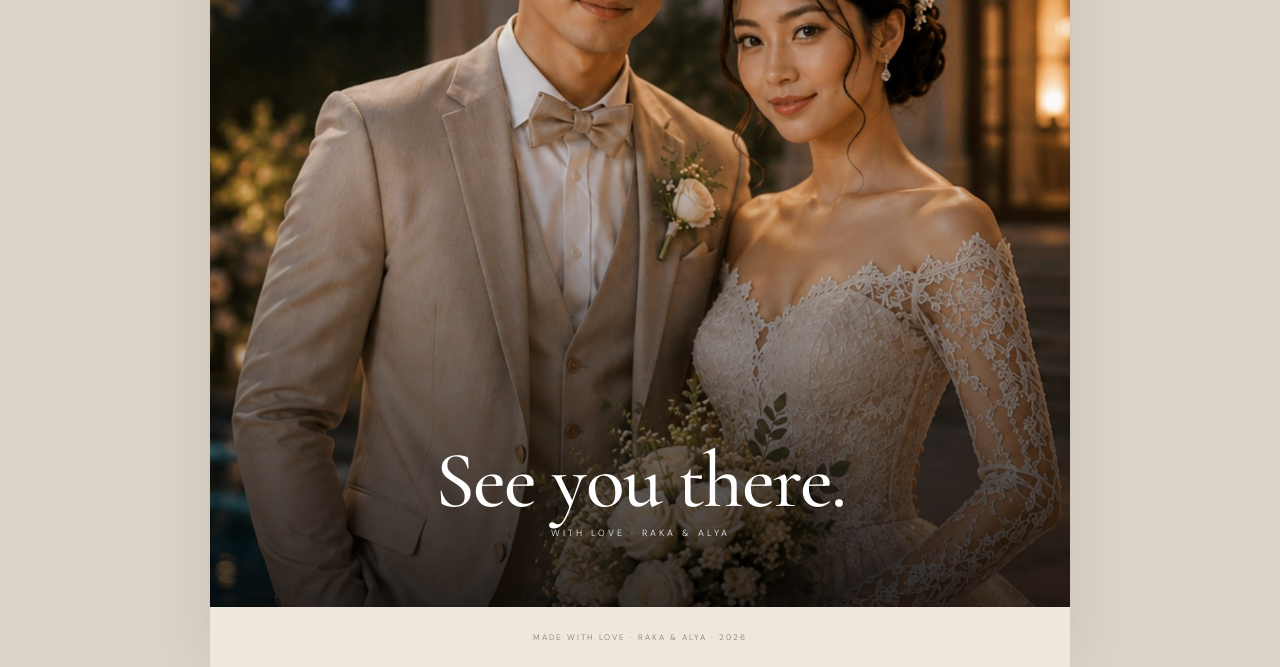
==== commit bc59ce33: "Add files via upload" ====
--- a/index.html
+++ b/index.html
@@ -17,7 +17,7 @@
 .quote{background:var(--cream);text-align:center}.quote h2{max-width:700px;margin:18px auto}.quote p{max-width:520px;margin:auto}.ornament{font:500 34px var(--serif);color:var(--gold)}
 .story{background:var(--paper)}.timeline{max-width:630px;margin:55px auto 0;position:relative}.timeline:before{content:"";position:absolute;left:10px;top:0;bottom:0;width:1px;background:var(--line)}.t{position:relative;padding:0 0 52px 44px}.dot{position:absolute;left:5px;top:3px;width:11px;height:11px;border-radius:50%;border:1px solid var(--gold);background:var(--paper)}.t .year{font:500 31px var(--serif);color:var(--gold)}.t h3{font:500 23px var(--serif);margin:2px 0 7px}.t p{margin:0;font-size:11px}
 .events{background:#eee6dd;text-align:center}.events-grid{display:grid;grid-template-columns:1fr 1fr;gap:14px;margin-top:45px}.event{background:#ffffff70;border:1px solid var(--line);padding:42px 20px}.event h3{font:500 37px var(--serif);margin:0 0 12px}.event-date{font-size:9px;letter-spacing:2px;color:var(--gold);margin-bottom:10px}.event p{margin:0}.btn-line{display:inline-block;margin-top:20px;border-bottom:1px solid var(--gold);padding-bottom:5px;color:#806749;font-size:8px;letter-spacing:2px;text-transform:uppercase}.countdown{display:grid;grid-template-columns:repeat(4,1fr);gap:8px;max-width:600px;margin:25px auto 0}.cd{padding:15px 4px;border:1px solid var(--line);background:#fff7}.cd strong{font:500 34px var(--serif);display:block}.cd span{font-size:7px;letter-spacing:1.5px;color:var(--muted)}
-.moments{background:var(--paper);text-align:center}.gallery{display:grid;grid-template-columns:1.1fr .9fr;gap:10px;margin-top:40px}.gallery img{width:100%;height:100%;object-fit:cover;display:block;cursor:zoom-in}.g1{height:560px}.g2,.g3{height:275px}.wide{display:grid;grid-template-columns:1fr 1fr;gap:10px;margin-top:10px}.wide img{height:310px}.lightbox{position:fixed;inset:0;background:#0d0b0aeF;z-index:900;display:none;place-items:center;padding:25px}.lightbox.opened{display:grid}.lightbox img{max-width:min(100%,1100px);max-height:90vh;object-fit:contain}.lightbox button{position:absolute;right:18px;top:18px;width:45px;height:45px;border-radius:50%;border:1px solid #fff7;background:#0005;color:#fff;font-size:22px}
+.moments{background:var(--paper);text-align:center}.gallery{display:grid;grid-template-columns:1.1fr .9fr;gap:10px;margin-top:40px;align-items:start}.gallery>img{width:100%;display:block;cursor:zoom-in;object-fit:cover}.gallery>div{display:grid;grid-template-rows:1fr 1fr;gap:10px;min-width:0}.gallery>div img{width:100%;height:275px;display:block;object-fit:cover;cursor:zoom-in}.gallery .g1{width:100%;height:560px;object-fit:cover}.wide{display:grid;grid-template-columns:1fr 1fr;gap:10px;margin-top:10px;align-items:start}.wide img{width:100%;height:310px;object-fit:cover;display:block;cursor:zoom-in}.lightbox{position:fixed;inset:0;background:#0d0b0aeF;z-index:900;display:none;place-items:center;padding:25px}.lightbox.opened{display:grid}.lightbox img{max-width:min(100%,1100px);max-height:90vh;object-fit:contain}.lightbox button{position:absolute;right:18px;top:18px;width:45px;height:45px;border-radius:50%;border:1px solid #fff7;background:#0005;color:#fff;font-size:22px}
 .details{background:#2c241f;color:#fff;text-align:center}.details .kicker{color:#c6b7a8}.detail-grid{display:grid;grid-template-columns:repeat(4,1fr);gap:10px;margin-top:40px}.detail{border:1px solid #ffffff24;padding:26px 10px;background:#ffffff06}.detail strong{display:block;font:500 26px var(--serif);margin:8px 0}.detail span{font-size:8px;color:#bbaea2;line-height:1.6}
 .rsvp{background:var(--paper);text-align:center}.rsvp-box{max-width:600px;margin:35px auto 0}.form-grid{display:grid;grid-template-columns:1fr 1fr;gap:12px;text-align:left}.field{margin-bottom:13px}.field.full{grid-column:1/-1}.field label{display:block;font-size:8px;letter-spacing:1.5px;text-transform:uppercase;color:var(--muted);margin:0 0 6px}.field input,.field select,.field textarea{width:100%;padding:13px 14px;border:1px solid var(--line);background:#fffdfb;color:var(--ink);outline:none}.field textarea{min-height:90px}.submit{width:100%;border:0;background:var(--dark);color:#fff;padding:16px;text-transform:uppercase;letter-spacing:2px;font-size:9px}.rsvp-status{font-size:9px;color:var(--gold);margin-top:10px;min-height:14px}.guest-badge{display:inline-block;border:1px solid var(--line);padding:8px 12px;margin-top:15px;font-size:9px;color:var(--muted)}
 .gift{background:#171311;color:#fff;text-align:center}.gift .kicker{color:#bbaea3}.gift h2{color:#fff}.gift p{color:#bbaea3;max-width:500px;margin:auto}.bank{max-width:440px;margin:30px auto 0;border:1px solid #fff2;padding:26px}.bank small{font-size:8px;letter-spacing:2px;color:#bbaea3;display:block}.bank strong{font:500 30px var(--serif);display:block;margin:8px 0}.copy{border:1px solid #fff5;background:transparent;color:#fff;padding:10px 18px;font-size:8px;letter-spacing:2px;text-transform:uppercase}.qr{width:130px;height:130px;background:#fff;padding:8px;margin:18px auto 0}
